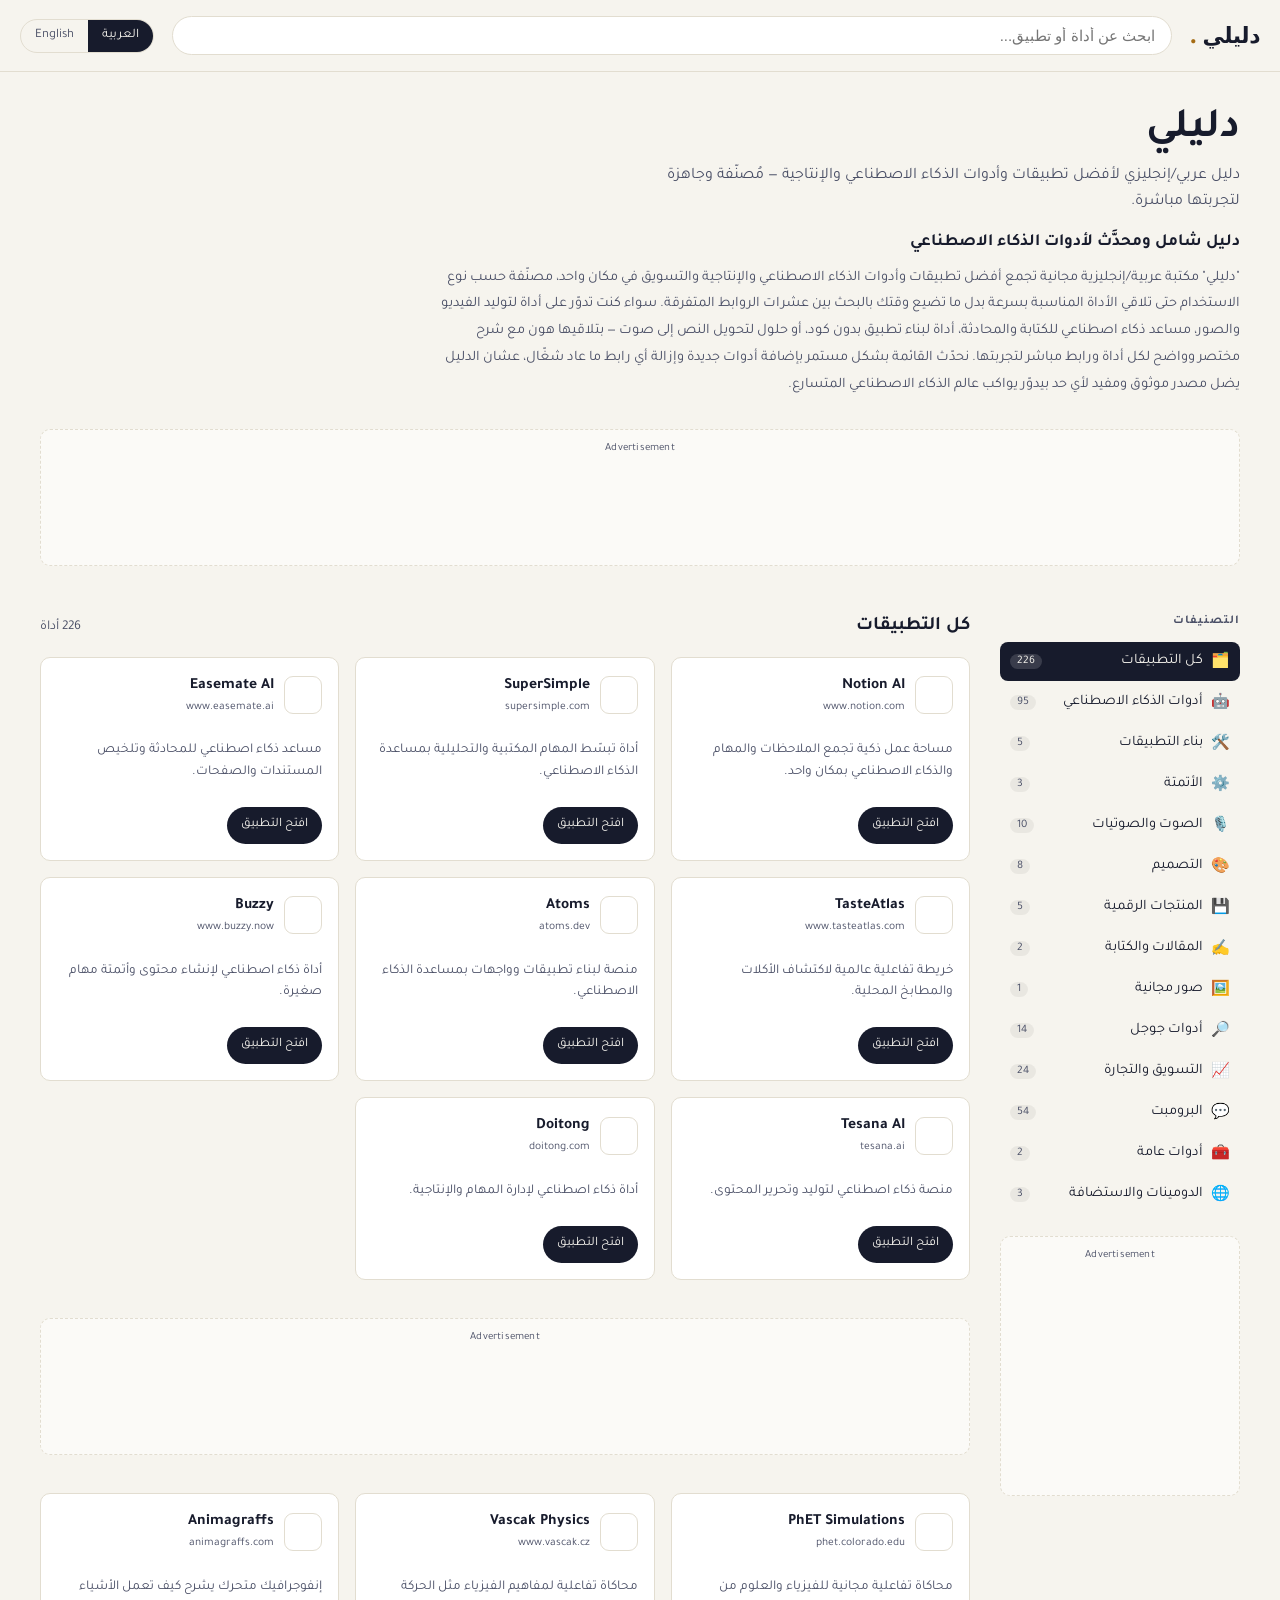
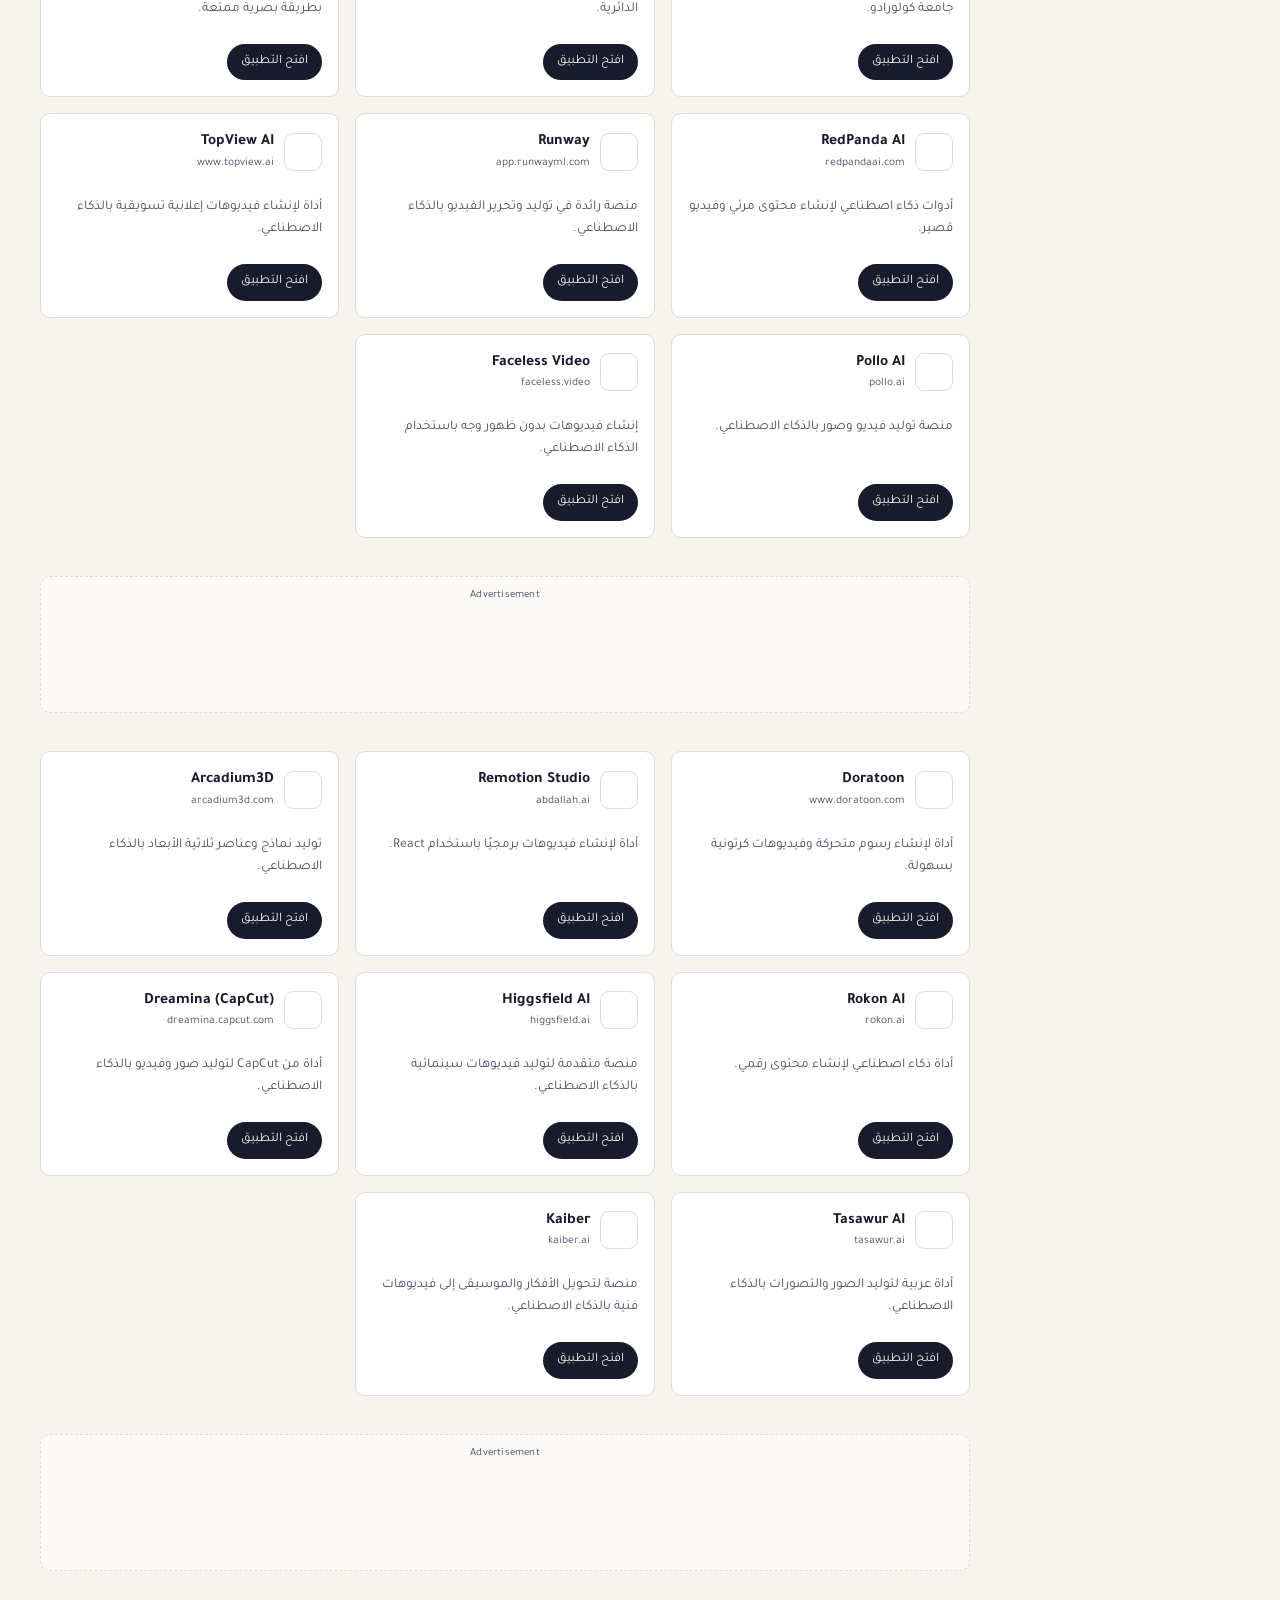
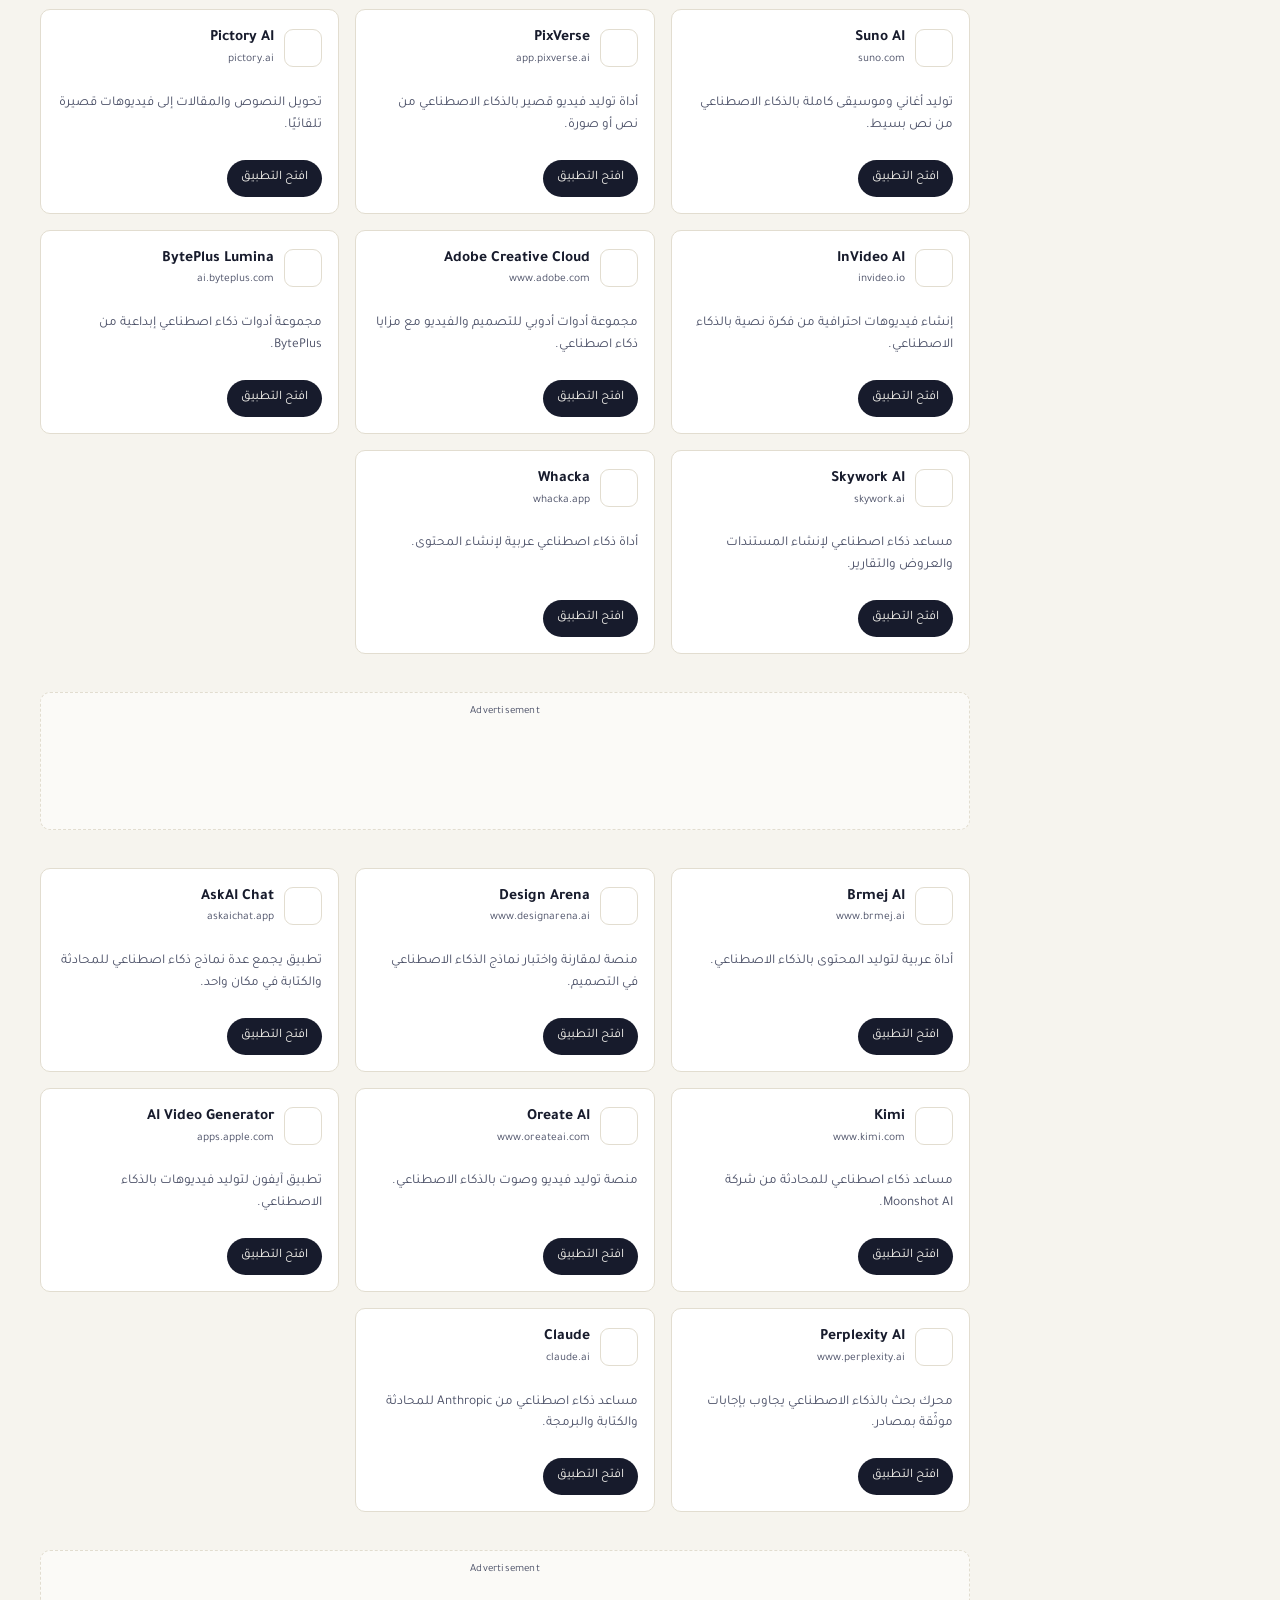
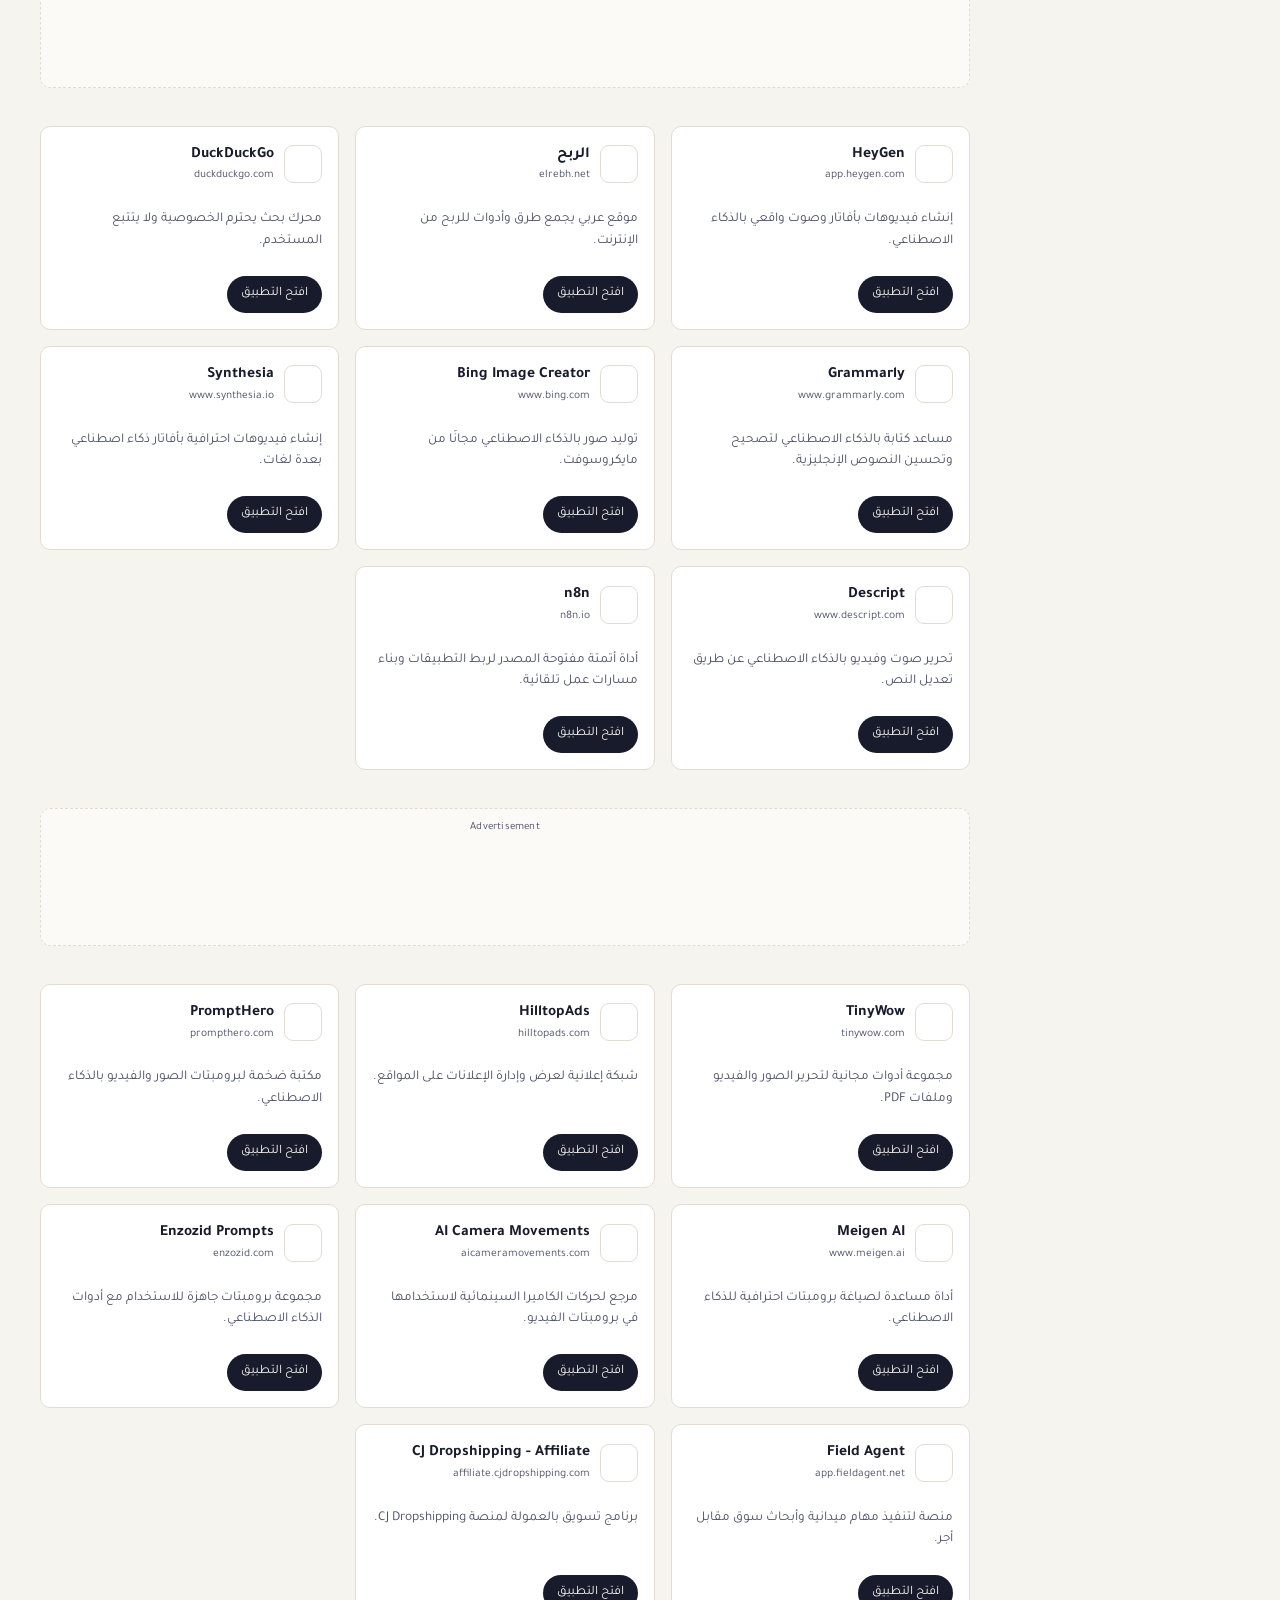
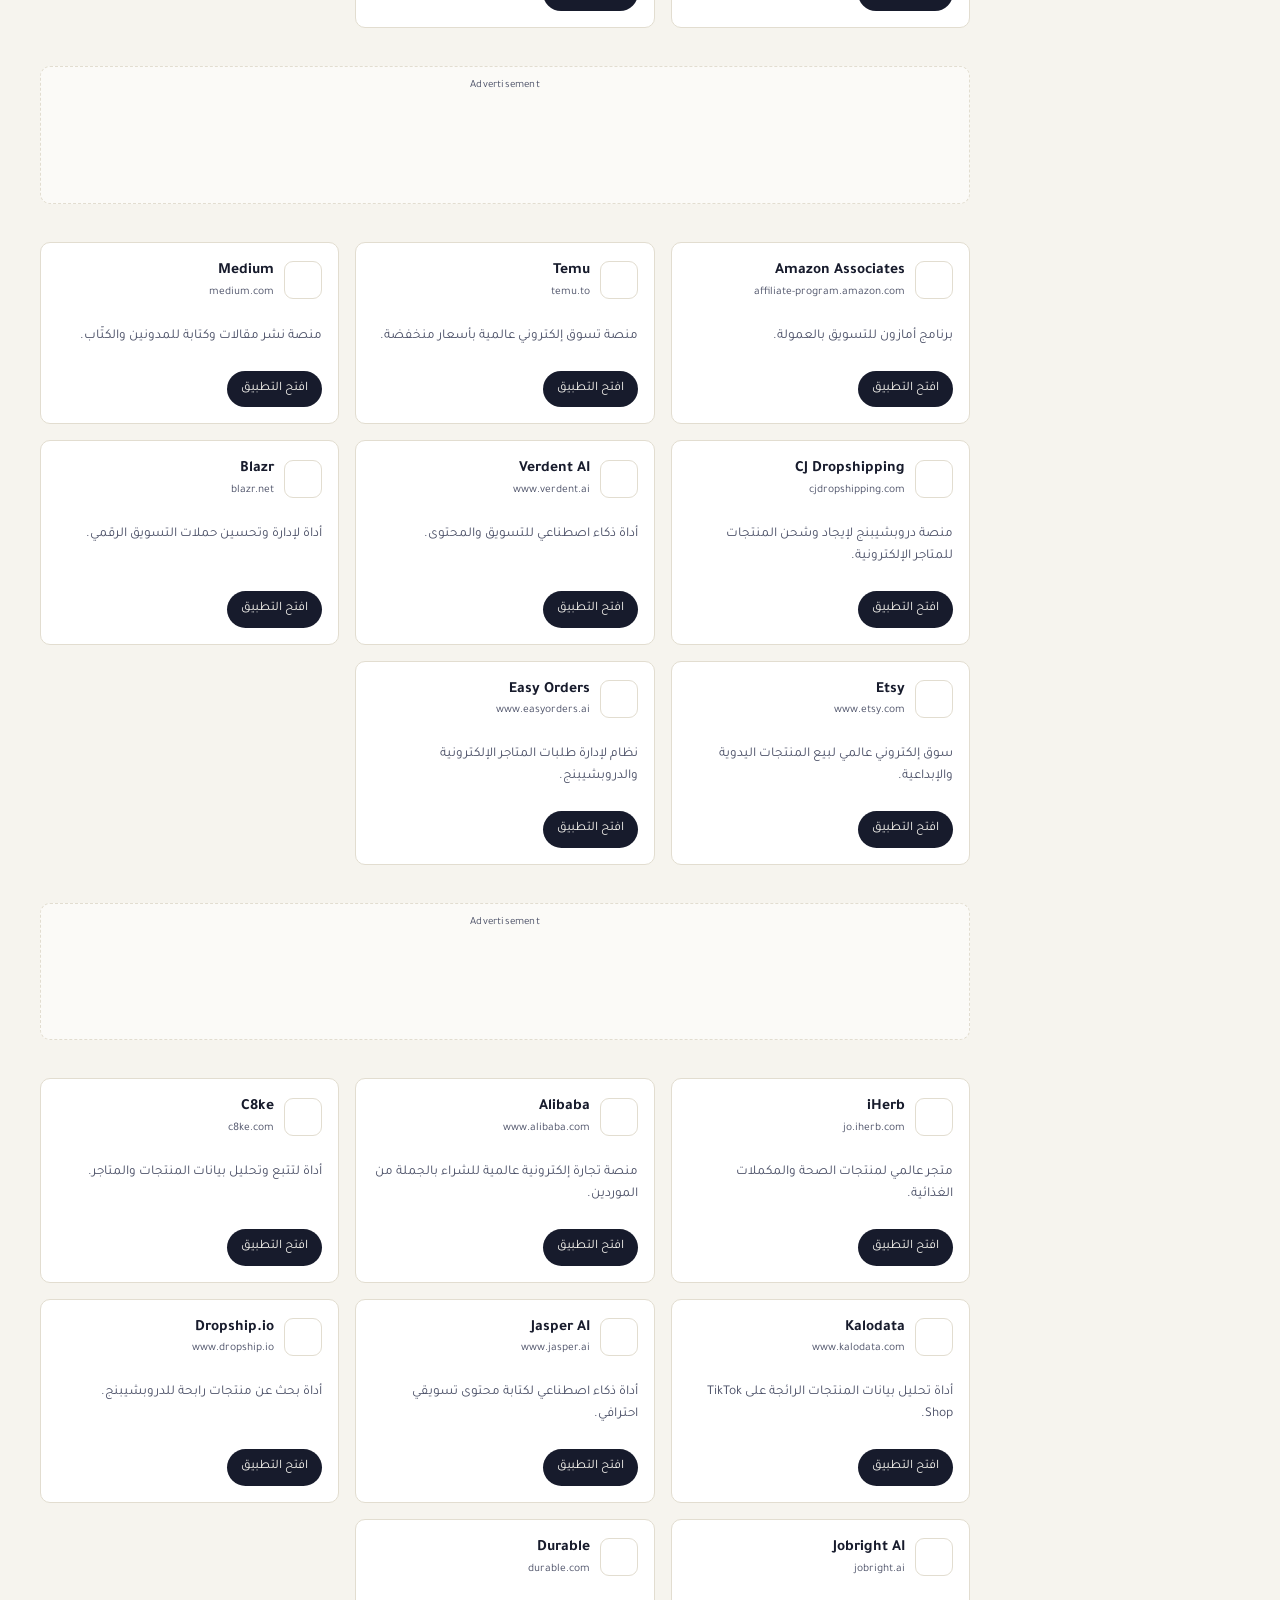
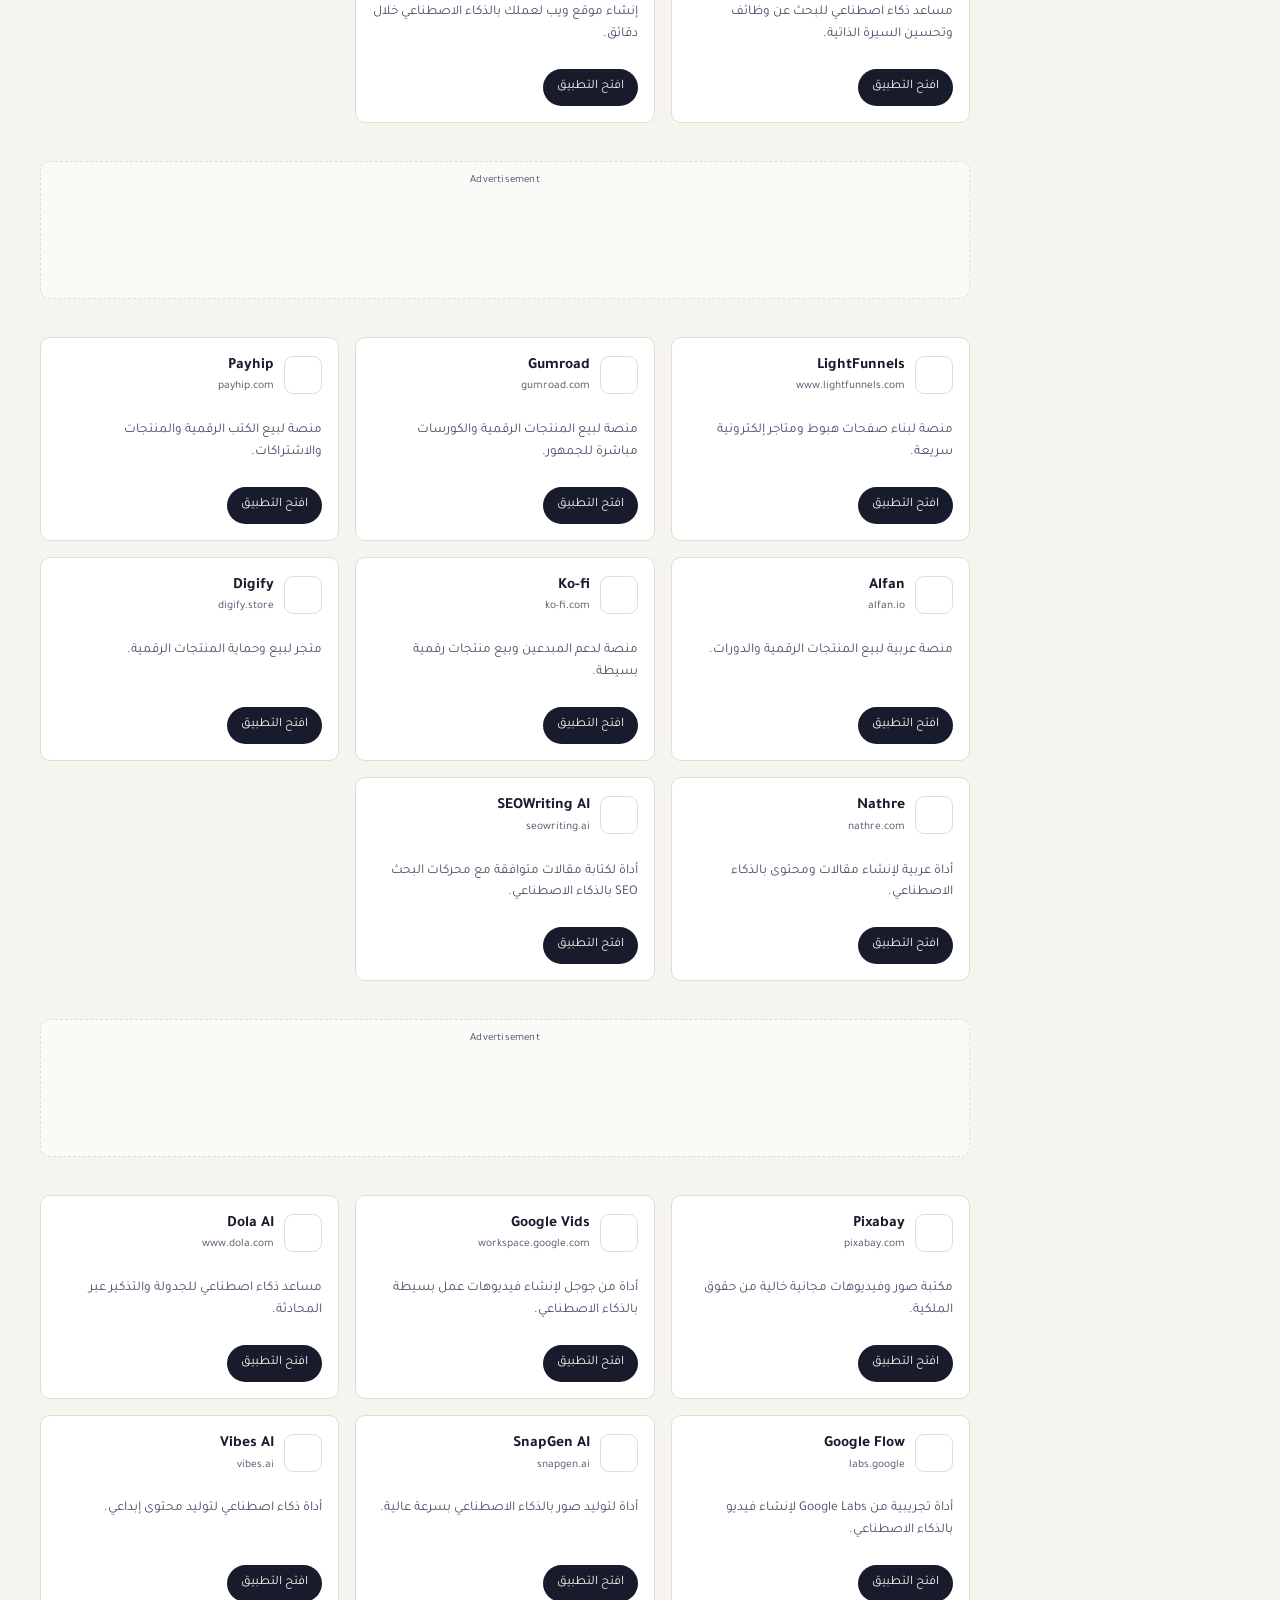
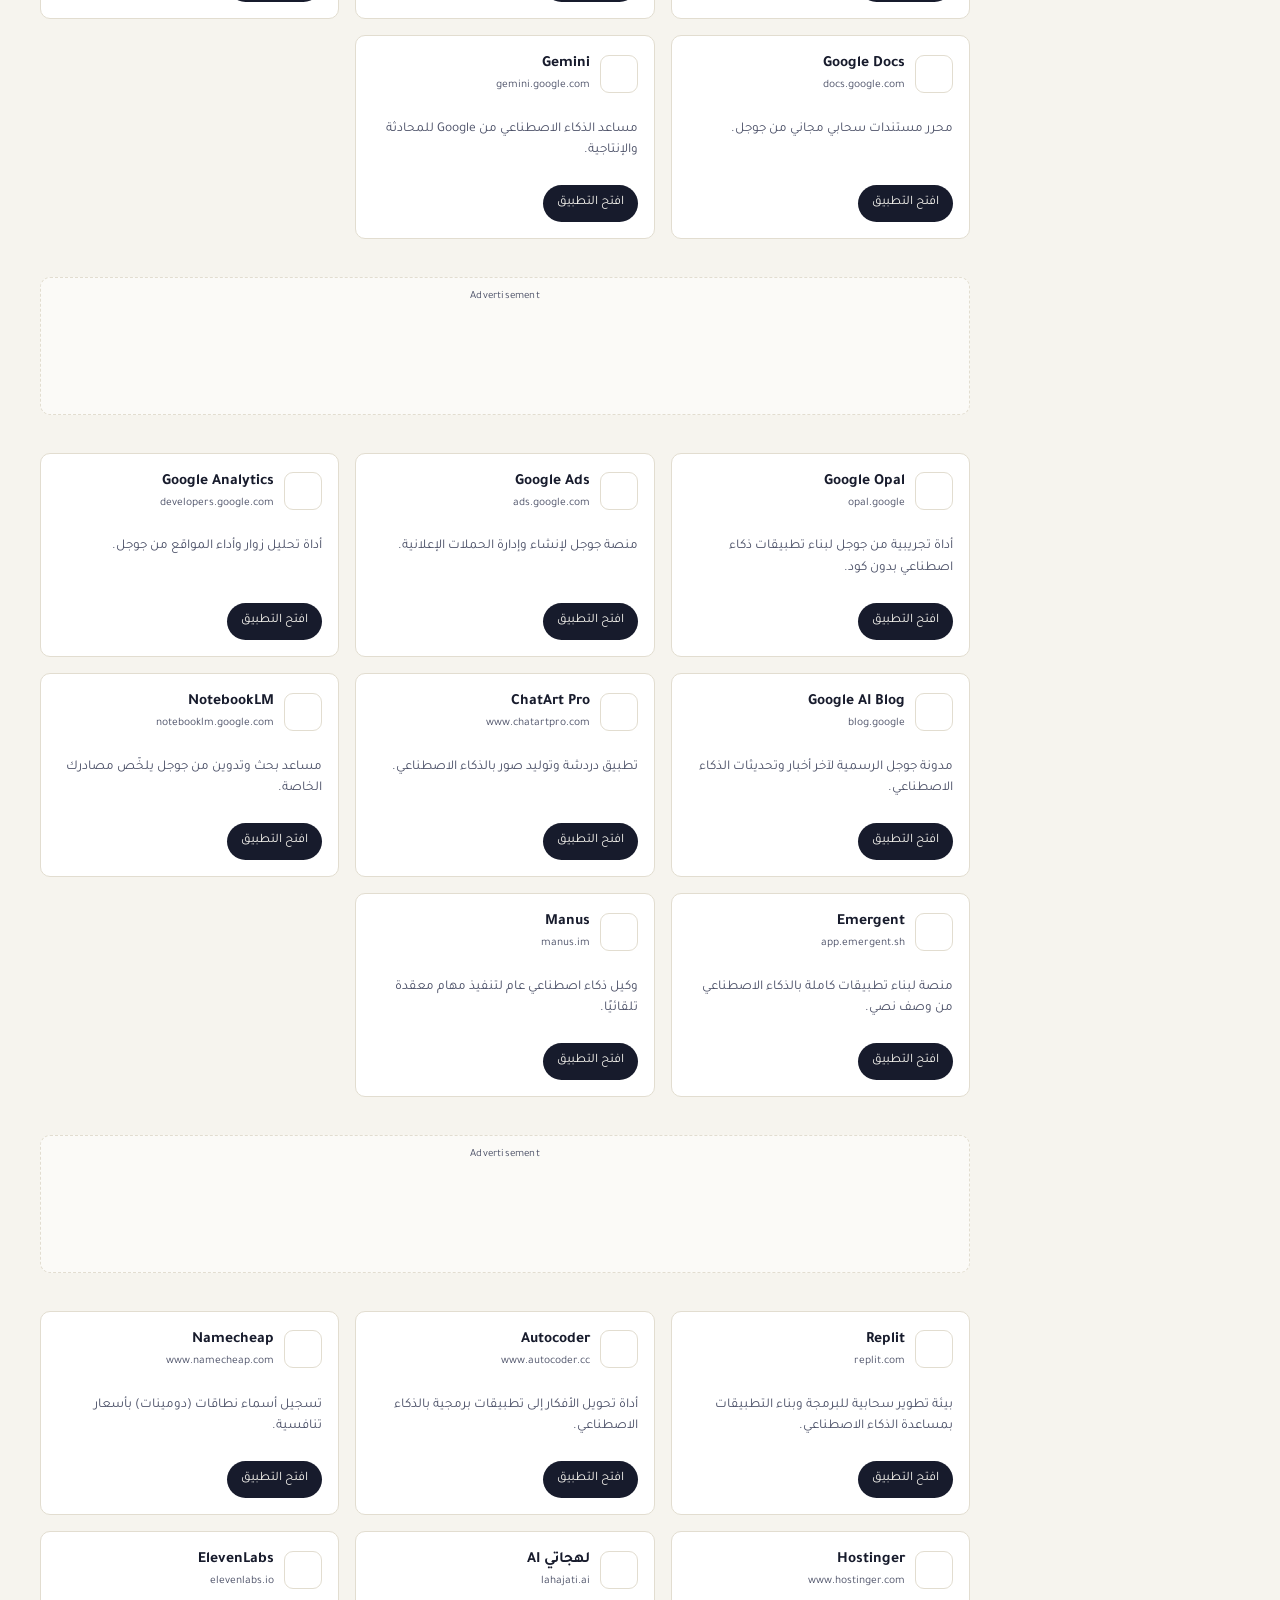
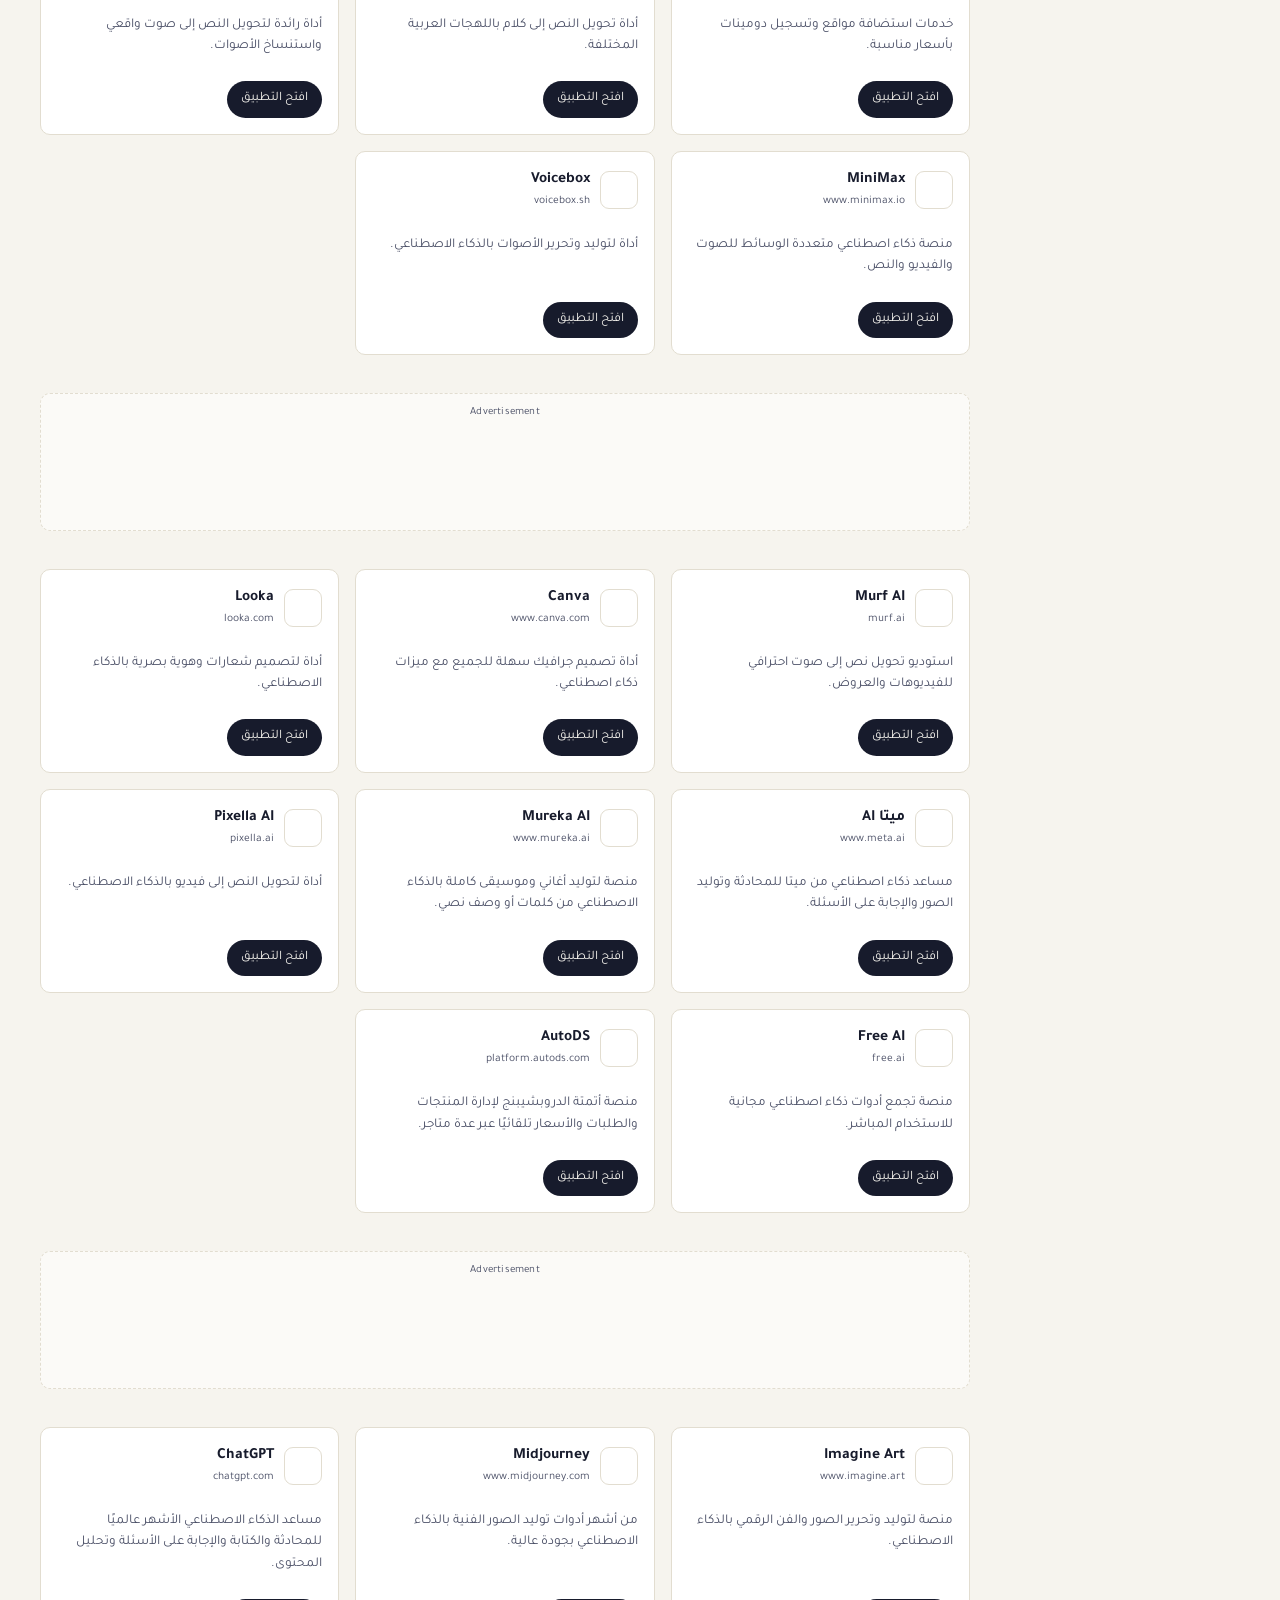
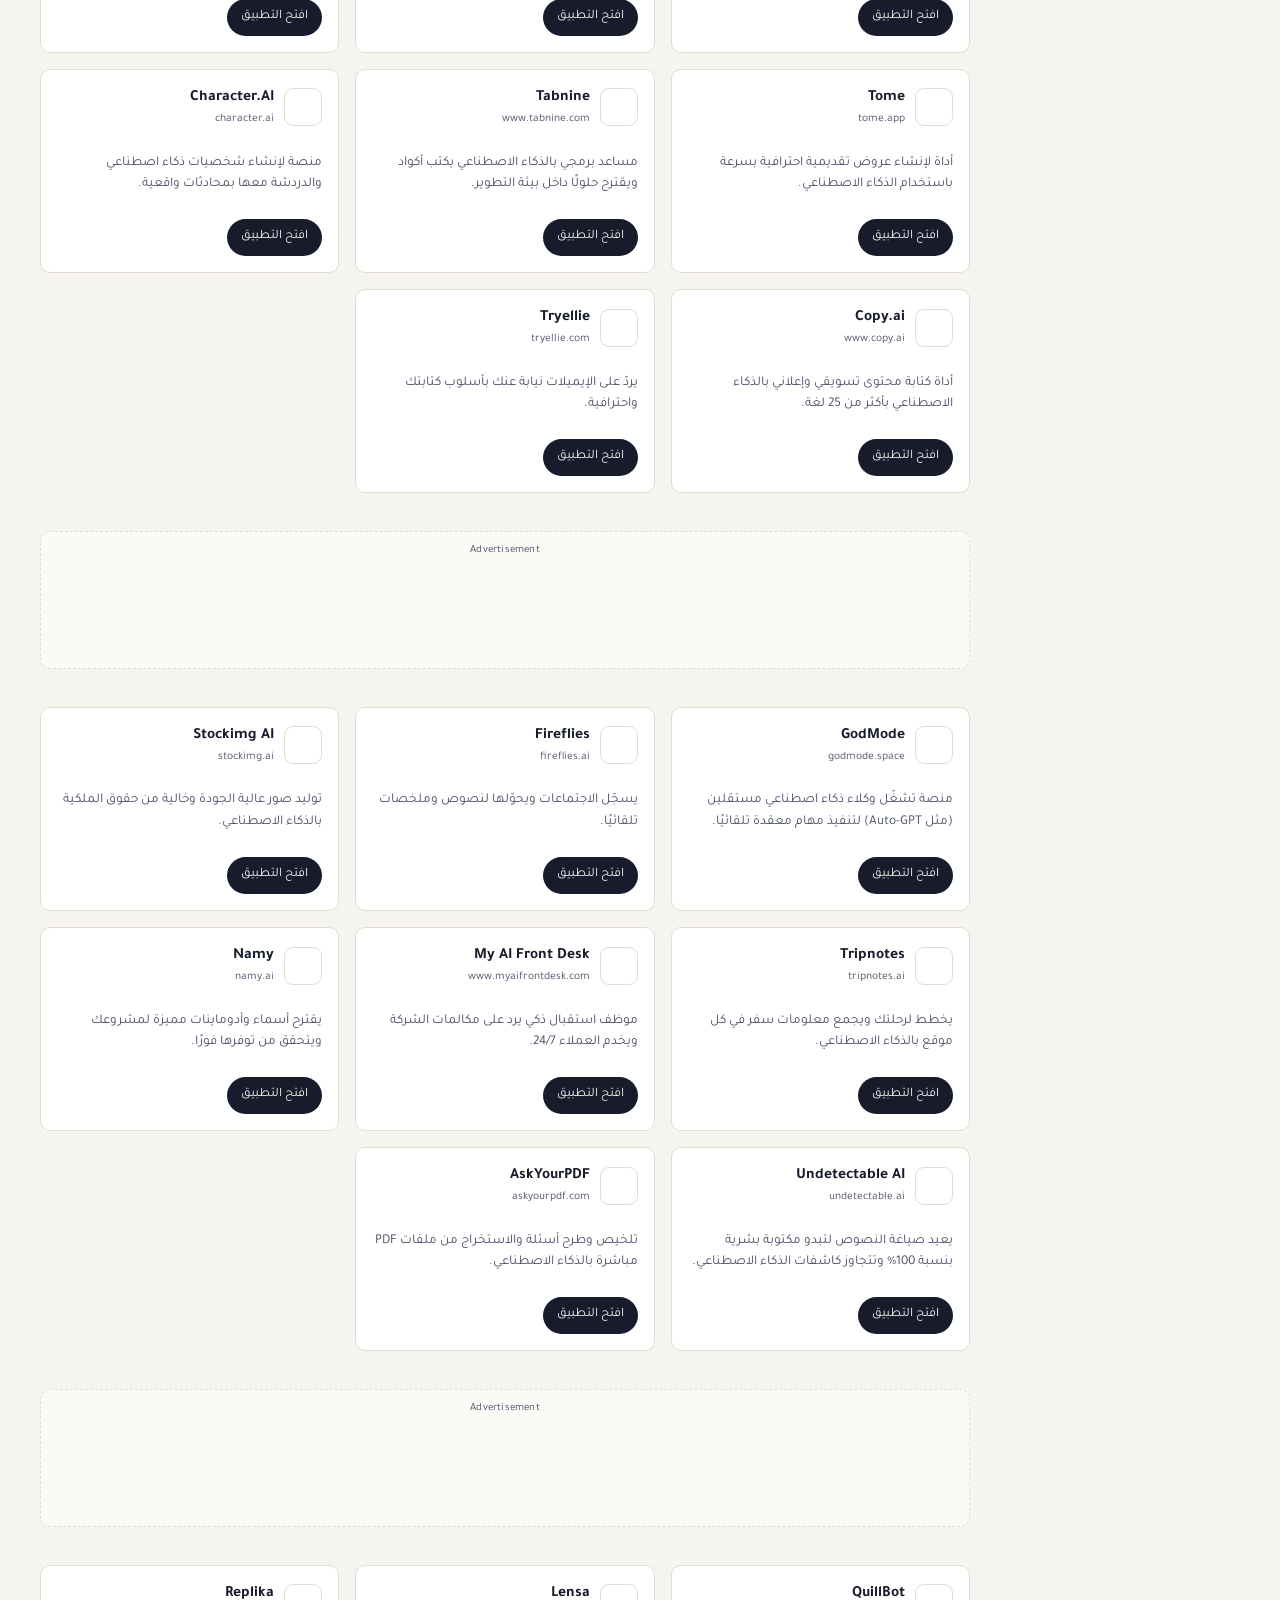
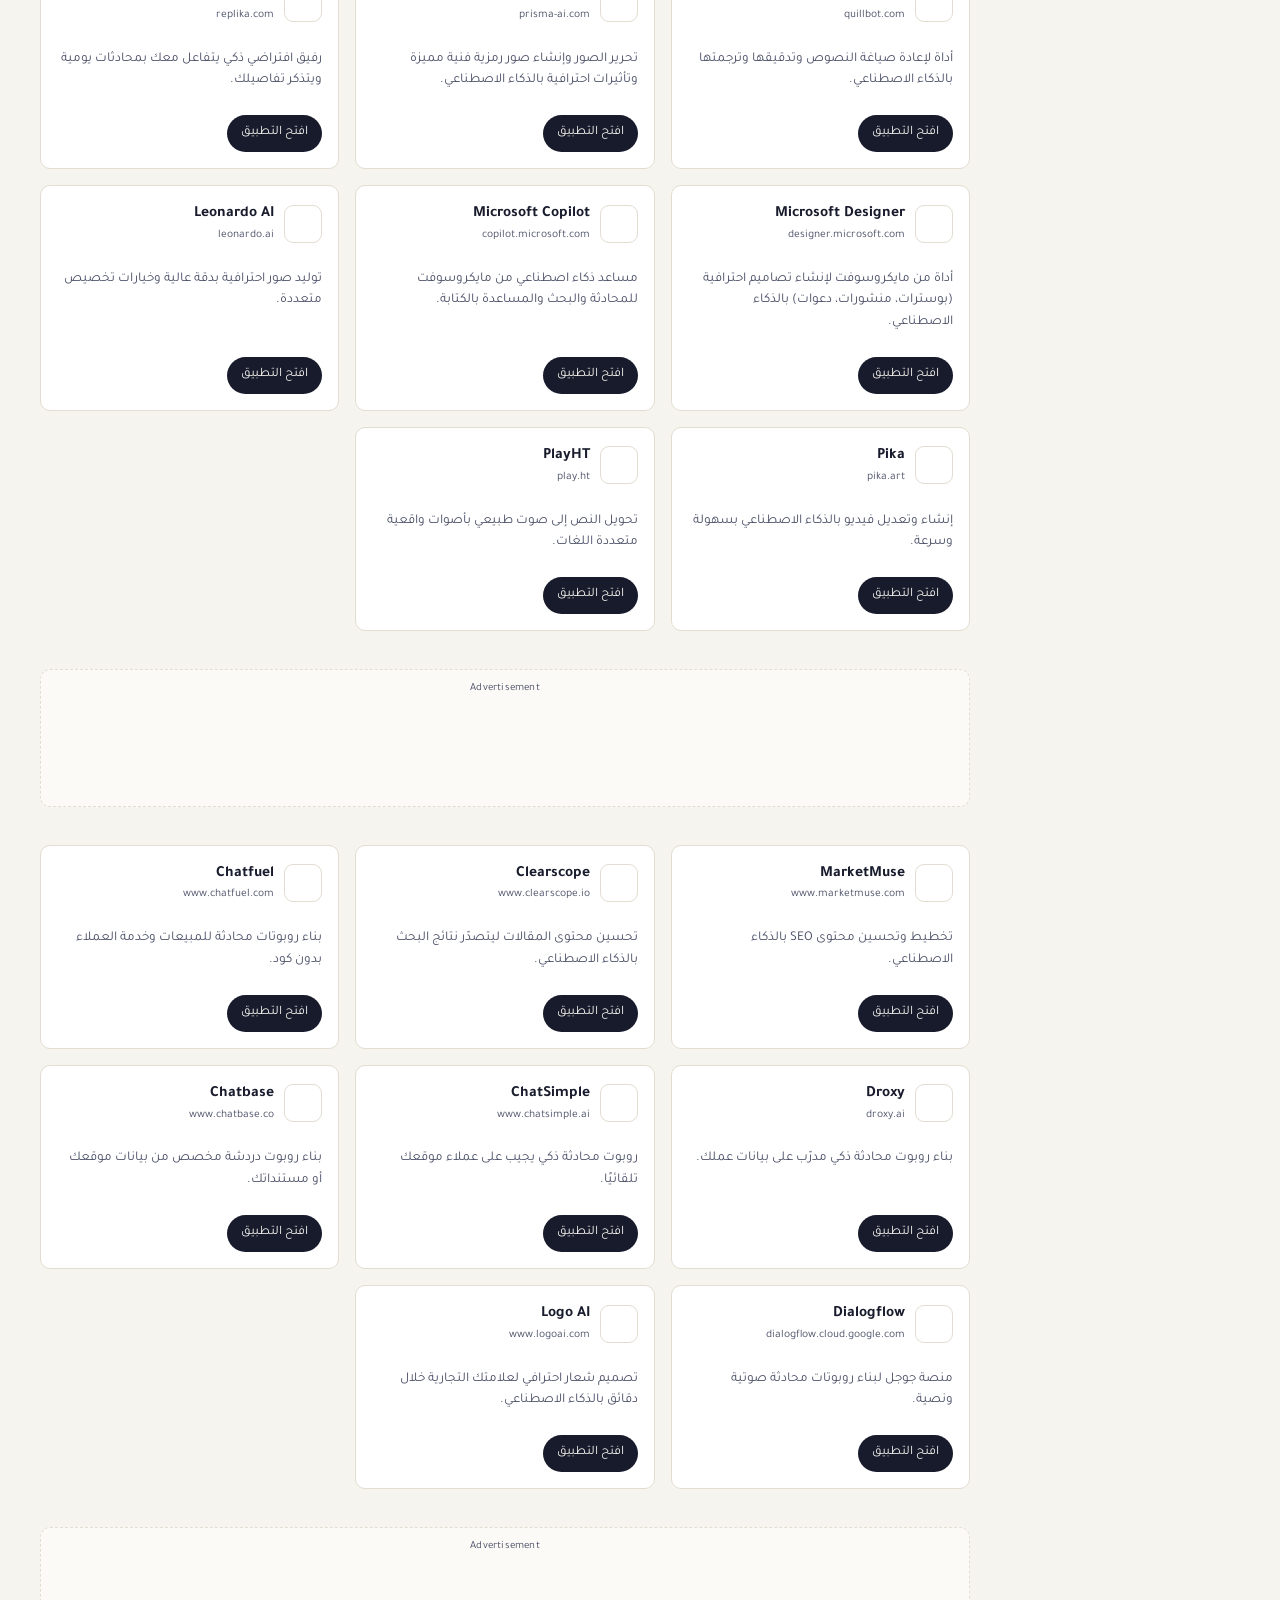
==== index.html @ 0a61a844 "Add ComfyUI, Anijam, Fish Audio, Vheer, Animos, Arena: index.html" ====
<!DOCTYPE html>
<html lang="ar" dir="rtl">
<head>
<meta charset="UTF-8">
<meta name="viewport" content="width=device-width, initial-scale=1.0">
<title>دليلي — دليل التطبيقات</title>
<meta name="description" content="دليل عربي/إنجليزي مجاني لأفضل تطبيقات وأدوات الذكاء الاصطناعي والإنتاجية، مصنّفة حسب الاستخدام مع شرح مختصر لكل أداة ورابط مباشر لتجربتها.">
<meta name="keywords" content="أدوات ذكاء اصطناعي, تطبيقات ذكاء اصطناعي, AI tools, دليل تطبيقات, ذكاء اصطناعي عربي">
<link rel="canonical" href="https://khaledabumurtada.github.io/Repository/">

<!-- ============ Favicons ============ -->
<link rel="icon" type="image/png" sizes="32x32" href="favicon-32.png">
<link rel="icon" type="image/png" sizes="16x16" href="favicon-16.png">
<link rel="apple-touch-icon" sizes="180x180" href="apple-touch-icon.png">
<link rel="icon" type="image/png" sizes="192x192" href="icon-192.png">
<link rel="shortcut icon" href="favicon.ico">

<!-- ============ PWA / "Add to Home Screen" support ============ -->
<link rel="manifest" href="manifest.json">
<meta name="theme-color" content="#171b2c">
<meta name="mobile-web-app-capable" content="yes">
<meta name="apple-mobile-web-app-capable" content="yes">
<meta name="apple-mobile-web-app-status-bar-style" content="black-translucent">
<meta name="apple-mobile-web-app-title" content="دليلي">

<!-- ============ Open Graph / Social sharing ============ -->
<meta property="og:type" content="website">
<meta property="og:site_name" content="دليلي">
<meta property="og:title" content="دليلي — دليل تطبيقات الذكاء الاصطناعي">
<meta property="og:description" content="دليل عربي/إنجليزي مجاني لأفضل تطبيقات وأدوات الذكاء الاصطناعي والإنتاجية، مصنّفة وجاهزة لتجربتها مباشرة.">
<meta property="og:image" content="https://khaledabumurtada.github.io/Repository/og-image.png">
<meta property="og:image:width" content="1200">
<meta property="og:image:height" content="630">
<meta property="og:locale" content="ar_AR">
<meta property="og:url" content="https://khaledabumurtada.github.io/Repository/">
<meta name="twitter:card" content="summary_large_image">
<meta name="twitter:title" content="دليلي — دليل تطبيقات الذكاء الاصطناعي">
<meta name="twitter:description" content="دليل عربي/إنجليزي مجاني لأفضل تطبيقات وأدوات الذكاء الاصطناعي والإنتاجية.">
<meta name="twitter:image" content="https://khaledabumurtada.github.io/Repository/og-image.png">

<!-- ============ Google Analytics (GA4) ============ -->
<!-- استبدل G-XXXXXXXXXX برقم القياس الخاص فيك من Google Analytics -->
<script async src="https://www.googletagmanager.com/gtag/js?id=G-XXXXXXXXXX"></script>
<script>
  window.dataLayer = window.dataLayer || [];
  function gtag(){dataLayer.push(arguments);}
  gtag('js', new Date());
  gtag('config', 'G-XXXXXXXXXX');
</script>

<!-- ============ Google AdSense ============ -->
<!-- استبدل ca-pub-XXXXXXXXXXXXXXXX برقم الناشر الخاص فيك بعد قبول حسابك بـ AdSense -->
<script async src="https://pagead2.googlesyndication.com/pagead/js/adsbygoogle.js?client=ca-pub-XXXXXXXXXXXXXXXX" crossorigin="anonymous"></script>

<link rel="preconnect" href="https://fonts.googleapis.com">
<link rel="preconnect" href="https://fonts.gstatic.com" crossorigin>
<link href="https://fonts.googleapis.com/css2?family=Tajawal:wght@400;500;700;900&family=Space+Grotesk:wght@500;700&family=IBM+Plex+Sans:wght@400;500;600&display=swap" rel="stylesheet">
<link rel="stylesheet" href="style.css">
</head>
<body>

<header class="site-header">
  <div class="header-inner">
    <a href="index.html" class="logo">دليلي<span class="dot">.</span></a>
    <div class="search-wrap">
      <label for="search-input" class="visually-hidden">Search</label>
      <input type="search" id="search-input" placeholder="ابحث عن أداة أو تطبيق...">
    </div>
    <div class="lang-toggle">
      <button data-lang="ar" class="active">العربية</button>
      <button data-lang="en">English</button>
    </div>
  </div>
</header>

<div class="container">
  <section class="hero">
    <h1 data-t="title">دليلي</h1>
    <p data-t="tagline">دليل عربي/إنجليزي لأفضل تطبيقات وأدوات الذكاء الاصطناعي والإنتاجية — مُصنّفة وجاهزة لتجربتها مباشرة.</p>
  </section>

  <section class="intro">
    <h2 data-t="introTitle">دليل شامل ومحدَّث لأدوات الذكاء الاصطناعي</h2>
    <p data-t="introBody"></p>
  </section>

  <!-- Ad slot: leaderboard under hero -->
  <div class="ad-slot ad-slot--leaderboard">
    <span class="ad-label">Advertisement</span>
    <ins class="adsbygoogle"
         style="display:block"
         data-ad-client="ca-pub-XXXXXXXXXXXXXXXX"
         data-ad-slot="0000000000"
         data-ad-format="auto"
         data-full-width-responsive="true"></ins>
  </div>

  <div class="layout">
    <aside class="cat-rail">
      <h2 data-t="categoriesLabel">التصنيفات</h2>
      <ul class="cat-list" id="cat-list"></ul>

      <!-- Ad slot: sidebar rectangle -->
      <div class="ad-slot ad-slot--rect">
        <span class="ad-label">Advertisement</span>
        <ins class="adsbygoogle"
             style="display:block"
             data-ad-client="ca-pub-XXXXXXXXXXXXXXXX"
             data-ad-slot="0000000001"
             data-ad-format="auto"
             data-full-width-responsive="true"></ins>
      </div>
    </aside>

    <main>
      <div class="results-head" id="results-head">
        <h2 id="results-title">كل التطبيقات</h2>
        <span class="results-count" id="results-count"></span>
      </div>
      <div class="app-grid" id="app-grid"></div>
    </main>
  </div>

  <!-- ============ Mobile "iPhone-style" home screen ============ -->
  <div class="mobile-shell" id="mobile-shell">
    <div class="mobile-topbar" id="mobile-topbar">
      <button class="mobile-back-btn" id="mobile-back-btn">‹</button>
      <span class="mobile-screen-title" id="mobile-screen-title"></span>
    </div>
    <div class="mobile-tiles-grid" id="mobile-cat-tiles"></div>
    <div class="mobile-tiles-grid mobile-app-tiles" id="mobile-app-tiles"></div>
  </div>
</div>

<footer class="site-footer">
  <div class="container footer-inner">
    <span>© 2026 دليلي — <span data-t="footerRights">جميع الحقوق محفوظة</span></span>
    <div class="footer-links">
      <a href="about.html" data-t="footerAbout">من نحن</a>
      <a href="privacy.html" data-t="footerPrivacy">سياسة الخصوصية</a>
      <a href="contact.html" data-t="footerContact">تواصل معنا</a>
    </div>
  </div>
</footer>

<script src="data.js?v=20260918e"></script>
<script src="script.js?v=20260918e"></script>
</body>
</html>
---- style.css ----
/* ============ Tokens ============ */
:root {
  --ink: #171b2c;
  --ink-soft: #4a4f66;
  --paper: #f6f4ee;
  --card: #ffffff;
  --line: #e2ddd0;
  --amber: #c9861f;
  --amber-deep: #a56c14;
  --teal: #2c6b63;
  --teal-soft: #e6efed;
  --danger: #b6432f;
  --radius: 10px;
  --font-ar: 'Tajawal', 'Segoe UI', sans-serif;
  --font-en: 'Space Grotesk', 'IBM Plex Sans', system-ui, sans-serif;
  --font-body: 'IBM Plex Sans', 'Tajawal', system-ui, sans-serif;
}

* { box-sizing: border-box; }
html { scroll-behavior: smooth; }

body {
  margin: 0;
  background: var(--paper);
  color: var(--ink);
  font-family: var(--font-body);
  line-height: 1.6;
  -webkit-font-smoothing: antialiased;
}

html[lang="ar"] body { font-family: var(--font-ar); }

img { max-width: 100%; display: block; }
a { color: inherit; }
button { font-family: inherit; }

.visually-hidden {
  position: absolute; width: 1px; height: 1px;
  overflow: hidden; clip: rect(0 0 0 0); white-space: nowrap;
}

/* ============ Layout shell ============ */
.container {
  max-width: 1240px;
  margin: 0 auto;
  padding: 0 20px;
}

/* ============ Header ============ */
.site-header {
  position: sticky;
  top: 0;
  z-index: 40;
  background: var(--paper);
  border-bottom: 1px solid var(--line);
}

.header-inner {
  display: flex;
  align-items: center;
  gap: 18px;
  padding: 16px 20px;
  flex-wrap: wrap;
}

.logo {
  font-family: var(--font-en);
  font-weight: 700;
  font-size: 22px;
  letter-spacing: -0.02em;
  text-decoration: none;
  color: var(--ink);
  display: flex;
  align-items: baseline;
  gap: 6px;
  white-space: nowrap;
}
.logo .dot { color: var(--amber-deep); }

.search-wrap {
  flex: 1 1 260px;
  min-width: 200px;
  position: relative;
}
.search-wrap input {
  width: 100%;
  padding: 10px 16px;
  border: 1px solid var(--line);
  border-radius: 999px;
  background: var(--card);
  font-size: 15px;
  color: var(--ink);
}
.search-wrap input:focus {
  outline: 2px solid var(--amber);
  outline-offset: 1px;
}

.lang-toggle {
  display: flex;
  border: 1px solid var(--line);
  border-radius: 999px;
  overflow: hidden;
  flex-shrink: 0;
}
.lang-toggle button {
  border: none;
  background: transparent;
  padding: 8px 14px;
  font-size: 13px;
  cursor: pointer;
  color: var(--ink-soft);
}
.lang-toggle button.active {
  background: var(--ink);
  color: var(--paper);
}

/* ============ Ad slots ============ */
.ad-slot {
  margin: 22px 0;
  padding: 10px;
  border: 1px dashed var(--line);
  border-radius: var(--radius);
  background: rgba(255,255,255,0.5);
  text-align: center;
}
.ad-slot .ad-label {
  display: block;
  font-size: 11px;
  color: var(--ink-soft);
  margin-bottom: 8px;
  letter-spacing: 0.02em;
}
.ad-slot ins.adsbygoogle {
  display: block;
  min-height: 90px;
}
.ad-slot--leaderboard { min-height: 110px; }
.ad-slot--rect { min-height: 260px; }
.ad-slot--infeed { grid-column: 1 / -1; }

/* ============ Hero / intro ============ */
.hero {
  padding: 34px 0 10px;
}
.hero h1 {
  font-family: var(--font-en);
  font-size: clamp(28px, 4vw, 42px);
  line-height: 1.15;
  margin: 0 0 10px;
  max-width: 720px;
}
html[lang="ar"] .hero h1 { font-family: var(--font-ar); }
.hero p {
  color: var(--ink-soft);
  max-width: 620px;
  margin: 0;
  font-size: 16px;
}

/* ============ Intro / SEO copy ============ */
.intro {
  max-width: 800px;
  padding: 4px 0 8px;
}
.intro h2 {
  font-size: 17px;
  margin: 0 0 8px;
  color: var(--ink);
}
.intro p {
  font-size: 14.5px;
  color: var(--ink-soft);
  margin: 0;
  line-height: 1.85;
}
@media (max-width: 600px) {
  .intro h2 { font-size: 15.5px; }
  .intro p { font-size: 13.5px; }
}

/* ============ Main grid: sidebar + content ============ */
.layout {
  display: grid;
  grid-template-columns: 240px 1fr;
  gap: 30px;
  align-items: start;
  padding: 24px 0 60px;
}
@media (max-width: 860px) {
  .layout { grid-template-columns: 1fr; }
}

/* Category rail */
.cat-rail {
  position: sticky;
  top: 84px;
}
.cat-rail h2 {
  font-size: 12px;
  text-transform: uppercase;
  letter-spacing: 0.08em;
  color: var(--ink-soft);
  margin: 0 0 10px;
}
.cat-list {
  list-style: none;
  margin: 0; padding: 0;
  display: flex;
  flex-direction: column;
  gap: 2px;
}
.cat-list button {
  width: 100%;
  display: flex;
  align-items: center;
  justify-content: space-between;
  gap: 10px;
  background: none;
  border: none;
  text-align: start;
  padding: 9px 10px;
  border-radius: 8px;
  cursor: pointer;
  font-size: 14.5px;
  color: var(--ink);
}
.cat-list button:hover { background: var(--teal-soft); }
.cat-list button.active {
  background: var(--ink);
  color: var(--paper);
}
.cat-list .icon { font-size: 15px; }
.cat-list .name { flex: 1; display: flex; gap: 8px; align-items: center; }
.cat-list .count {
  font-size: 11.5px;
  color: var(--ink-soft);
  background: rgba(0,0,0,0.05);
  padding: 1px 7px;
  border-radius: 999px;
}
.cat-list button.active .count { color: var(--paper); background: rgba(255,255,255,0.15); }

@media (max-width: 860px) {
  .cat-rail { position: static; }
  .cat-list { flex-direction: row; overflow-x: auto; gap: 8px; padding-bottom: 6px; -webkit-overflow-scrolling: touch; }
  .cat-list button { flex: 0 0 auto; }
}

/* ============ Mobile refinements ============ */
@media (max-width: 600px) {
  .header-inner { padding: 12px 16px; gap: 10px; }
  .logo { font-size: 19px; }
  .search-wrap { order: 3; flex: 1 1 100%; }
  .lang-toggle button { padding: 9px 12px; font-size: 12.5px; }
  .hero { padding: 22px 0 6px; }
  .hero p { font-size: 14.5px; }
  .container { padding: 0 14px; }
  .app-grid { grid-template-columns: 1fr 1fr; gap: 10px; }
  .app-card { padding: 12px; gap: 8px; }
  .app-title { font-size: 14px; }
  .app-desc { font-size: 12.5px; -webkit-line-clamp: 2; }
  .app-open { padding: 9px 14px; font-size: 12.5px; width: 100%; justify-content: center; }
  .results-head h2 { font-size: 16px; }
  .cat-list button { padding: 10px 12px; font-size: 13.5px; }
  .footer-inner { flex-direction: column; align-items: flex-start; gap: 14px; }
  .footer-links { flex-wrap: wrap; gap: 12px; }
  /* keep mobile view tidy: hide the sidebar rectangle ad, leaderboard + in-feed ads are enough */
  .cat-rail .ad-slot--rect { display: none; }
  .ad-slot--leaderboard { min-height: 90px; margin: 16px 0; }
}

/* ============ Large desktop refinement ============ */
@media (min-width: 1500px) {
  .container { max-width: 1360px; }
  .app-grid { grid-template-columns: repeat(auto-fill, minmax(250px, 1fr)); gap: 20px; }
}

/* ============ Tablet refinement (portrait tablets / small laptops) ============ */
@media (min-width: 601px) and (max-width: 860px) {
  .app-grid { grid-template-columns: repeat(auto-fill, minmax(200px, 1fr)); }
  .header-inner { padding: 14px 18px; }
}

@media (max-width: 380px) {
  .app-grid { grid-template-columns: 1fr; }
}

/* ============ Mobile "iPhone-style" home screen ============ */
.mobile-shell { display: none; }

@media (max-width: 860px) {
  .layout { display: none !important; }
  .mobile-shell { display: block; padding: 4px 0 50px; }
}

.mobile-topbar {
  display: none;
  align-items: center;
  gap: 10px;
  padding: 4px 2px 18px;
}
.mobile-topbar.show { display: flex; }
.mobile-back-btn {
  width: 34px; height: 34px;
  border-radius: 50%;
  border: 1px solid var(--line);
  background: var(--card);
  font-size: 20px;
  line-height: 1;
  color: var(--ink);
  cursor: pointer;
  display: flex; align-items: center; justify-content: center;
}
.mobile-screen-title { font-weight: 700; font-size: 16px; }

.mobile-tiles-grid {
  display: none;
  grid-template-columns: repeat(3, 1fr);
  gap: 16px 12px;
}
.mobile-tiles-grid.show { display: grid; }

.mobile-tile {
  display: flex;
  flex-direction: column;
  align-items: center;
  gap: 6px;
  background: none;
  border: none;
  cursor: pointer;
  padding: 0;
  text-decoration: none;
  color: var(--ink);
}
.mobile-tile-icon {
  width: 100%;
  aspect-ratio: 1 / 1;
  border-radius: 22%;
  background: var(--card);
  border: 1px solid var(--line);
  display: flex;
  align-items: center;
  justify-content: center;
  font-size: 30px;
  overflow: hidden;
  box-shadow: 0 1px 0 rgba(0,0,0,0.02);
}
.mobile-tile-icon img { width: 60%; height: 60%; object-fit: contain; }
.mobile-tile-label {
  font-size: 11.5px;
  text-align: center;
  line-height: 1.25;
  display: -webkit-box;
  -webkit-line-clamp: 2;
  -webkit-box-orient: vertical;
  overflow: hidden;
  max-width: 100%;
}
.mobile-tile-count {
  font-size: 9.5px;
  color: var(--ink-soft);
}
.mobile-tile:active .mobile-tile-icon { transform: scale(0.94); }

/* category tile icons get a tinted background instead of a plain card */
.mobile-tile.is-category .mobile-tile-icon { background: var(--teal-soft); border-color: transparent; }
.mobile-tile.is-category:nth-child(3n+1) .mobile-tile-icon { background: #fdf1de; }
.mobile-tile.is-category:nth-child(3n+2) .mobile-tile-icon { background: var(--teal-soft); }
.mobile-tile.is-category:nth-child(3n+3) .mobile-tile-icon { background: #eee9f7; }

.mobile-empty { text-align: center; color: var(--ink-soft); padding: 50px 10px; grid-column: 1 / -1; }

/* ============ App grid ============ */
.results-head {
  display: flex;
  align-items: baseline;
  justify-content: space-between;
  margin-bottom: 14px;
  gap: 10px;
  flex-wrap: wrap;
}
.results-head h2 {
  font-size: 19px;
  margin: 0;
}
.results-count { color: var(--ink-soft); font-size: 13.5px; }

.app-grid {
  display: grid;
  grid-template-columns: repeat(auto-fill, minmax(230px, 1fr));
  gap: 16px;
}

.app-card {
  background: var(--card);
  border: 1px solid var(--line);
  border-radius: var(--radius);
  padding: 16px;
  display: flex;
  flex-direction: column;
  gap: 10px;
  transition: border-color .15s ease, transform .15s ease;
}
.app-card:hover {
  border-color: var(--amber-deep);
  transform: translateY(-2px);
}

.app-card-top {
  display: flex;
  align-items: center;
  gap: 10px;
}
.app-icon {
  width: 38px; height: 38px;
  border-radius: 9px;
  border: 1px solid var(--line);
  background: #fff;
  display: flex;
  align-items: center;
  justify-content: center;
  overflow: hidden;
  flex-shrink: 0;
}
.app-icon img { width: 22px; height: 22px; }
.app-title { font-weight: 700; font-size: 15.5px; }
.app-domain { font-size: 11.5px; color: var(--ink-soft); }

.app-desc {
  font-size: 13.5px;
  color: var(--ink-soft);
  display: -webkit-box;
  -webkit-line-clamp: 3;
  -webkit-box-orient: vertical;
  overflow: hidden;
  flex: 1;
}

.app-open {
  align-self: flex-start;
  display: inline-flex;
  align-items: center;
  gap: 6px;
  background: var(--ink);
  color: var(--paper);
  border: none;
  padding: 8px 14px;
  border-radius: 999px;
  font-size: 13px;
  text-decoration: none;
  cursor: pointer;
}
.app-open:hover { background: var(--amber-deep); }
.app-open--copy { border: none; cursor: pointer; font-family: inherit; }
.app-open--copy.copied { background: var(--teal); }

.app-icon--prompt {
  font-size: 20px;
  background: var(--teal-soft);
}

.prompt-box {
  background: var(--paper);
  border: 1px solid var(--line);
  border-radius: 8px;
  padding: 10px 12px;
  font-size: 12.5px;
  color: var(--ink);
  line-height: 1.6;
  max-height: 90px;
  overflow-y: auto;
}

.mobile-tile-icon--prompt { font-size: 26px; }

.mobile-toast {
  position: fixed;
  bottom: 24px;
  left: 50%;
  transform: translateX(-50%) translateY(20px);
  background: var(--ink);
  color: var(--paper);
  padding: 10px 20px;
  border-radius: 999px;
  font-size: 13.5px;
  opacity: 0;
  pointer-events: none;
  transition: opacity .2s ease, transform .2s ease;
  z-index: 100;
}
.mobile-toast.show {
  opacity: 1;
  transform: translateX(-50%) translateY(0);
}

.empty-state {
  padding: 60px 10px;
  text-align: center;
  color: var(--ink-soft);
}

/* ============ Footer ============ */
.site-footer {
  border-top: 1px solid var(--line);
  padding: 30px 0 40px;
  color: var(--ink-soft);
  font-size: 13.5px;
}
.footer-inner {
  display: flex;
  justify-content: space-between;
  flex-wrap: wrap;
  gap: 12px;
}
.footer-links { display: flex; gap: 16px; }
.footer-links a { text-decoration: none; }
.footer-links a:hover { color: var(--ink); }

/* ============ RTL / LTR helpers ============ */
html[dir="rtl"] .cat-list button { text-align: right; }
html[dir="ltr"] .cat-list button { text-align: left; }

/* language visibility */
[data-i18n] { display: none; }
html[lang="ar"] [data-i18n="ar"] { display: inline; }
html[lang="en"] [data-i18n="en"] { display: inline; }
html[lang="ar"] [data-i18n-block="ar"] { display: block; }
html[lang="en"] [data-i18n-block="en"] { display: block; }
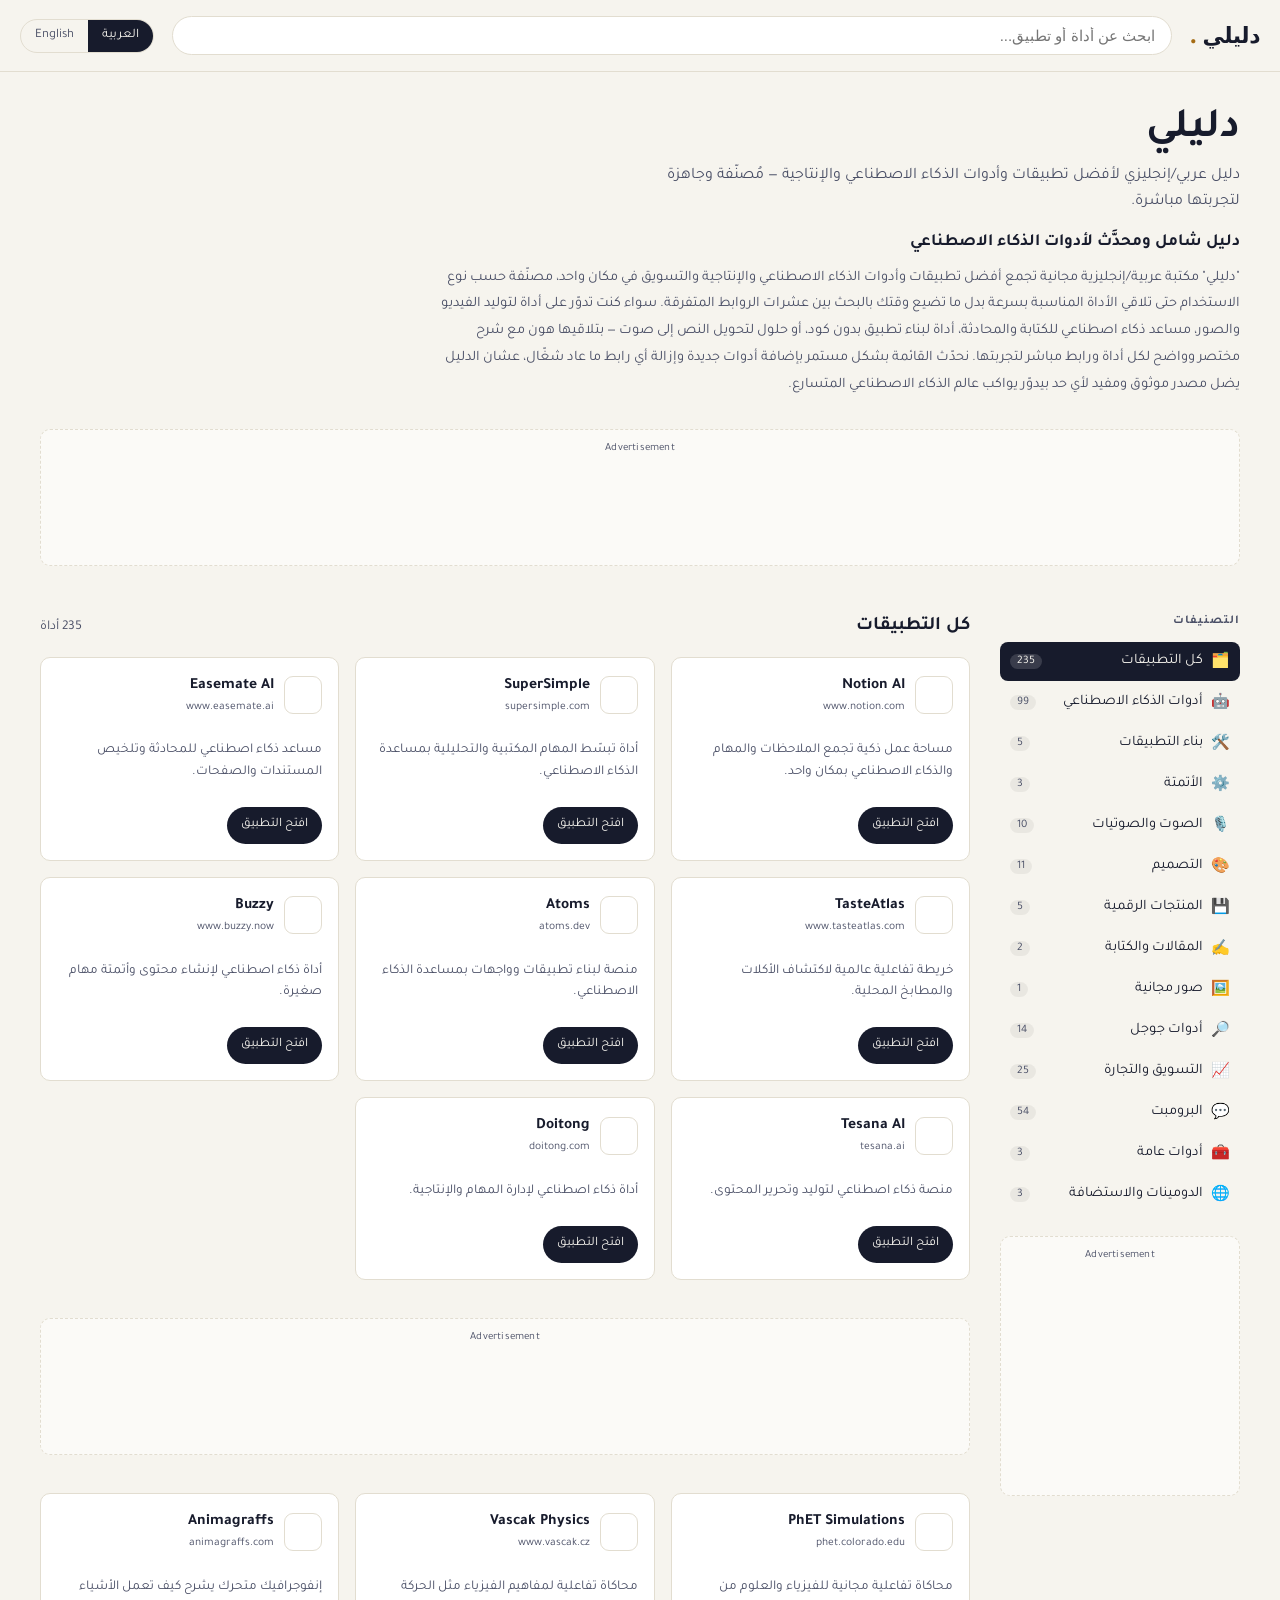
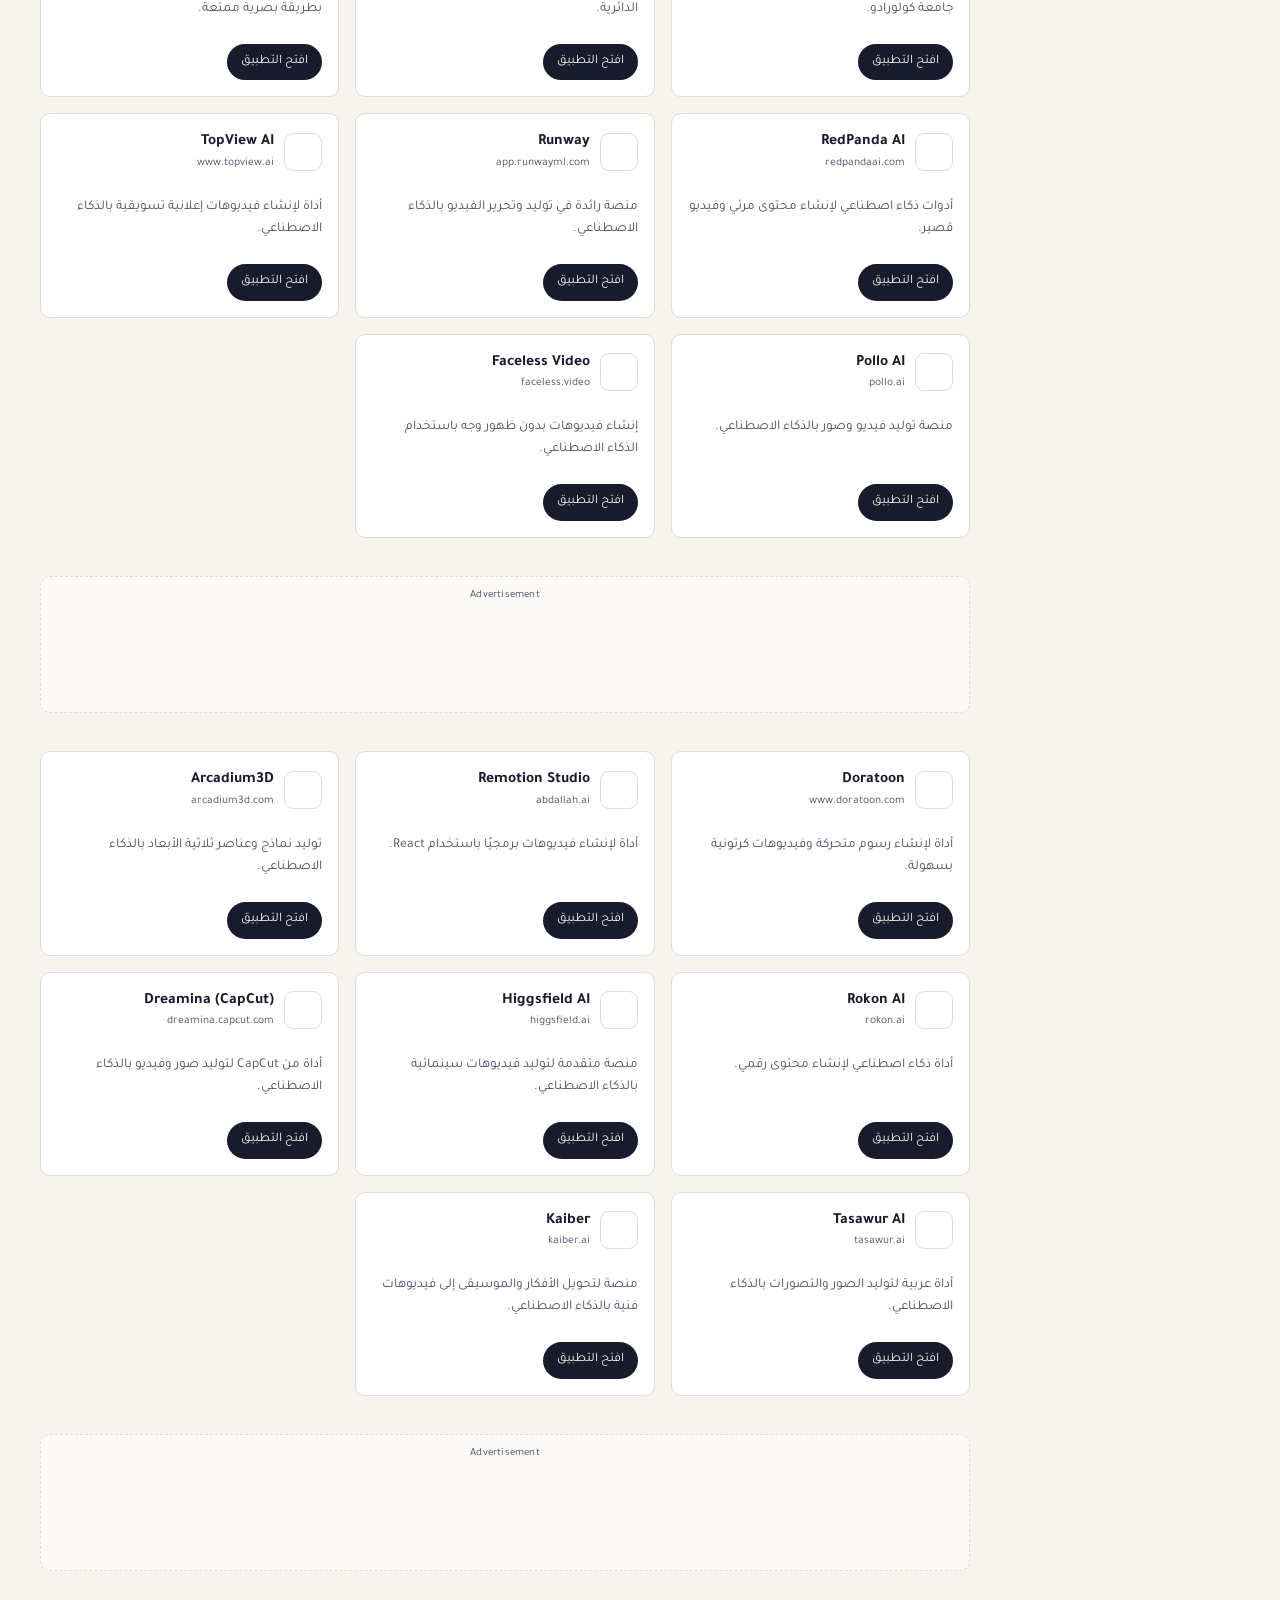
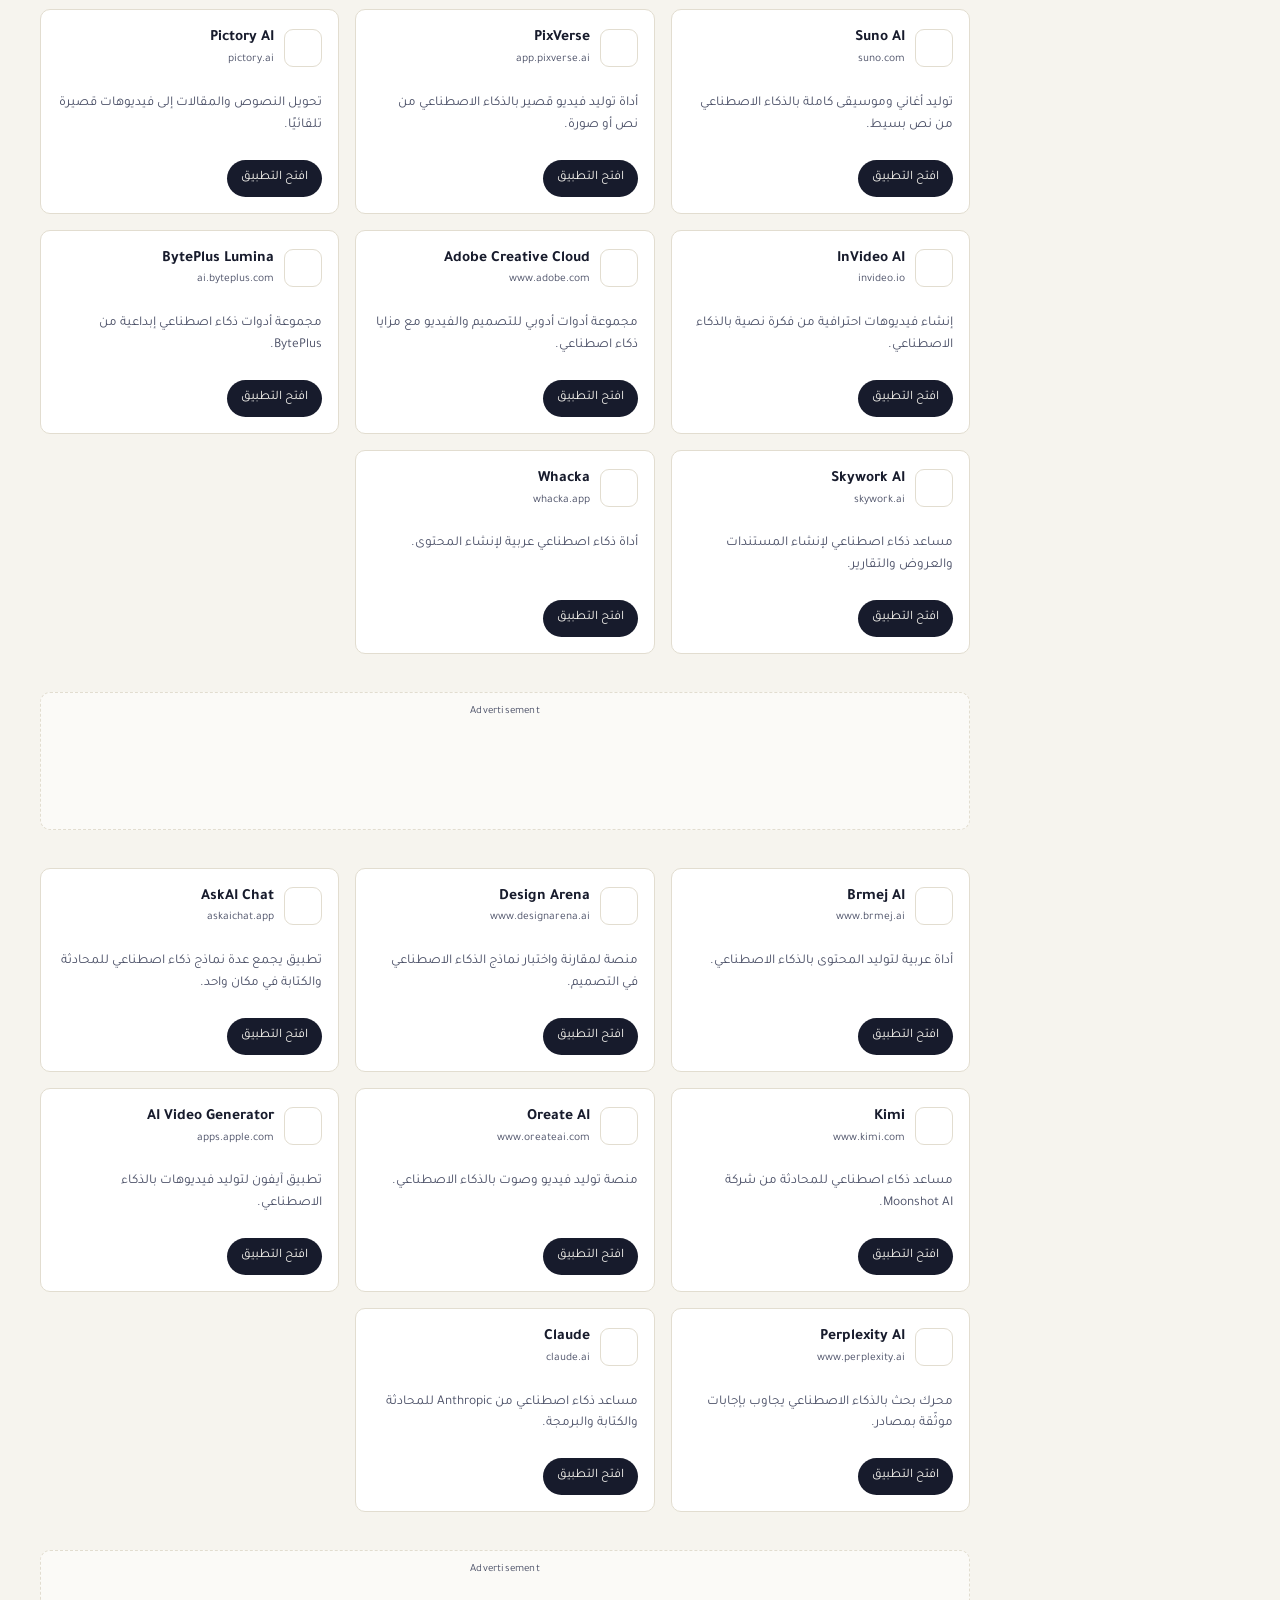
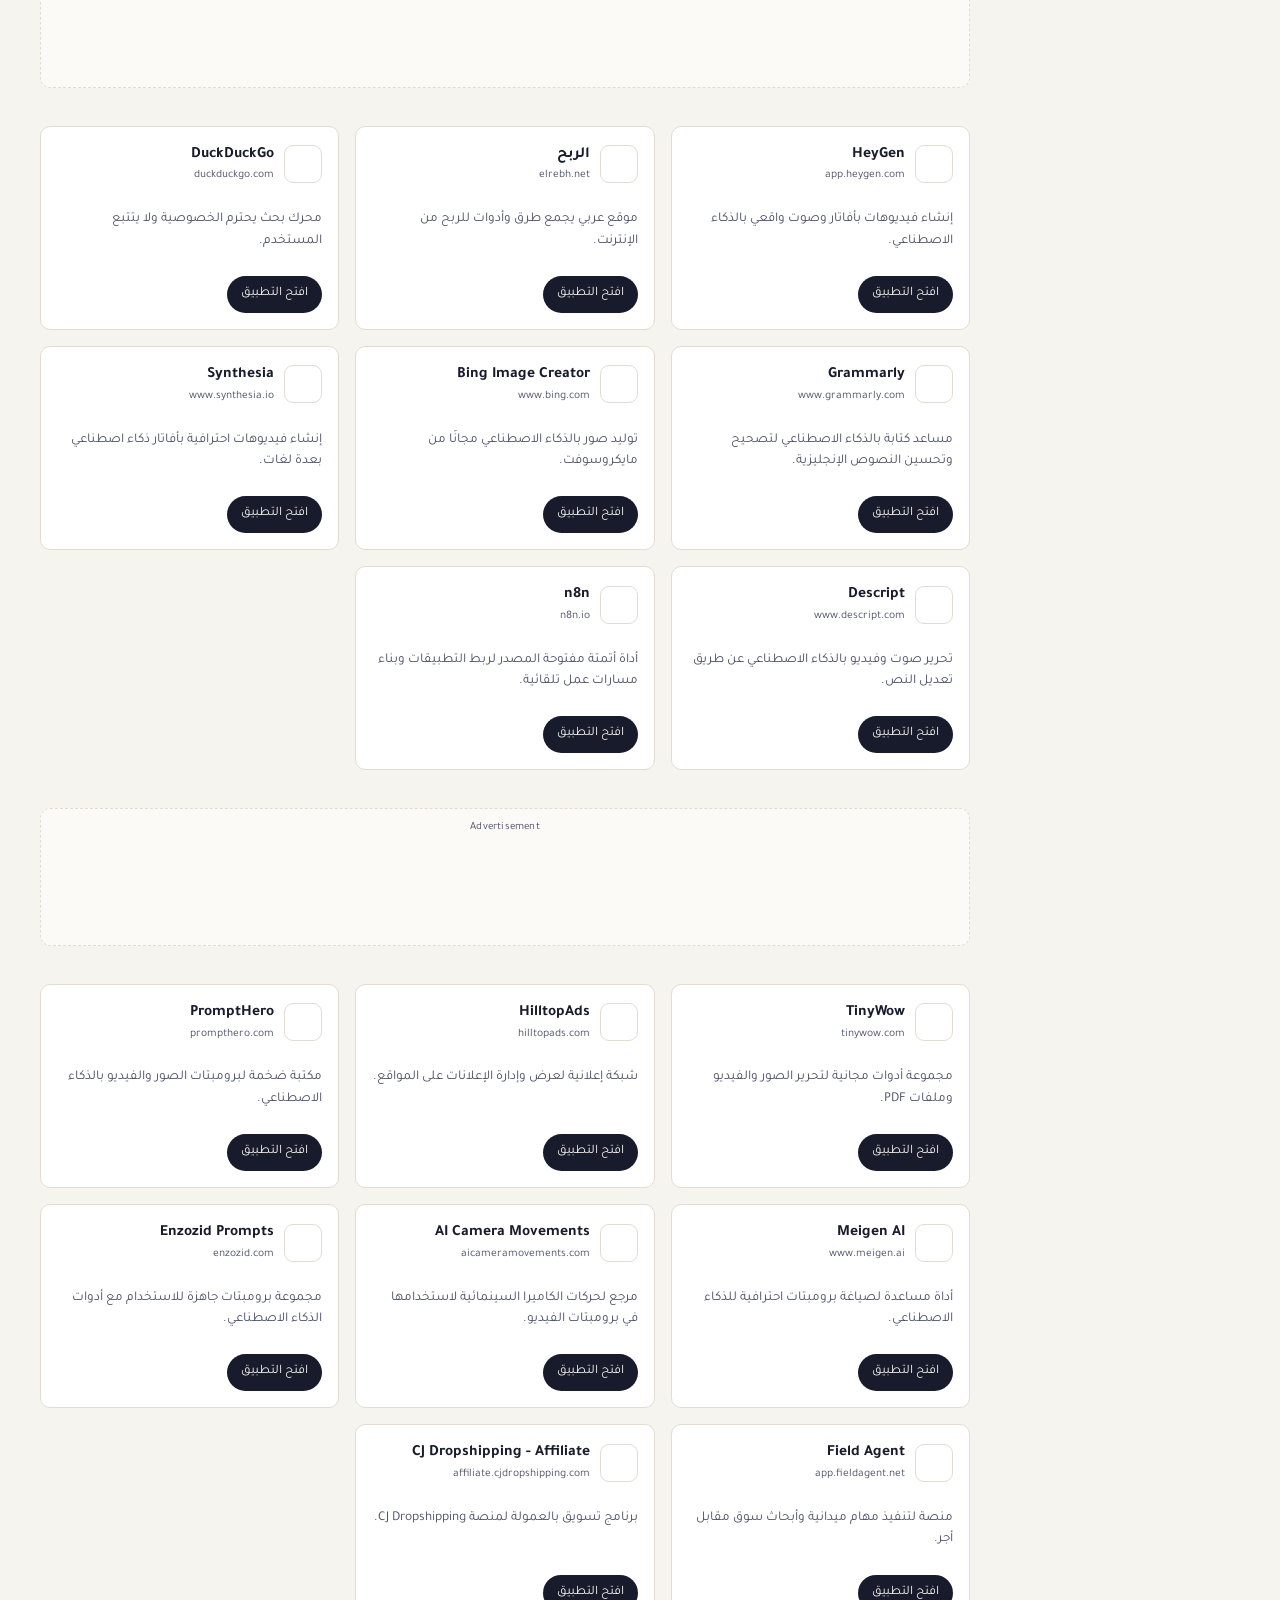
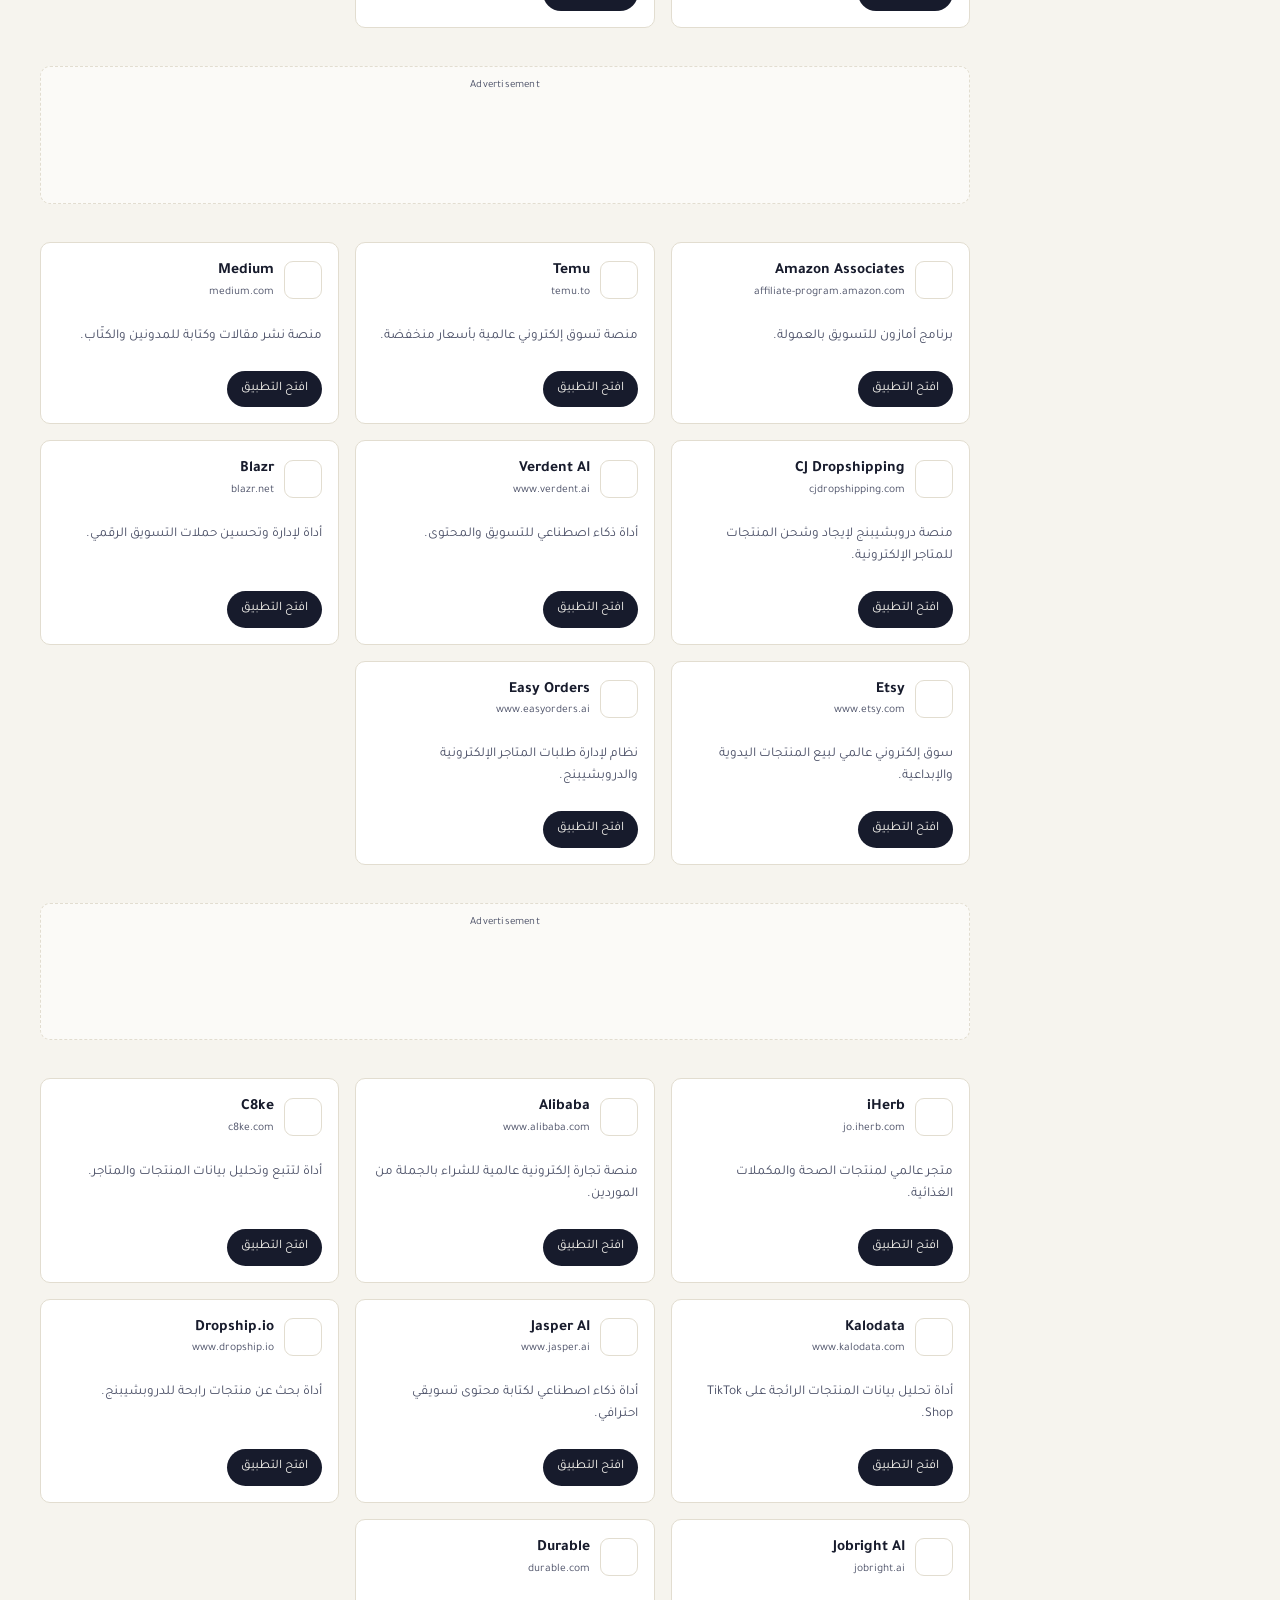
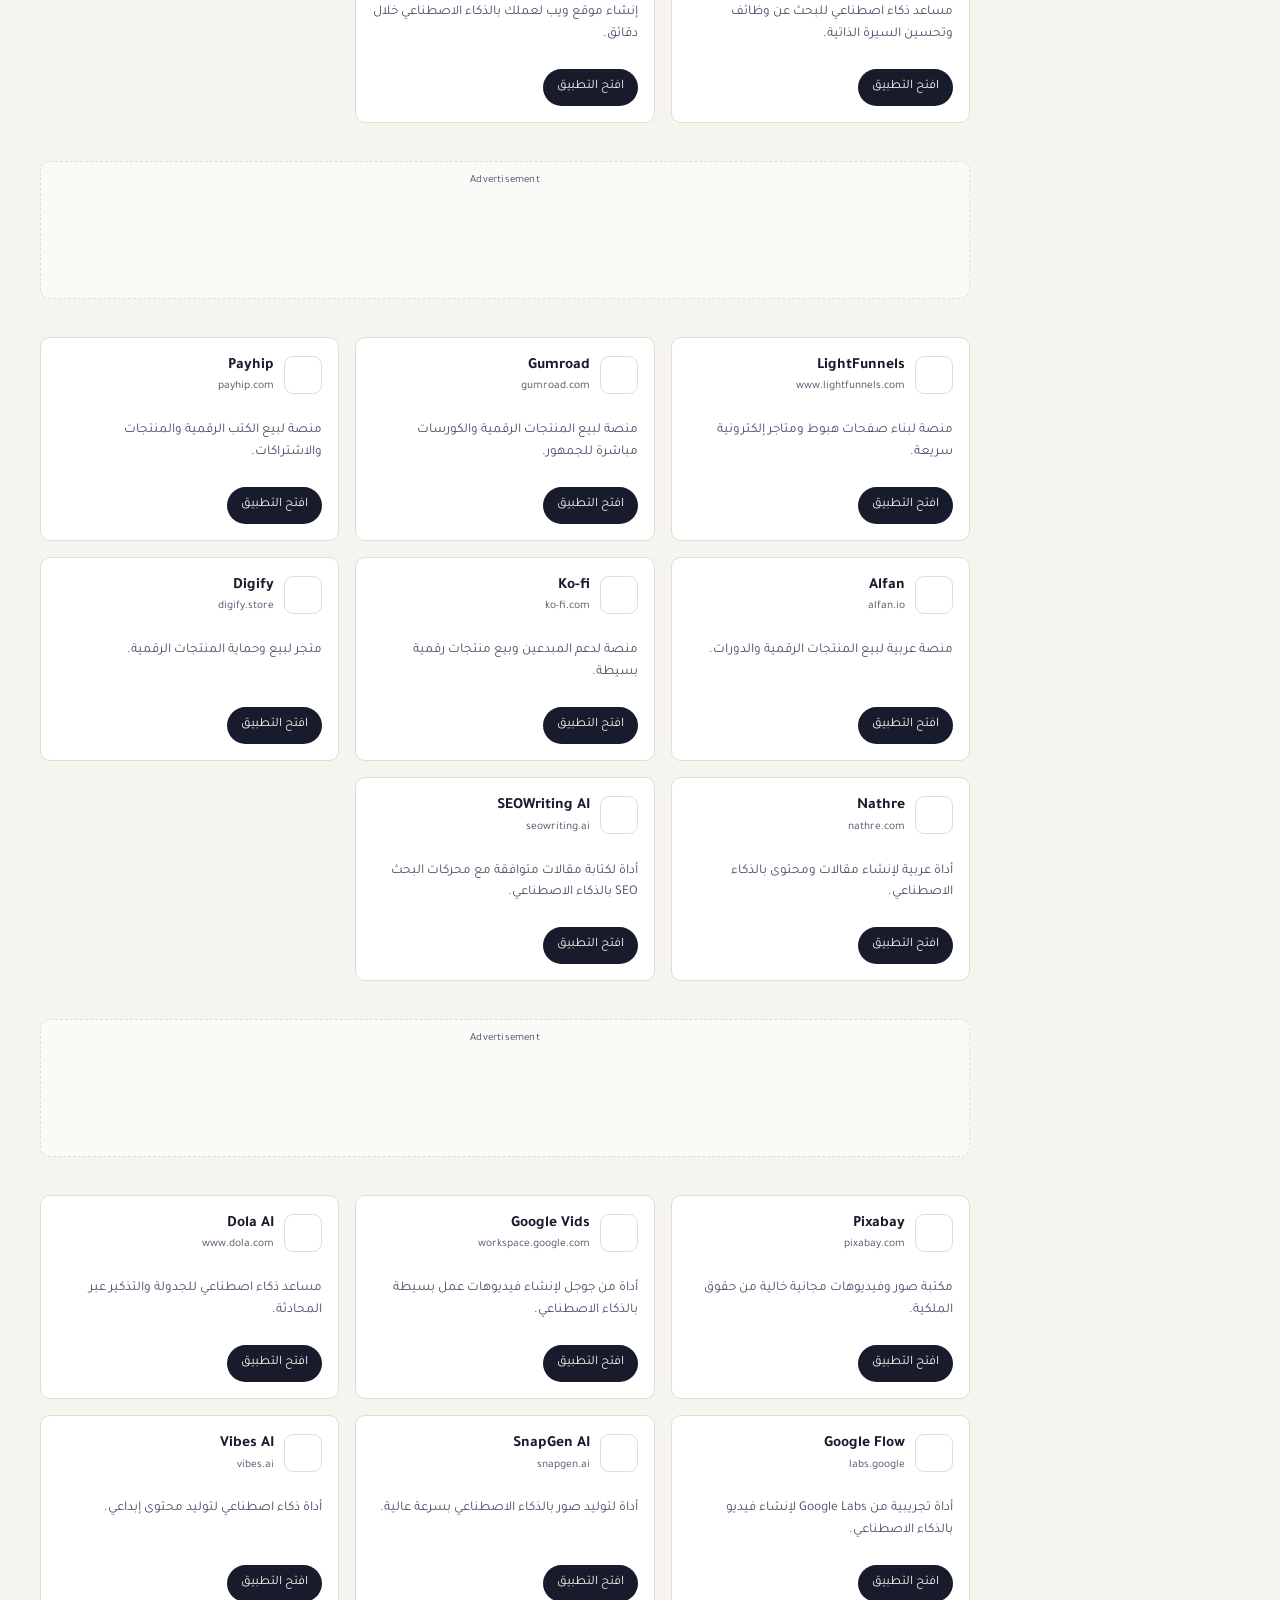
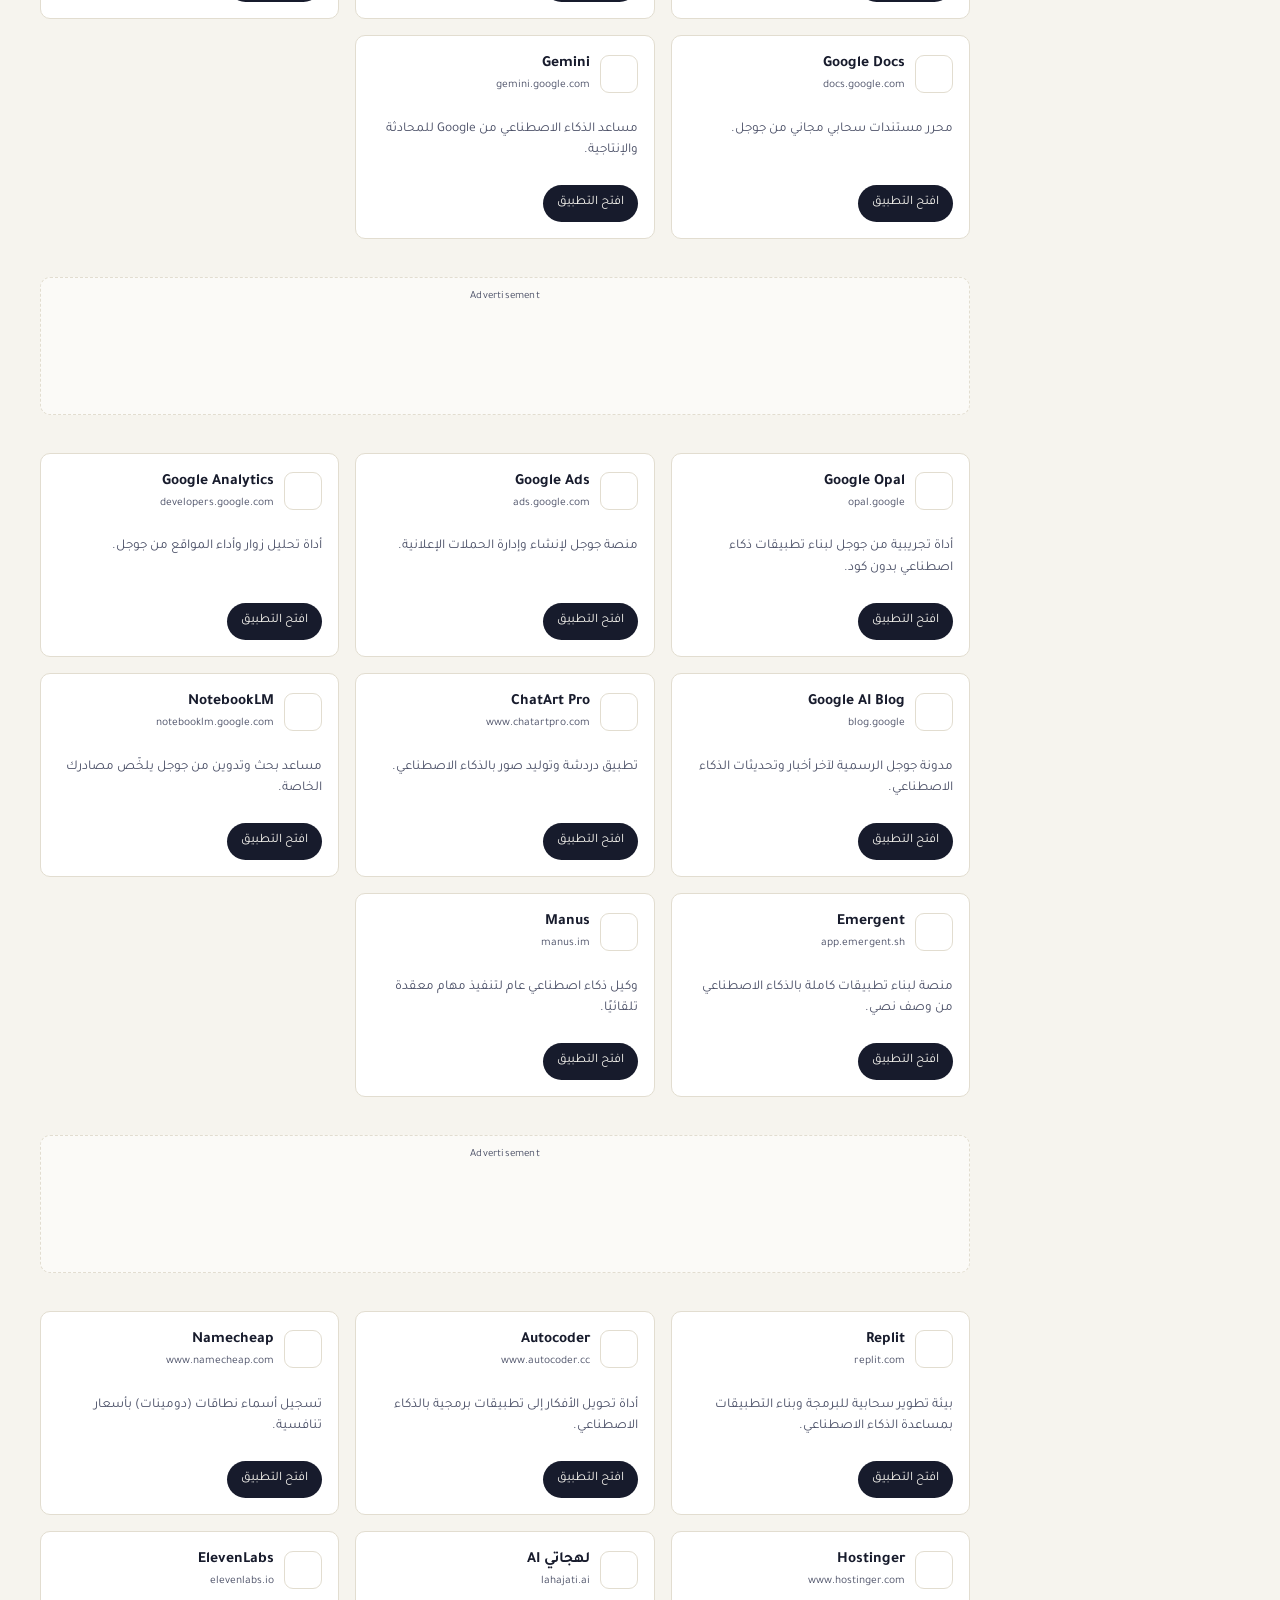
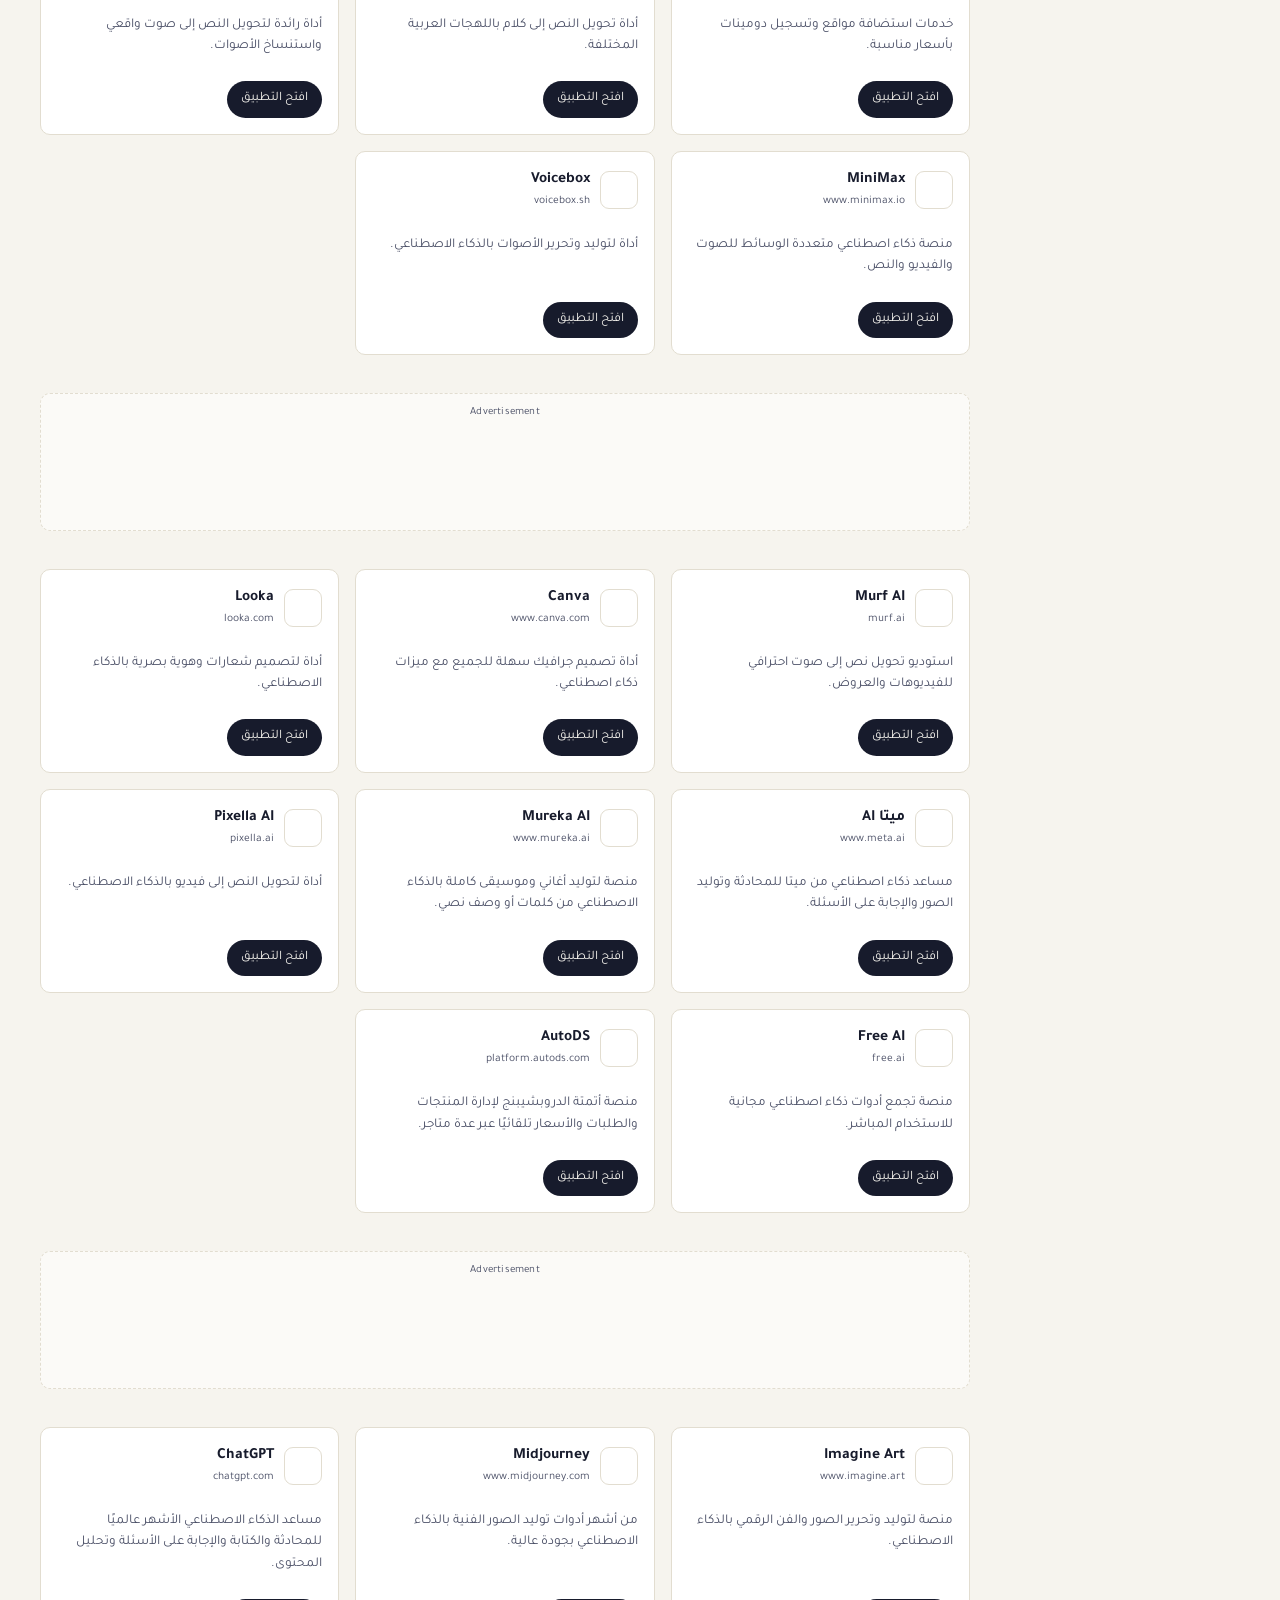
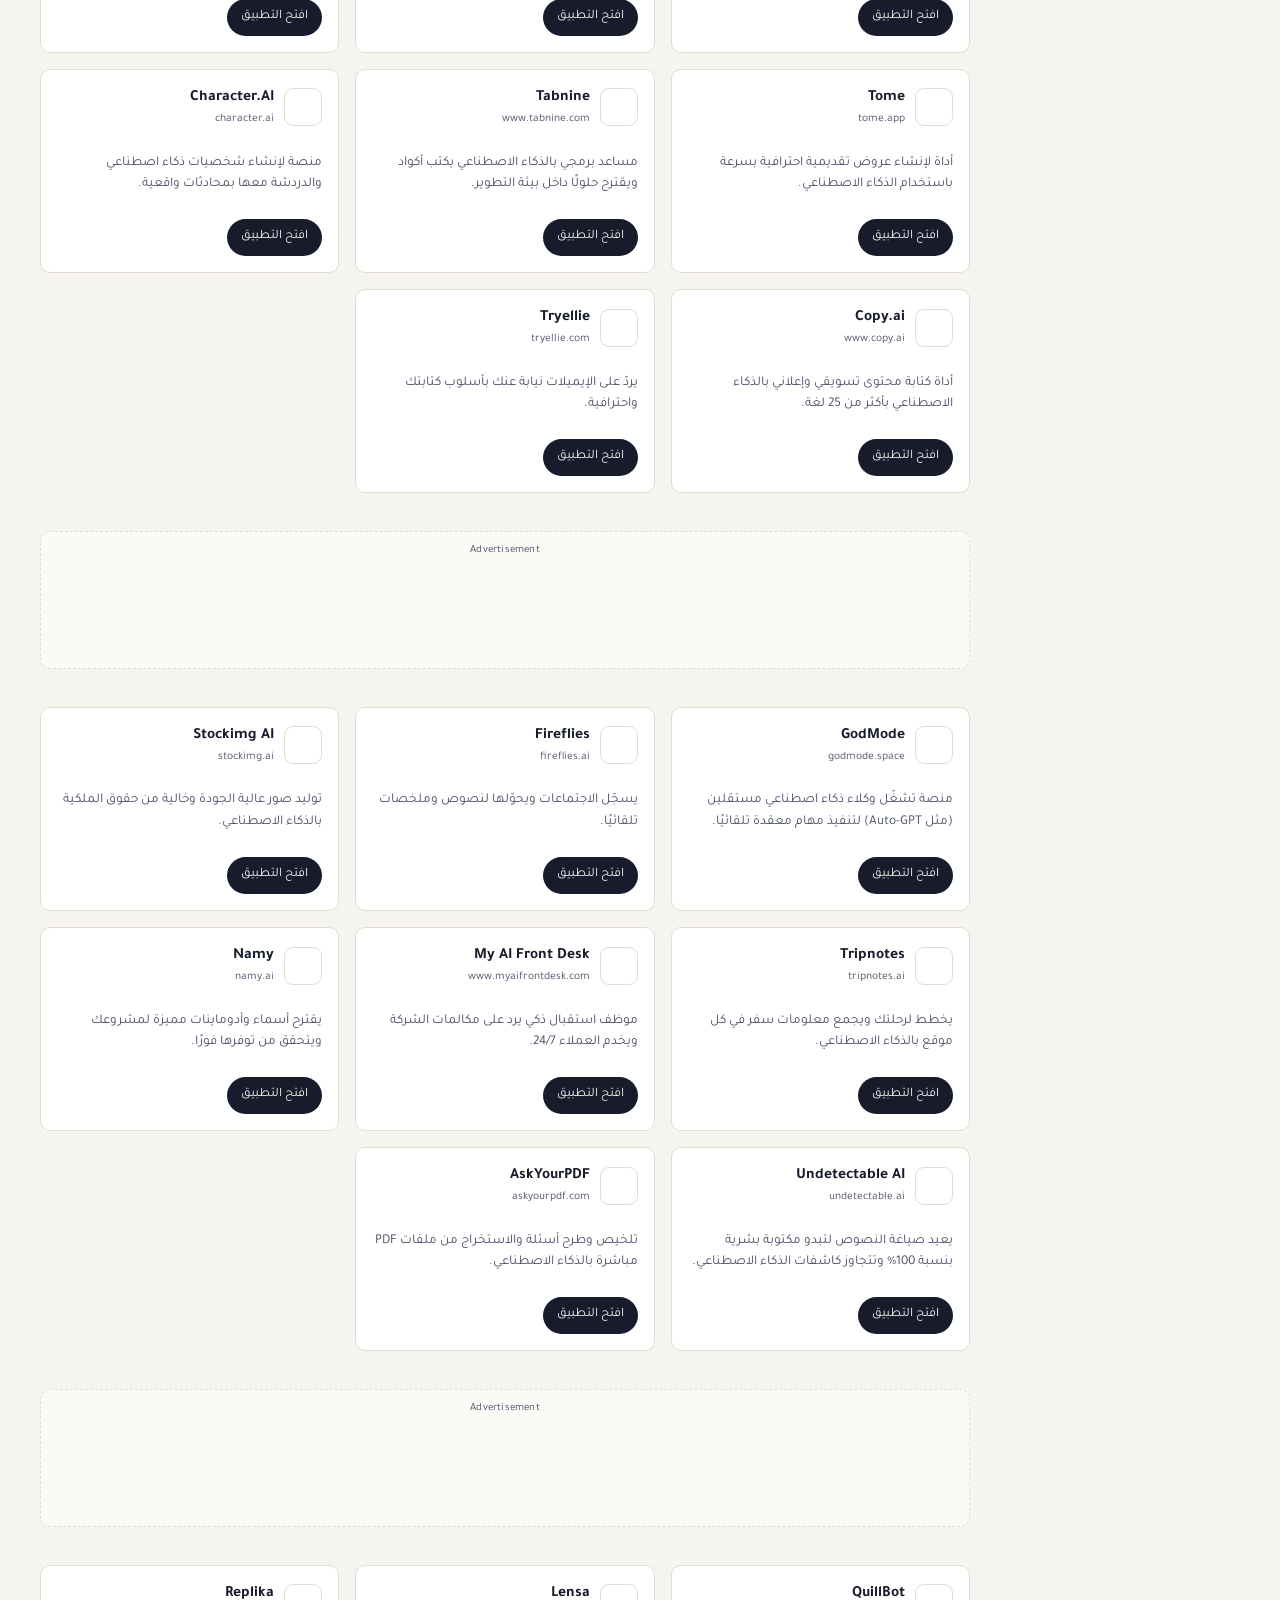
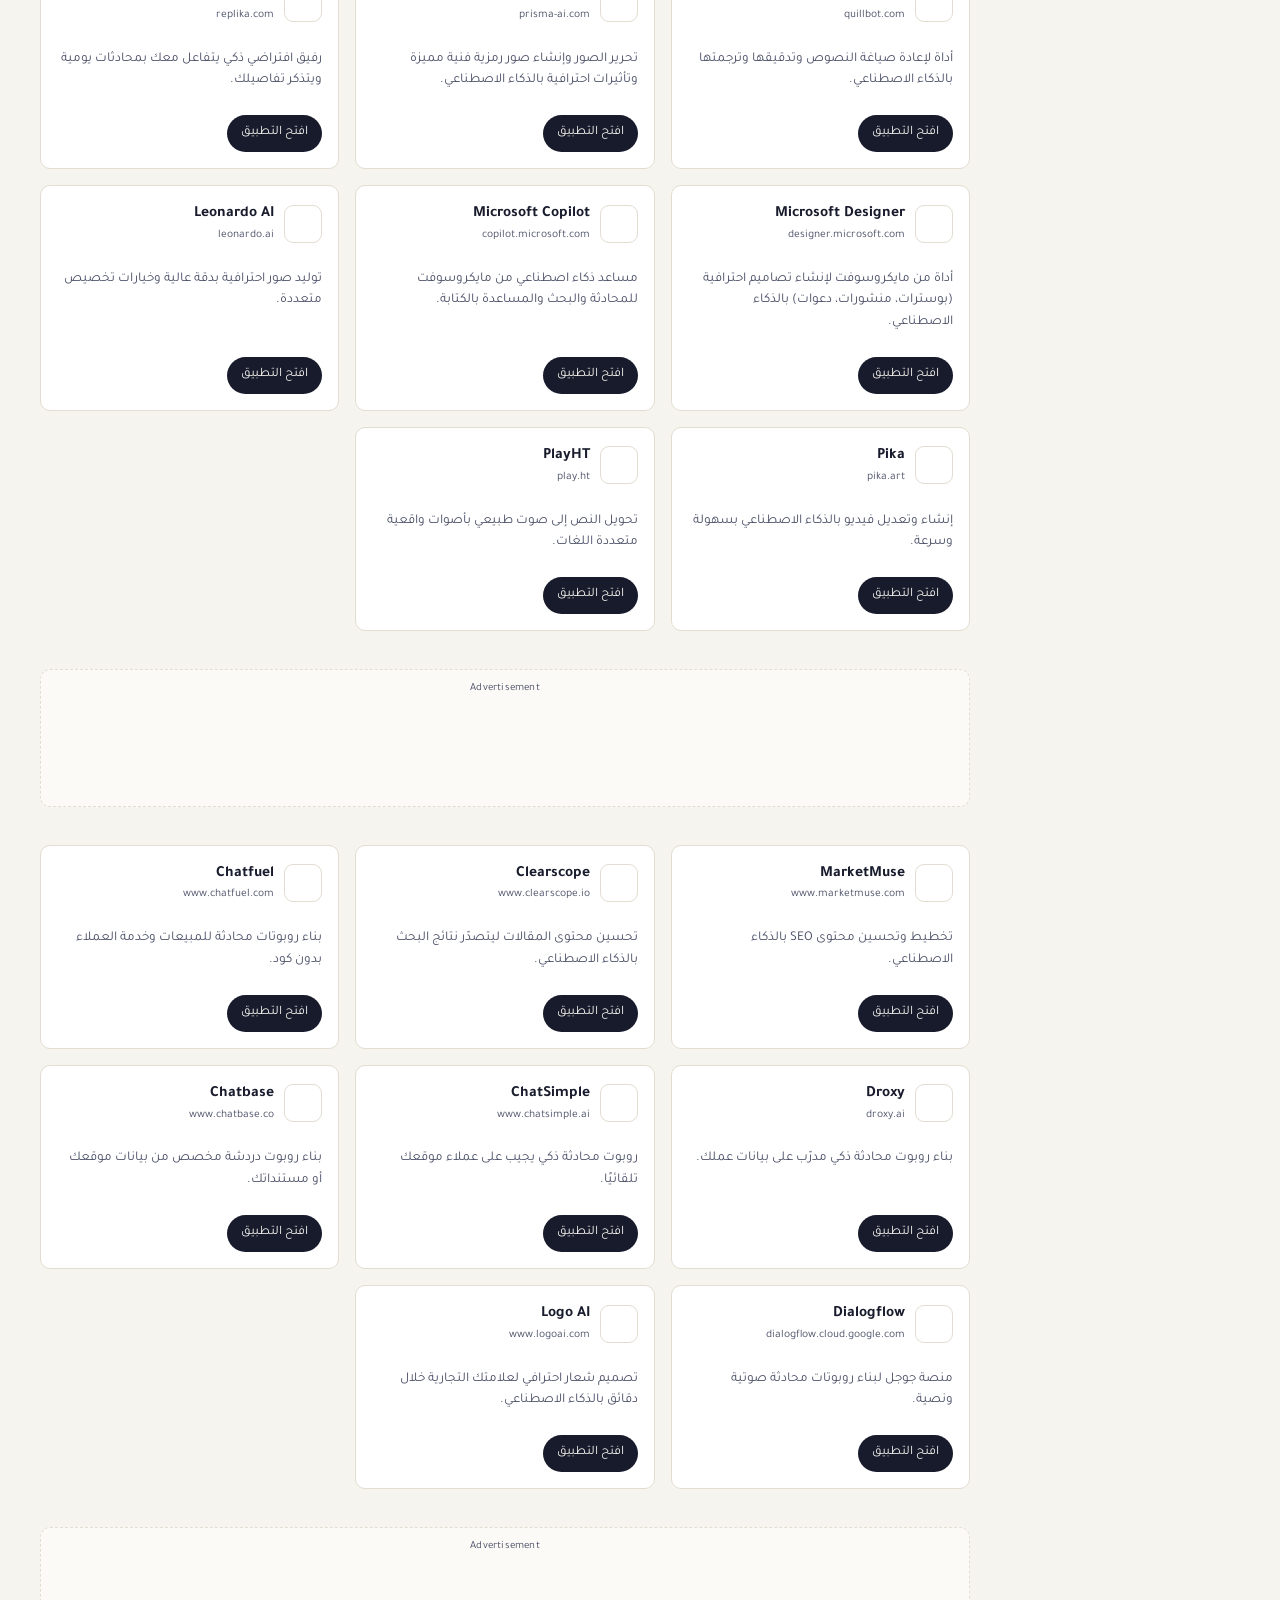
==== commit 0de879ba: "Add 9 new verified apps: index.html" ====
--- a/index.html
+++ b/index.html
@@ -143,7 +143,7 @@
   </div>
 </footer>
 
-<script src="data.js?v=20260918e"></script>
-<script src="script.js?v=20260918e"></script>
+<script src="data.js?v=20260919b"></script>
+<script src="script.js?v=20260919b"></script>
 </body>
 </html>
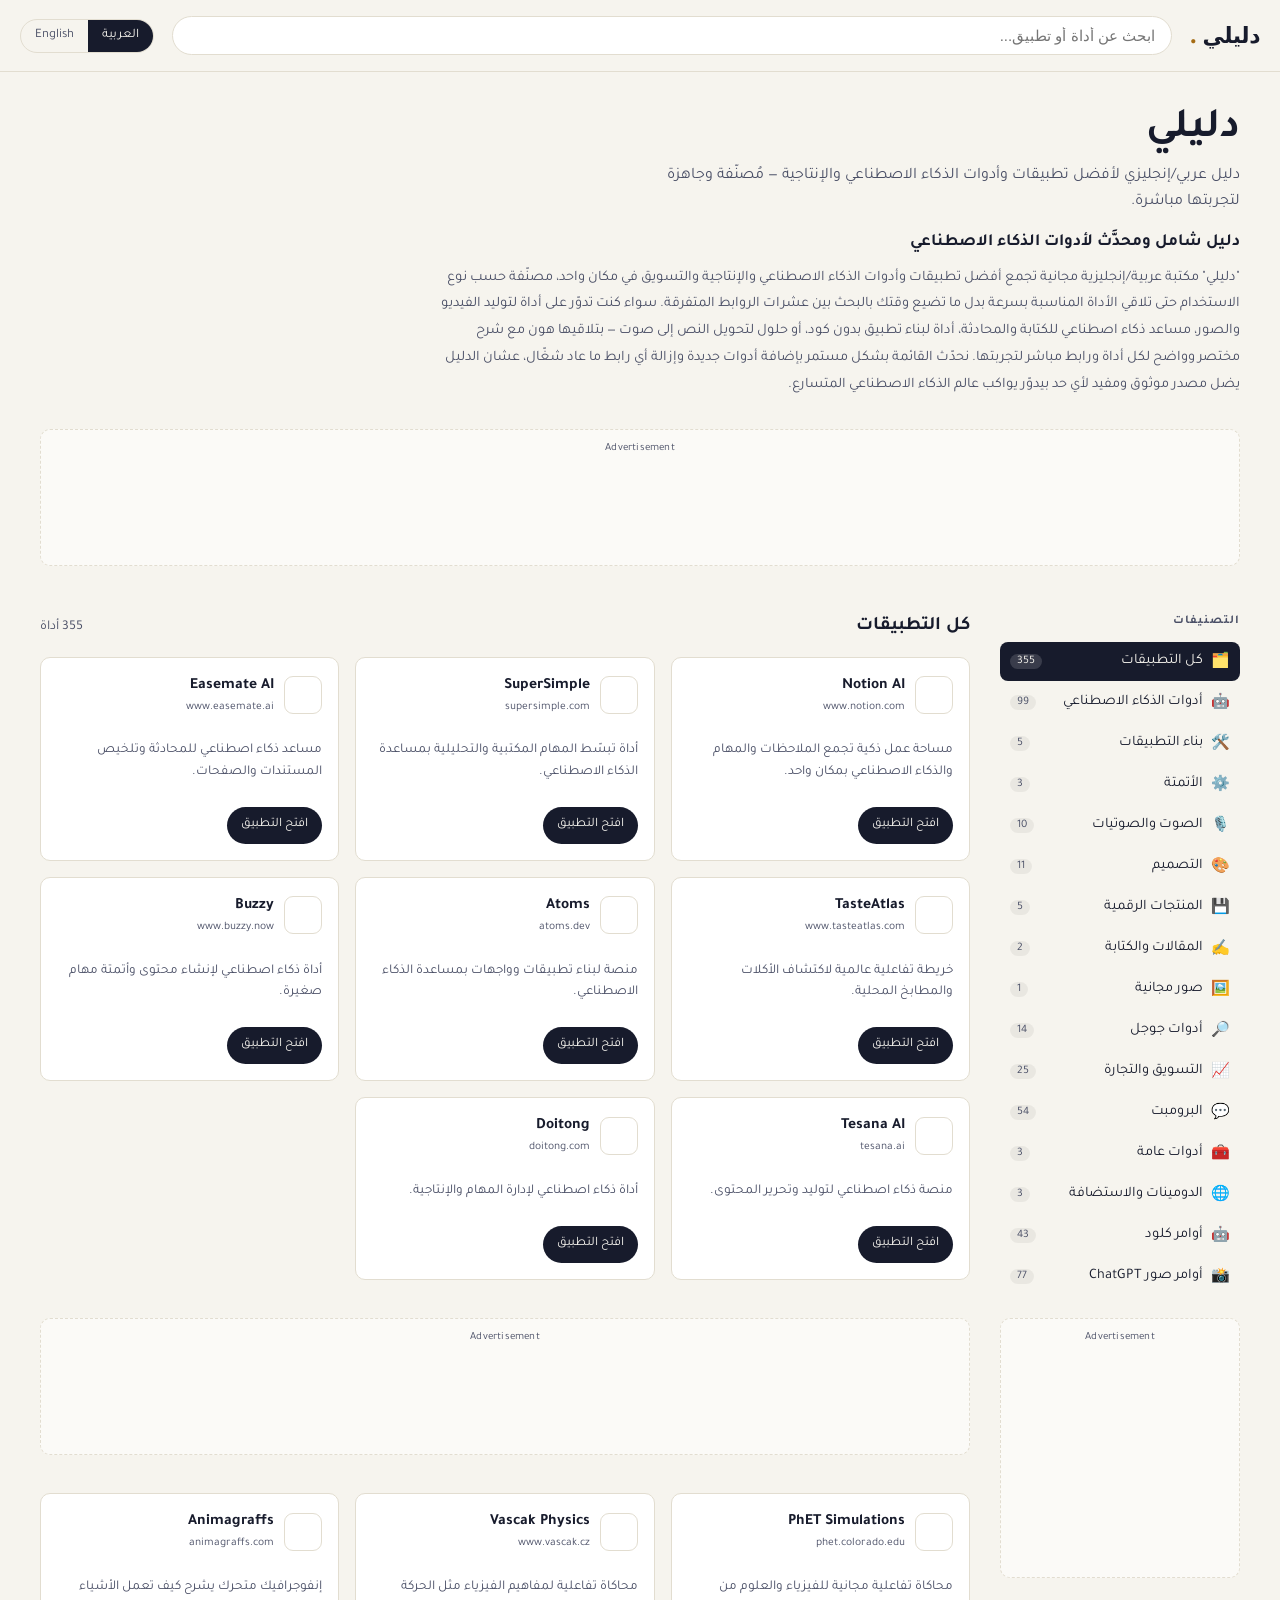
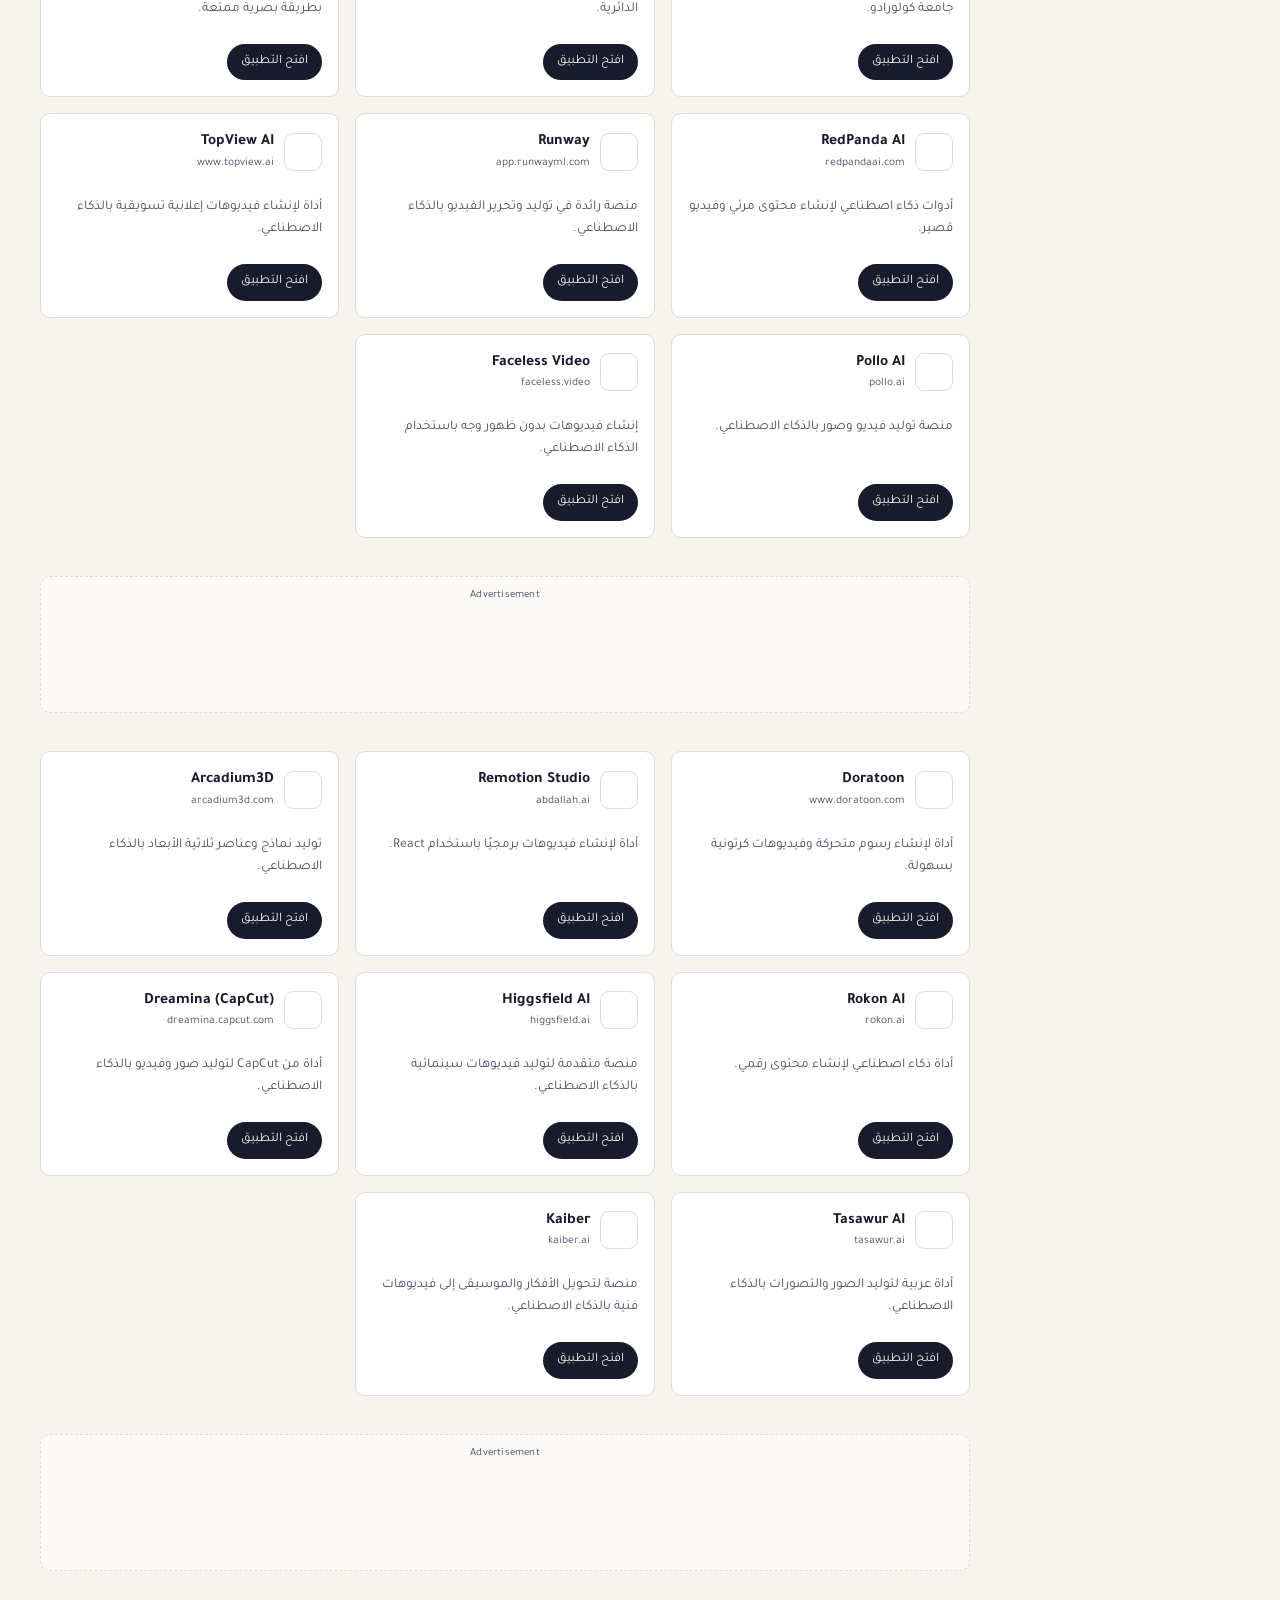
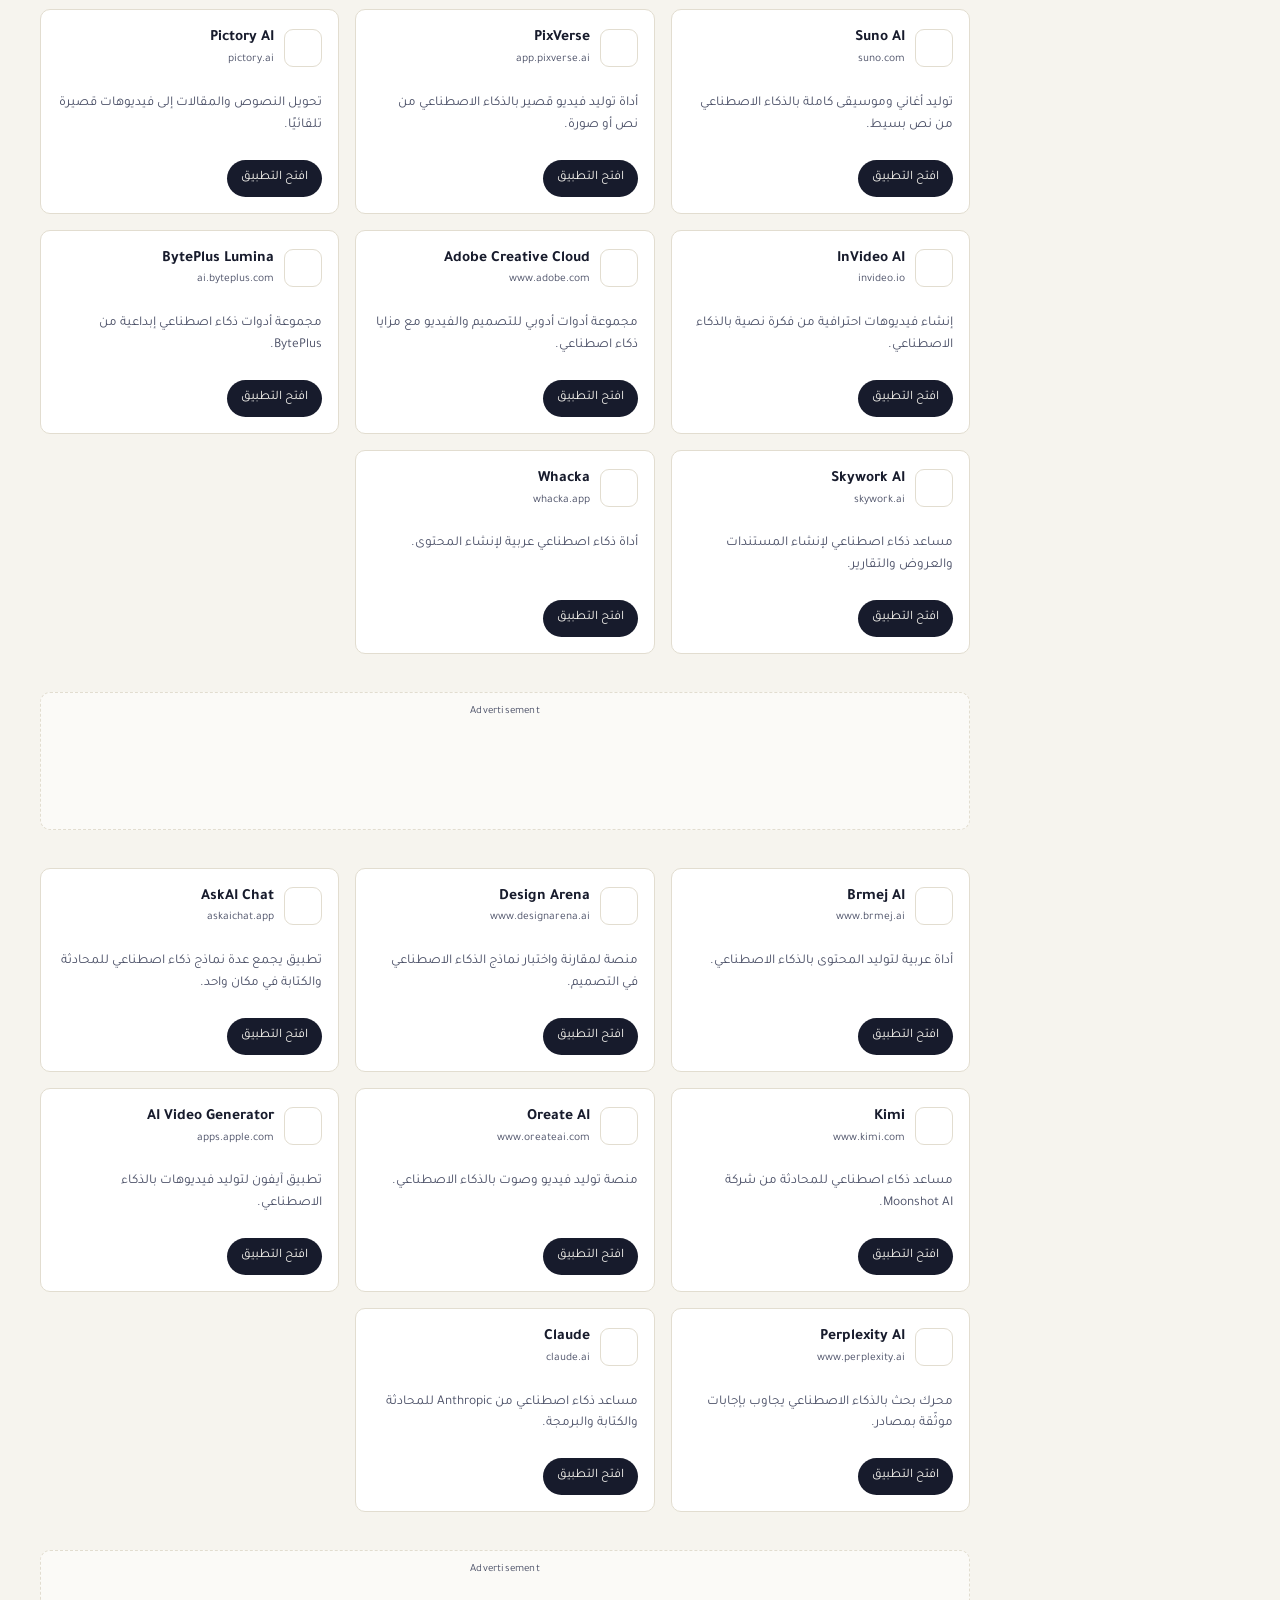
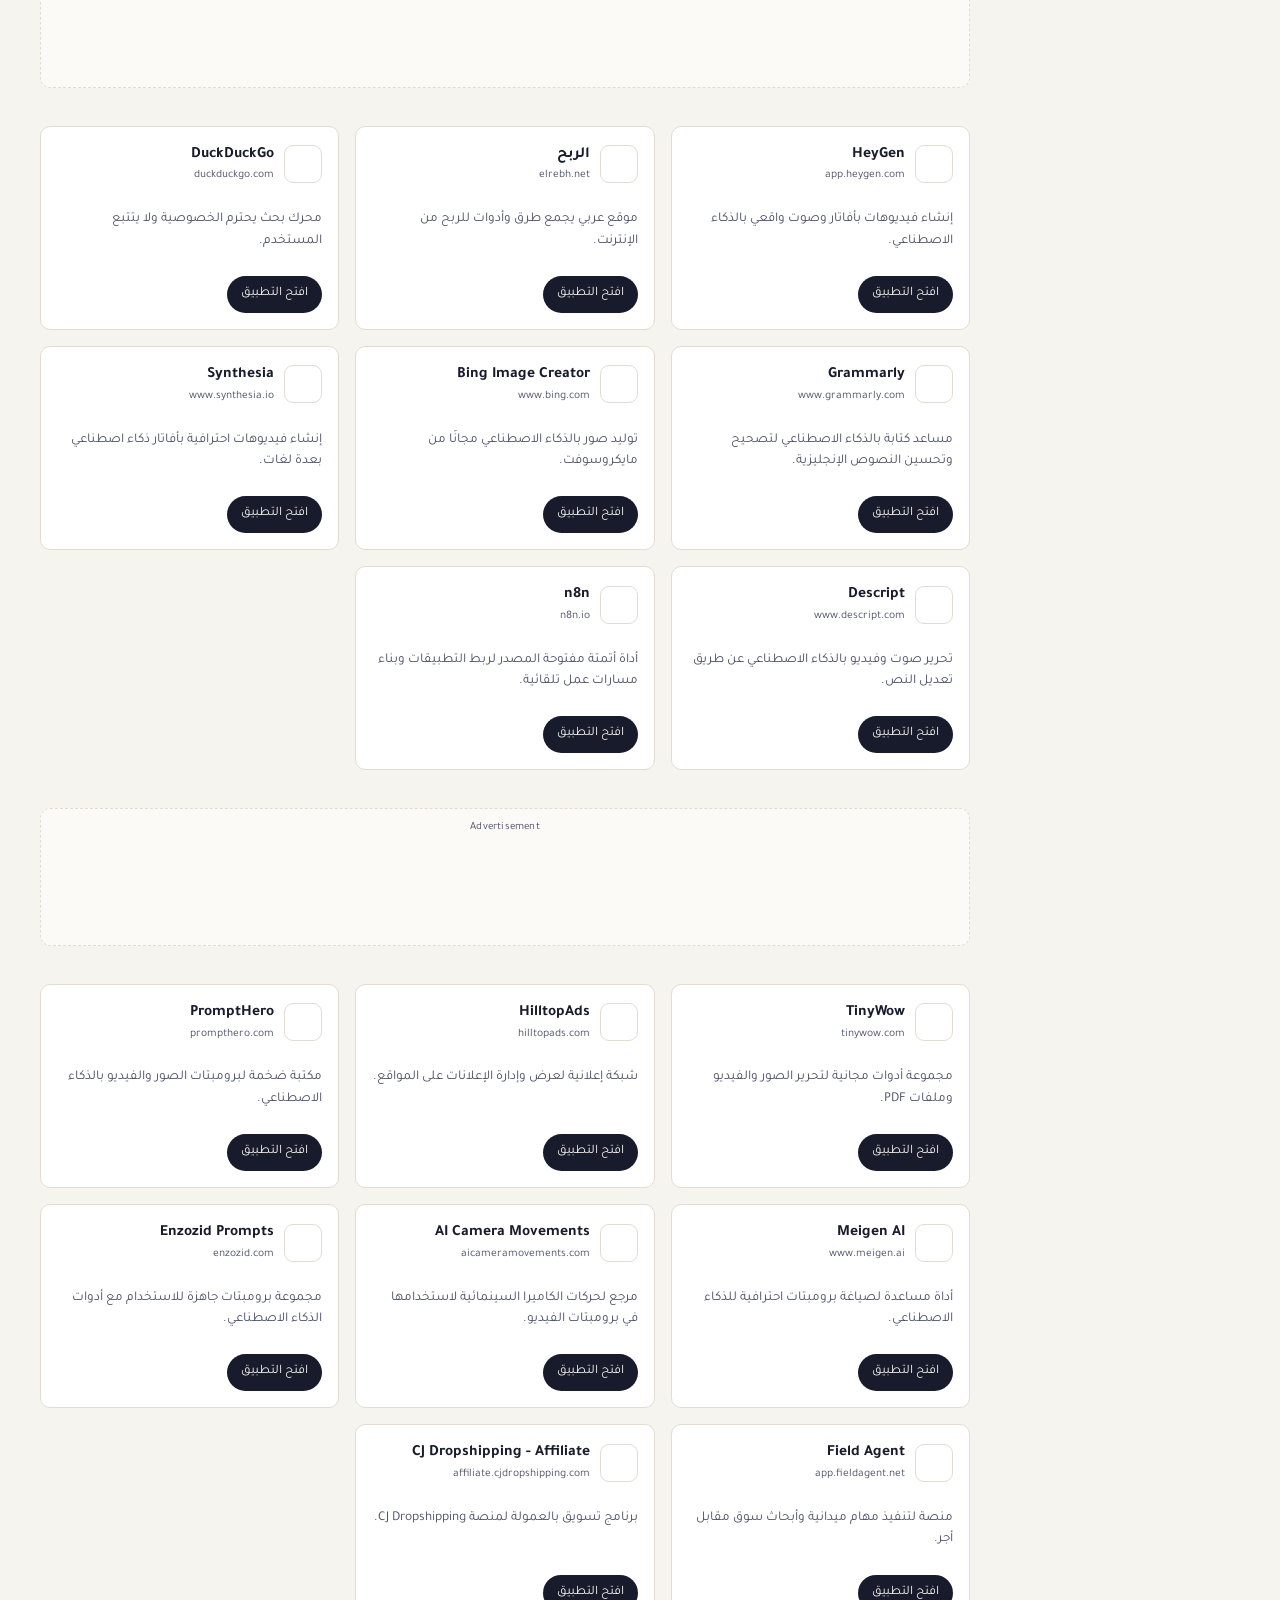
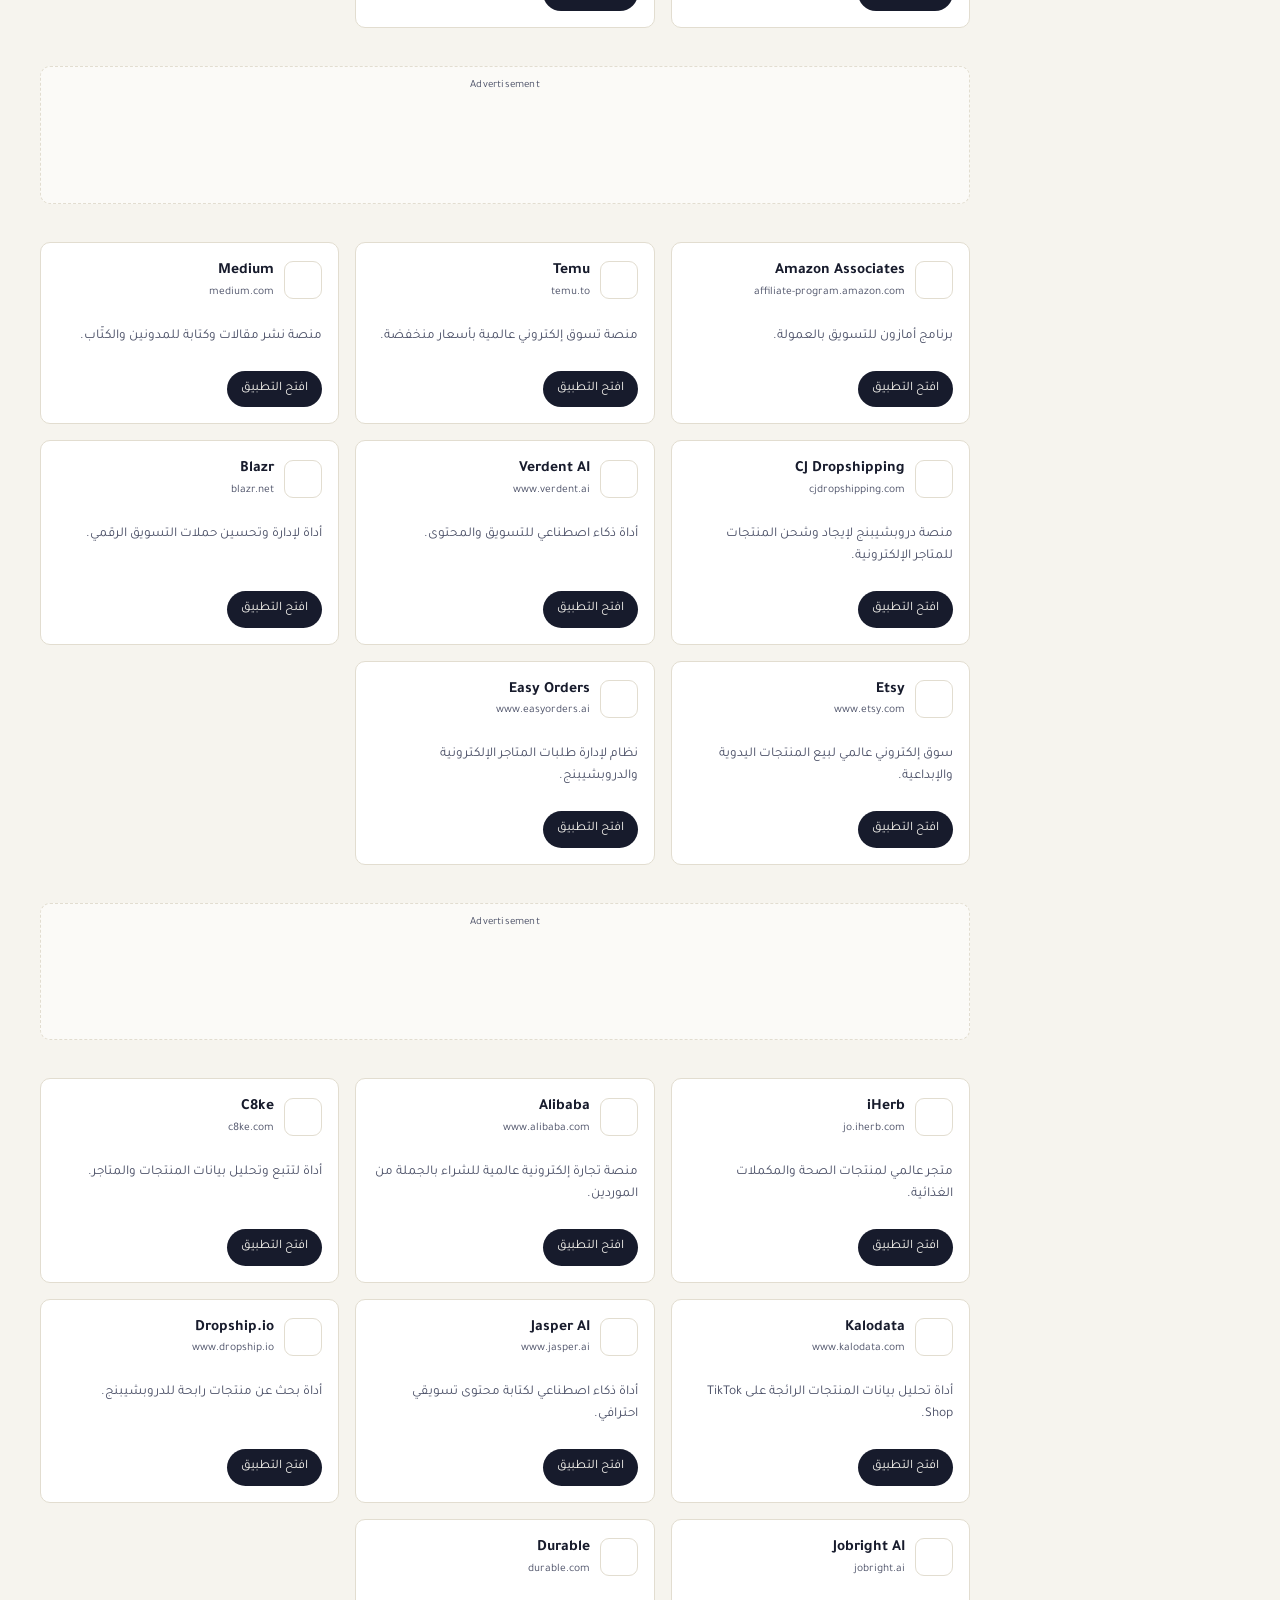
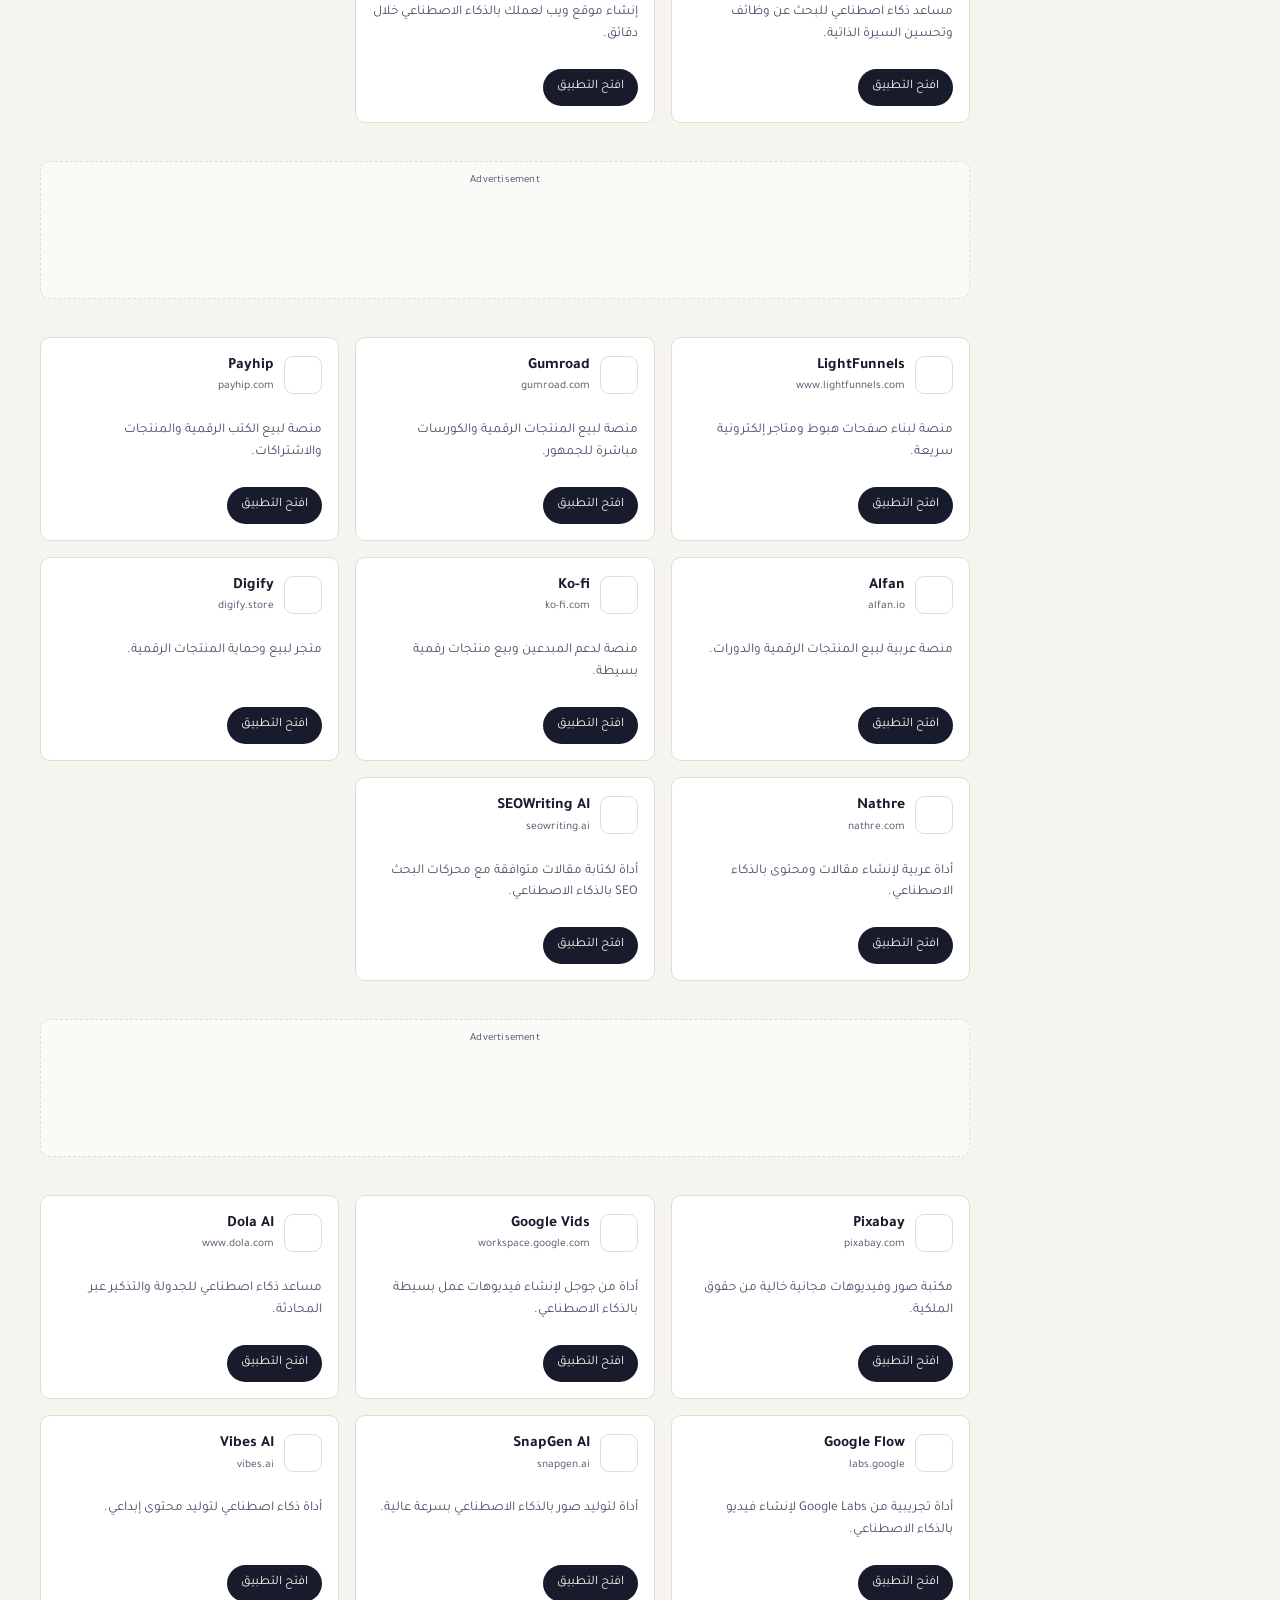
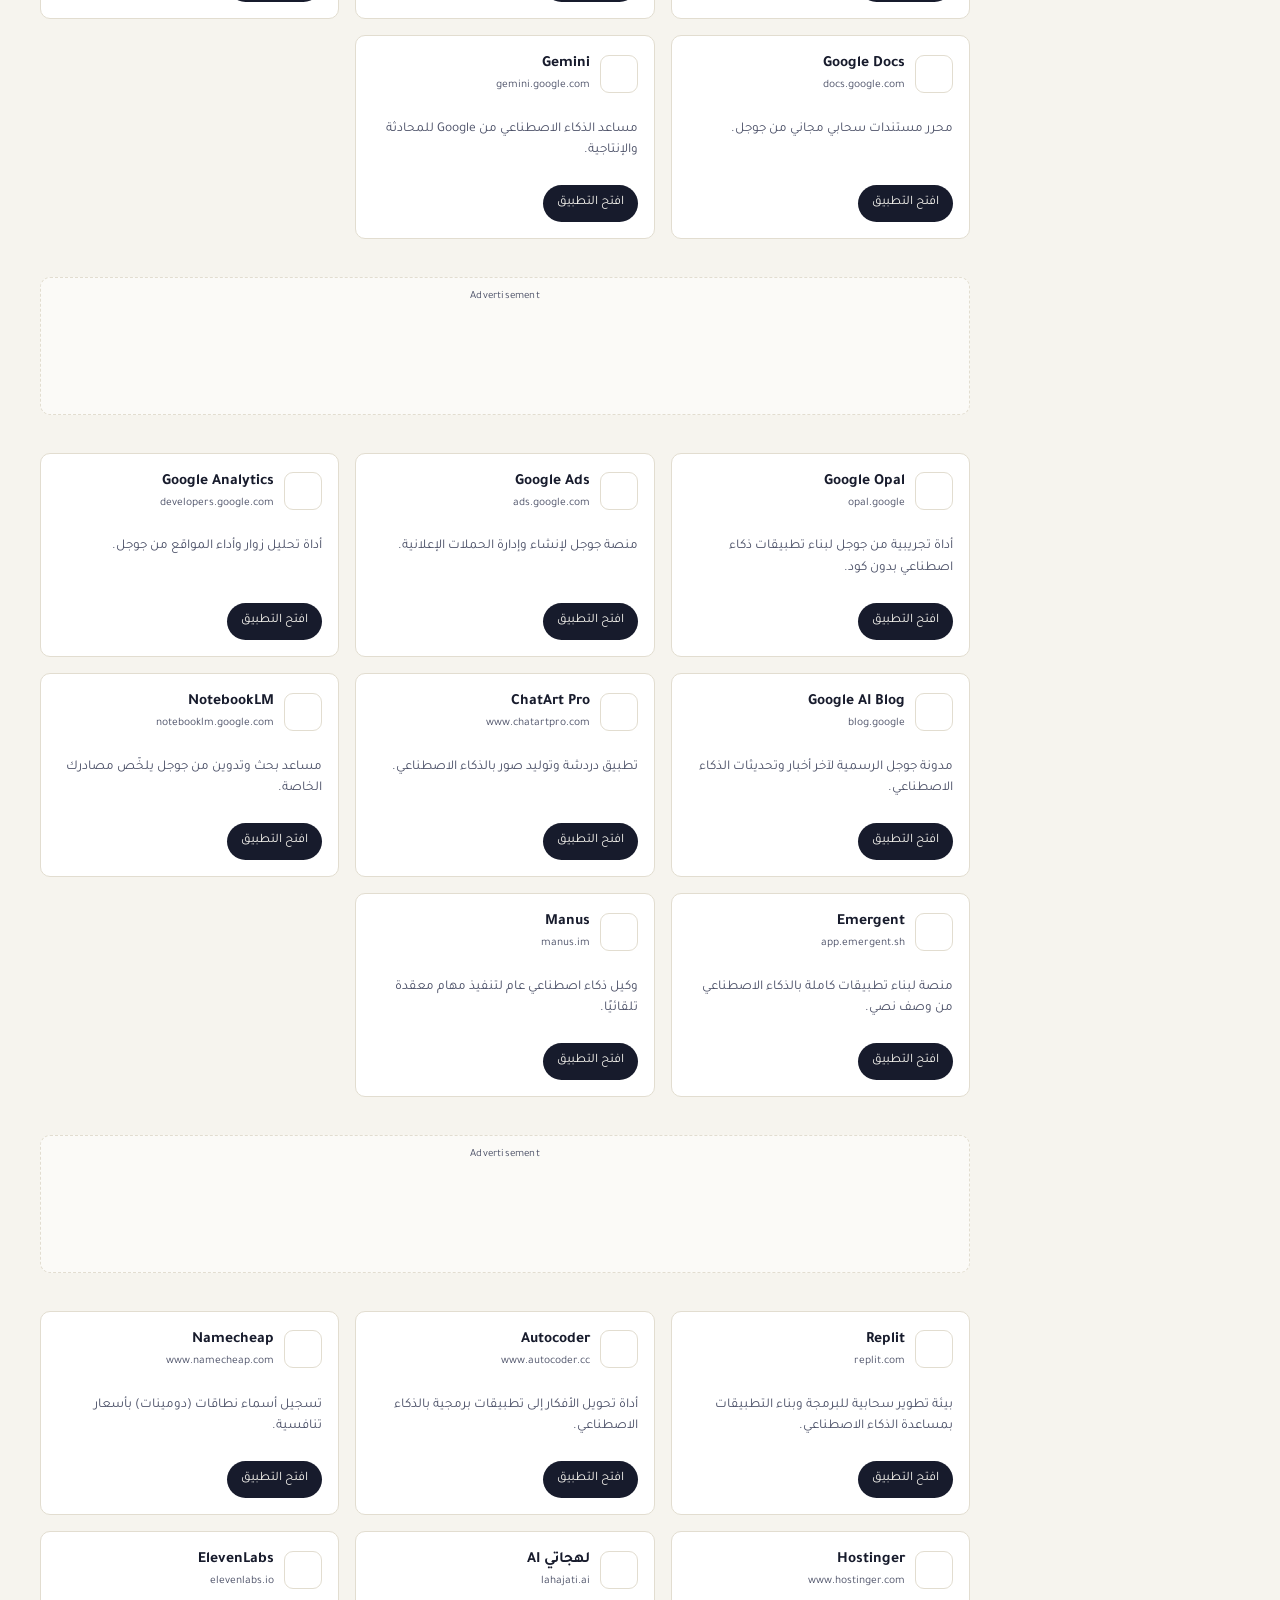
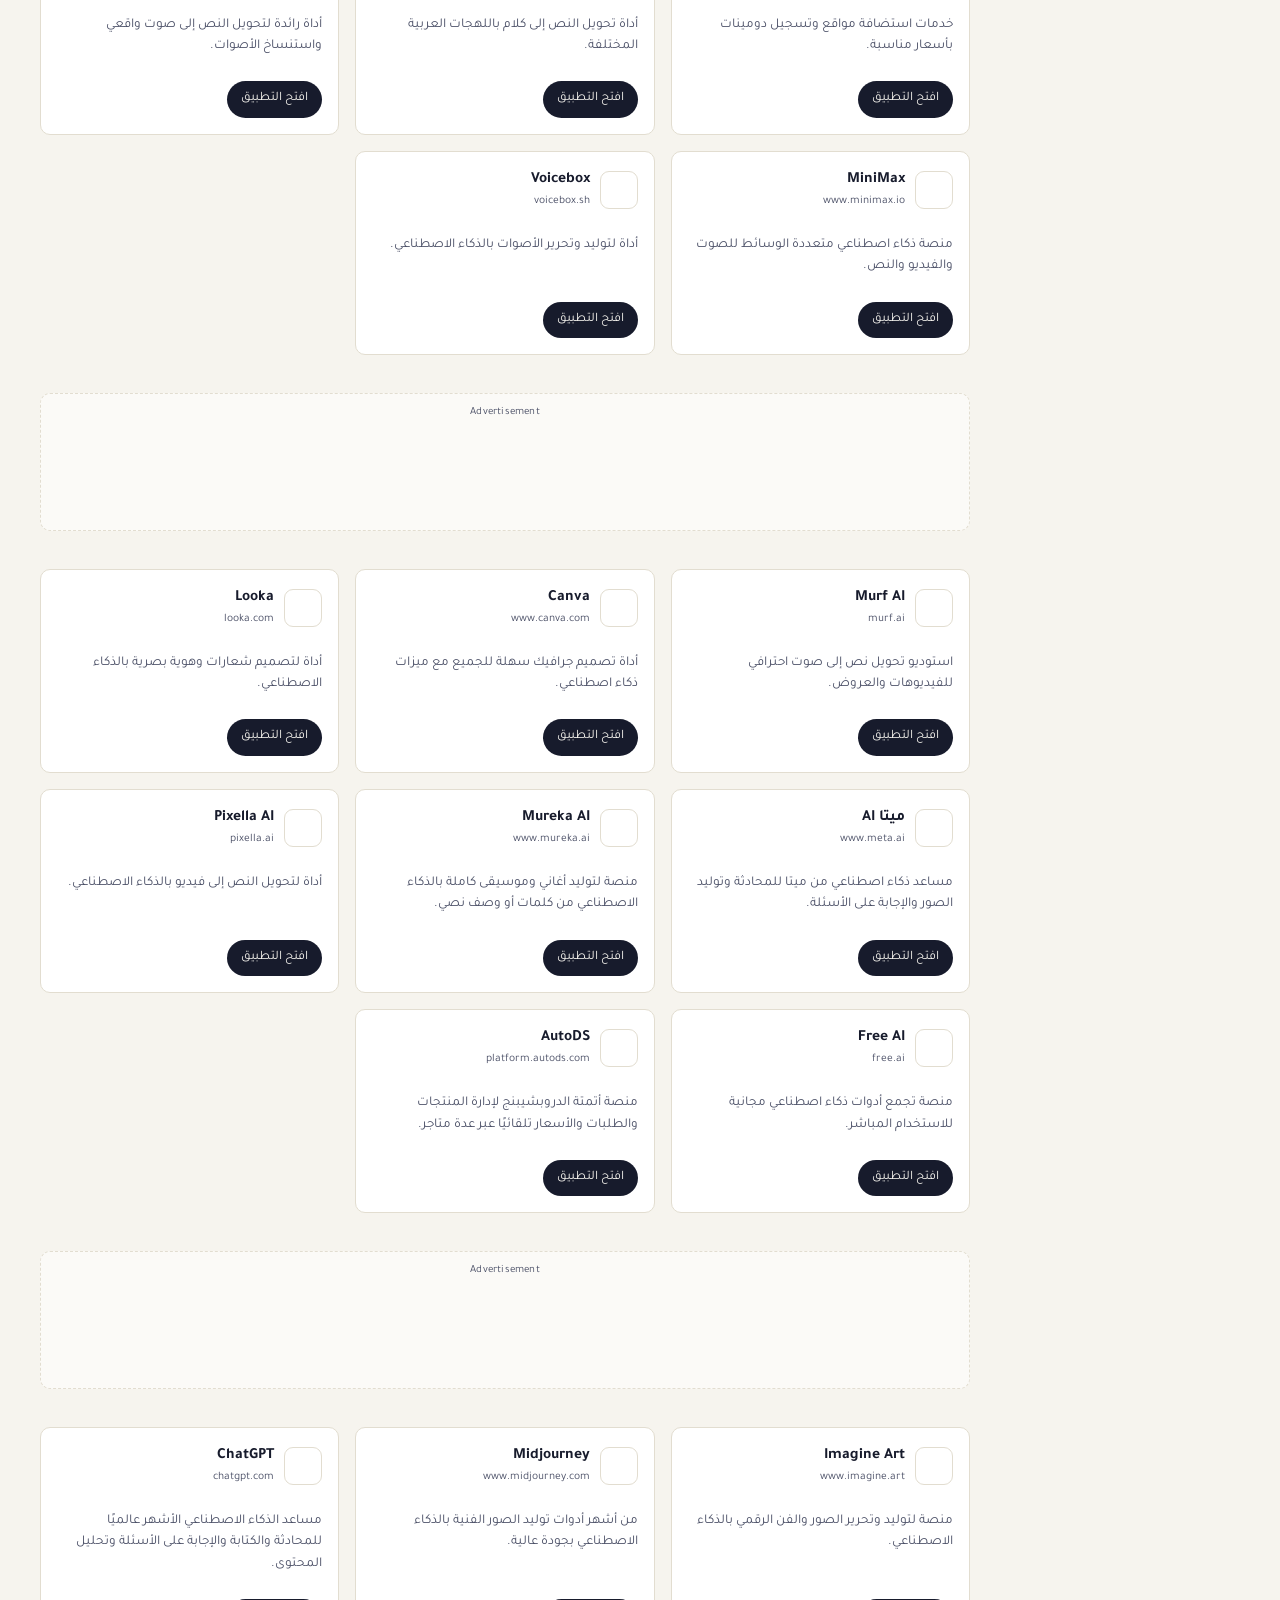
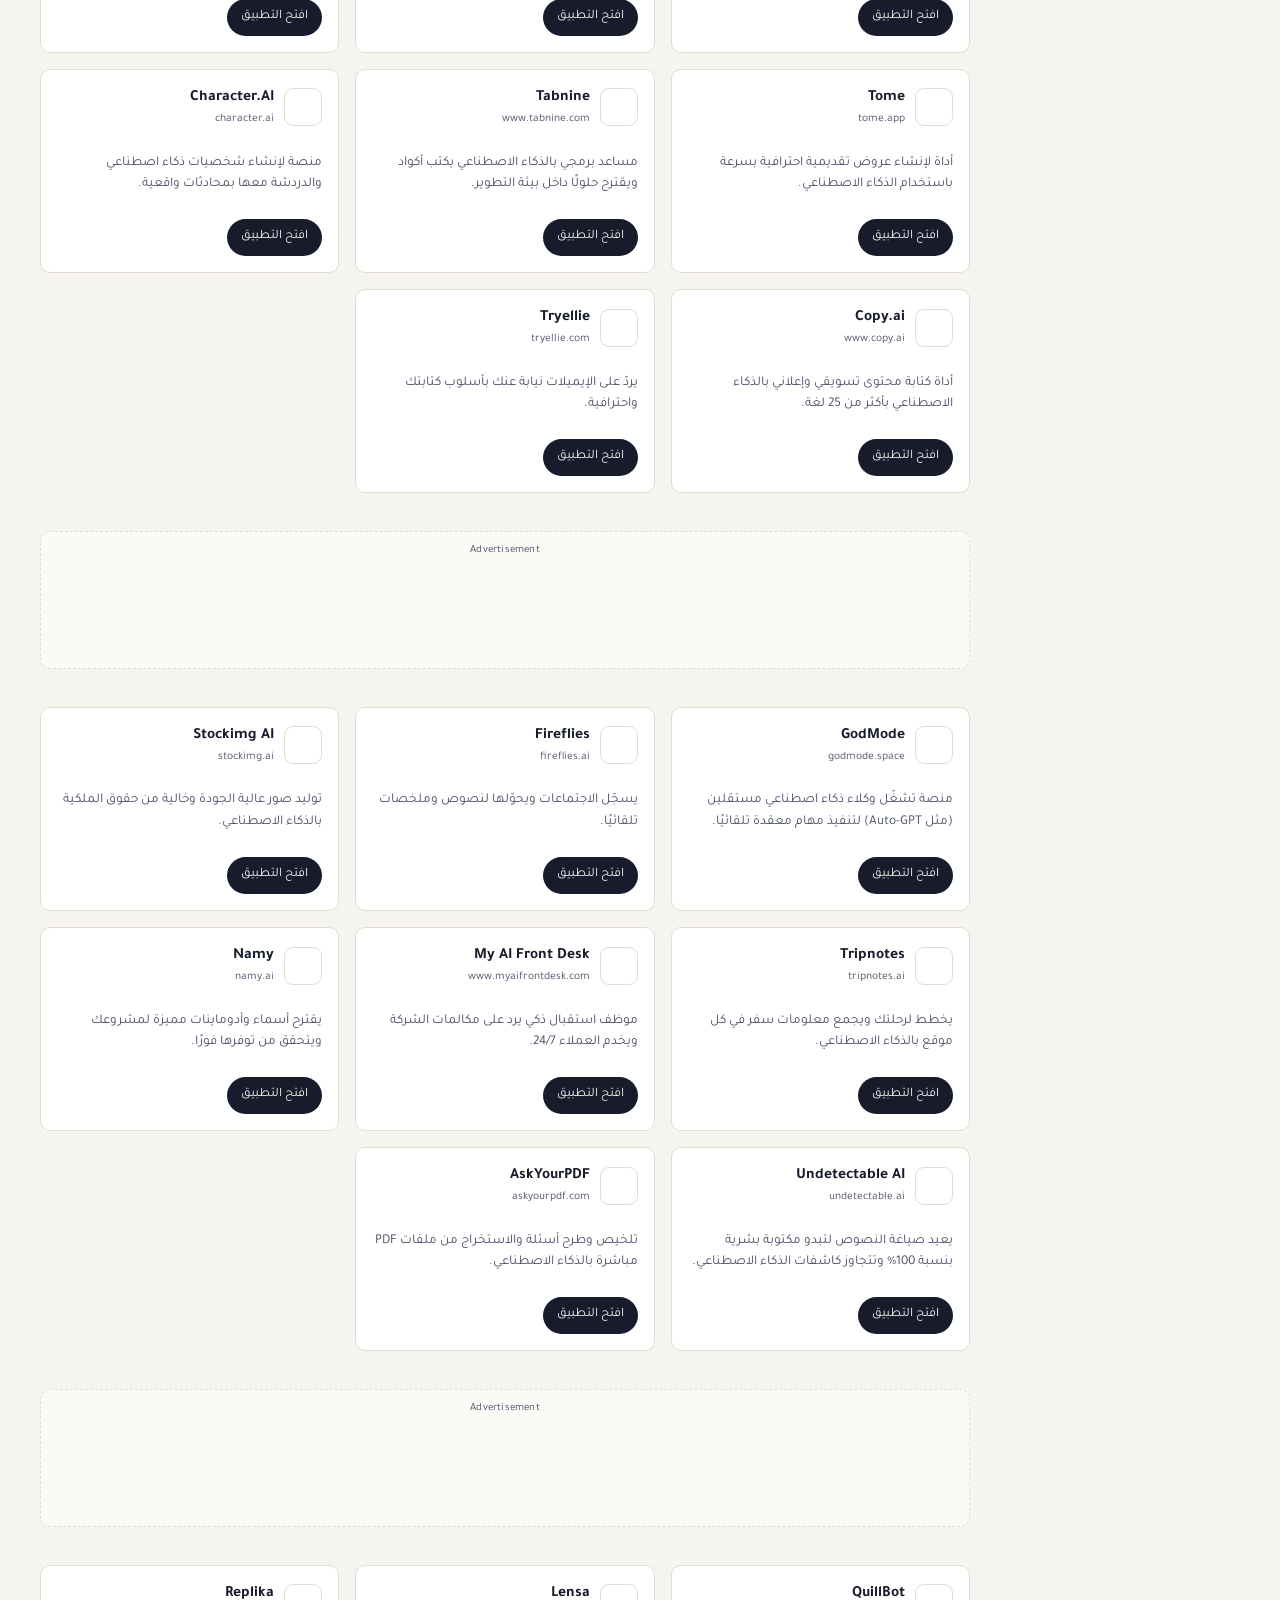
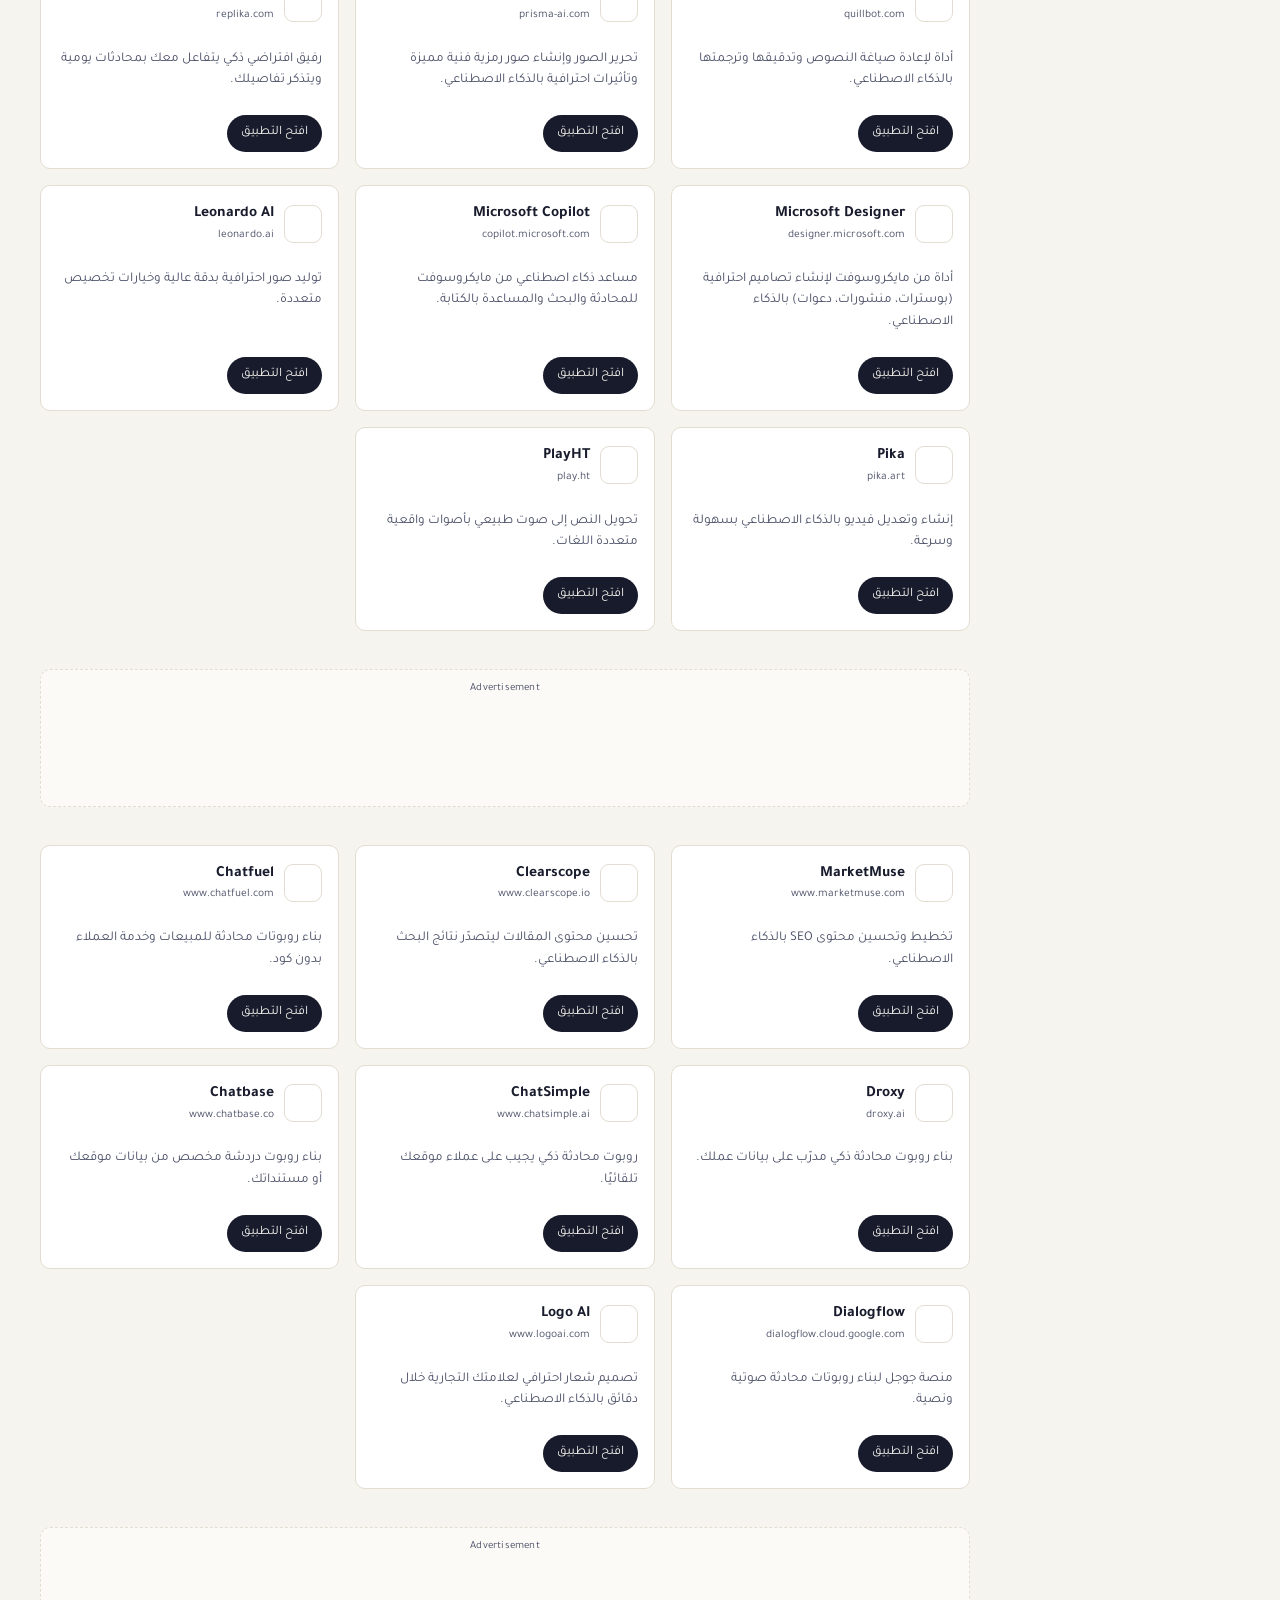
==== commit bde251b7: "Add Claude commands + ChatGPT image commands: index.html" ====
--- a/index.html
+++ b/index.html
@@ -39,13 +39,13 @@
 <meta name="twitter:image" content="https://khaledabumurtada.github.io/Repository/og-image.png">
 
 <!-- ============ Google Analytics (GA4) ============ -->
-<!-- استبدل G-XXXXXXXXXX برقم القياس الخاص فيك من Google Analytics -->
-<script async src="https://www.googletagmanager.com/gtag/js?id=G-XXXXXXXXXX"></script>
+<!-- استبدل G-VY2EWHHREY برقم القياس الخاص فيك من Google Analytics -->
+<script async src="https://www.googletagmanager.com/gtag/js?id=G-VY2EWHHREY"></script>
 <script>
   window.dataLayer = window.dataLayer || [];
   function gtag(){dataLayer.push(arguments);}
   gtag('js', new Date());
-  gtag('config', 'G-XXXXXXXXXX');
+  gtag('config', 'G-VY2EWHHREY');
 </script>
 
 <!-- ============ Google AdSense ============ -->
@@ -143,7 +143,7 @@
   </div>
 </footer>
 
-<script src="data.js?v=20260919b"></script>
-<script src="script.js?v=20260919b"></script>
+<script src="data.js?v=20260928a"></script>
+<script src="script.js?v=20260928a"></script>
 </body>
 </html>
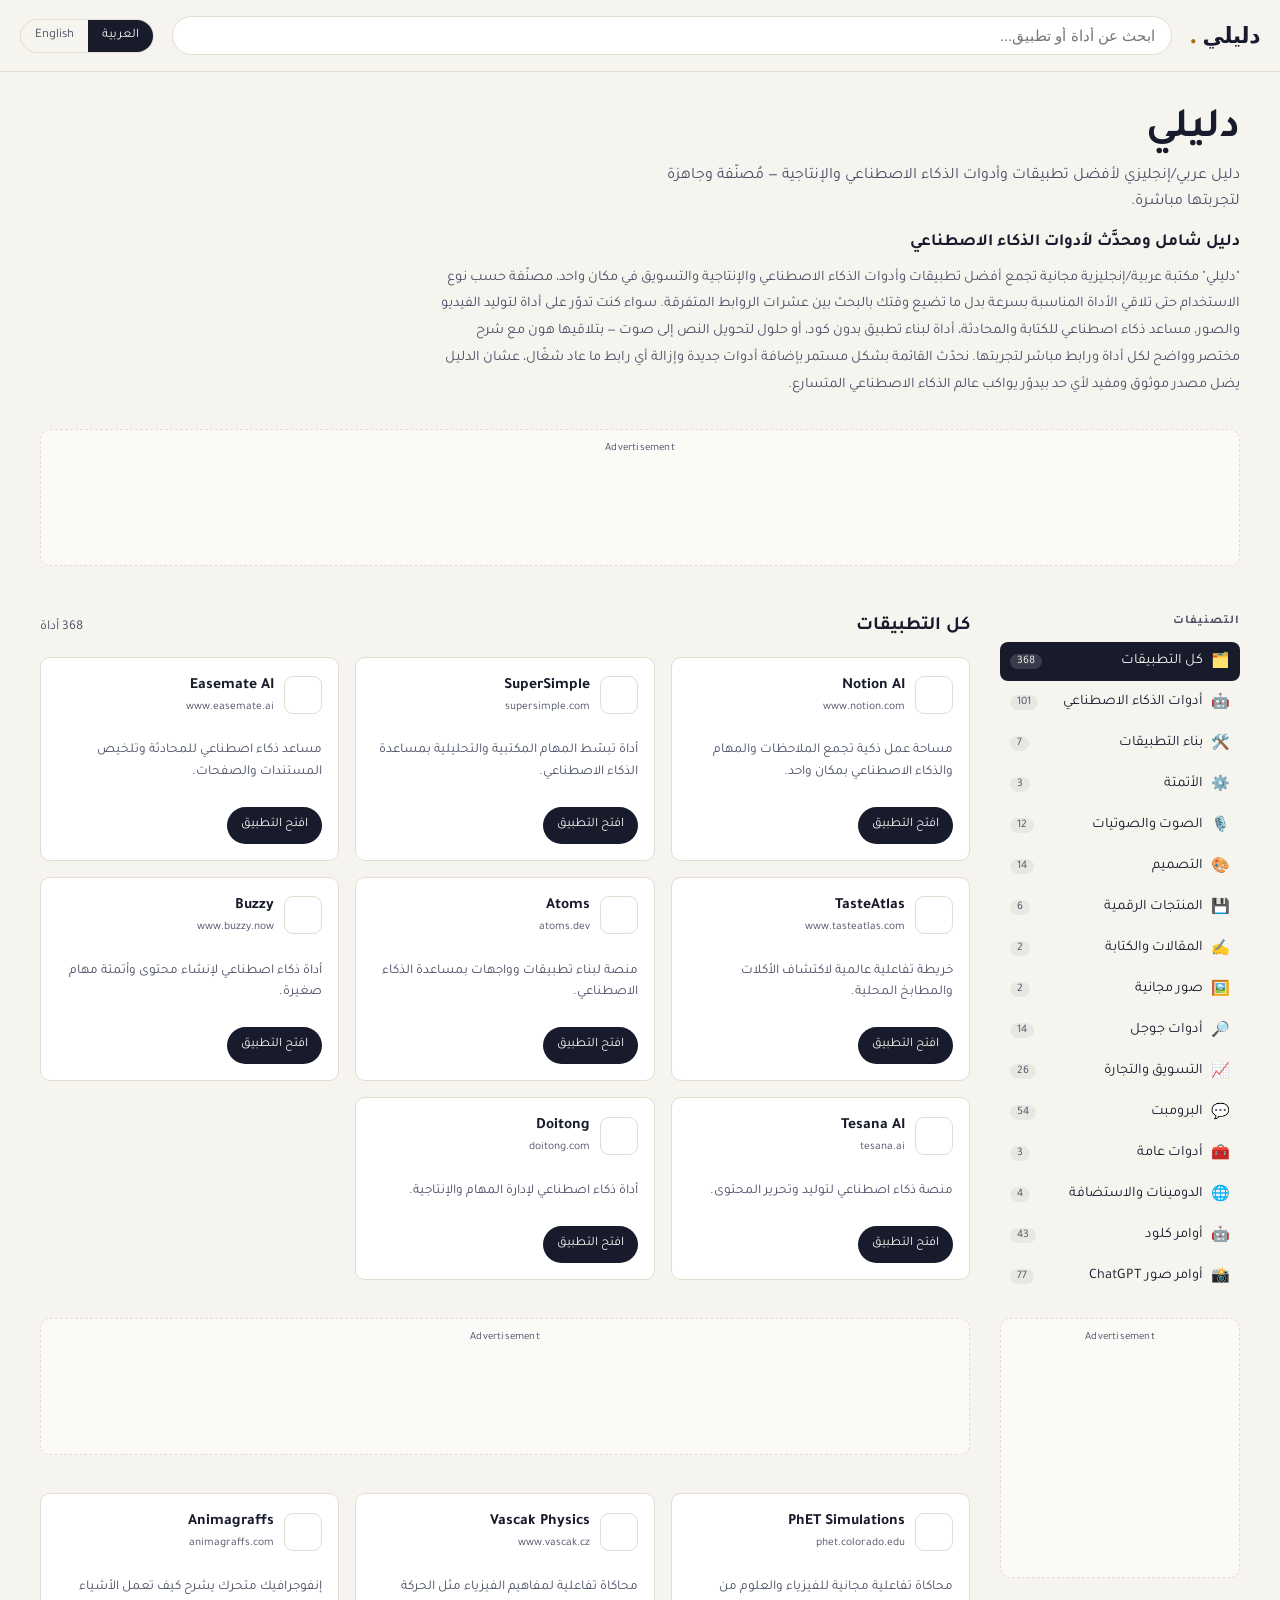
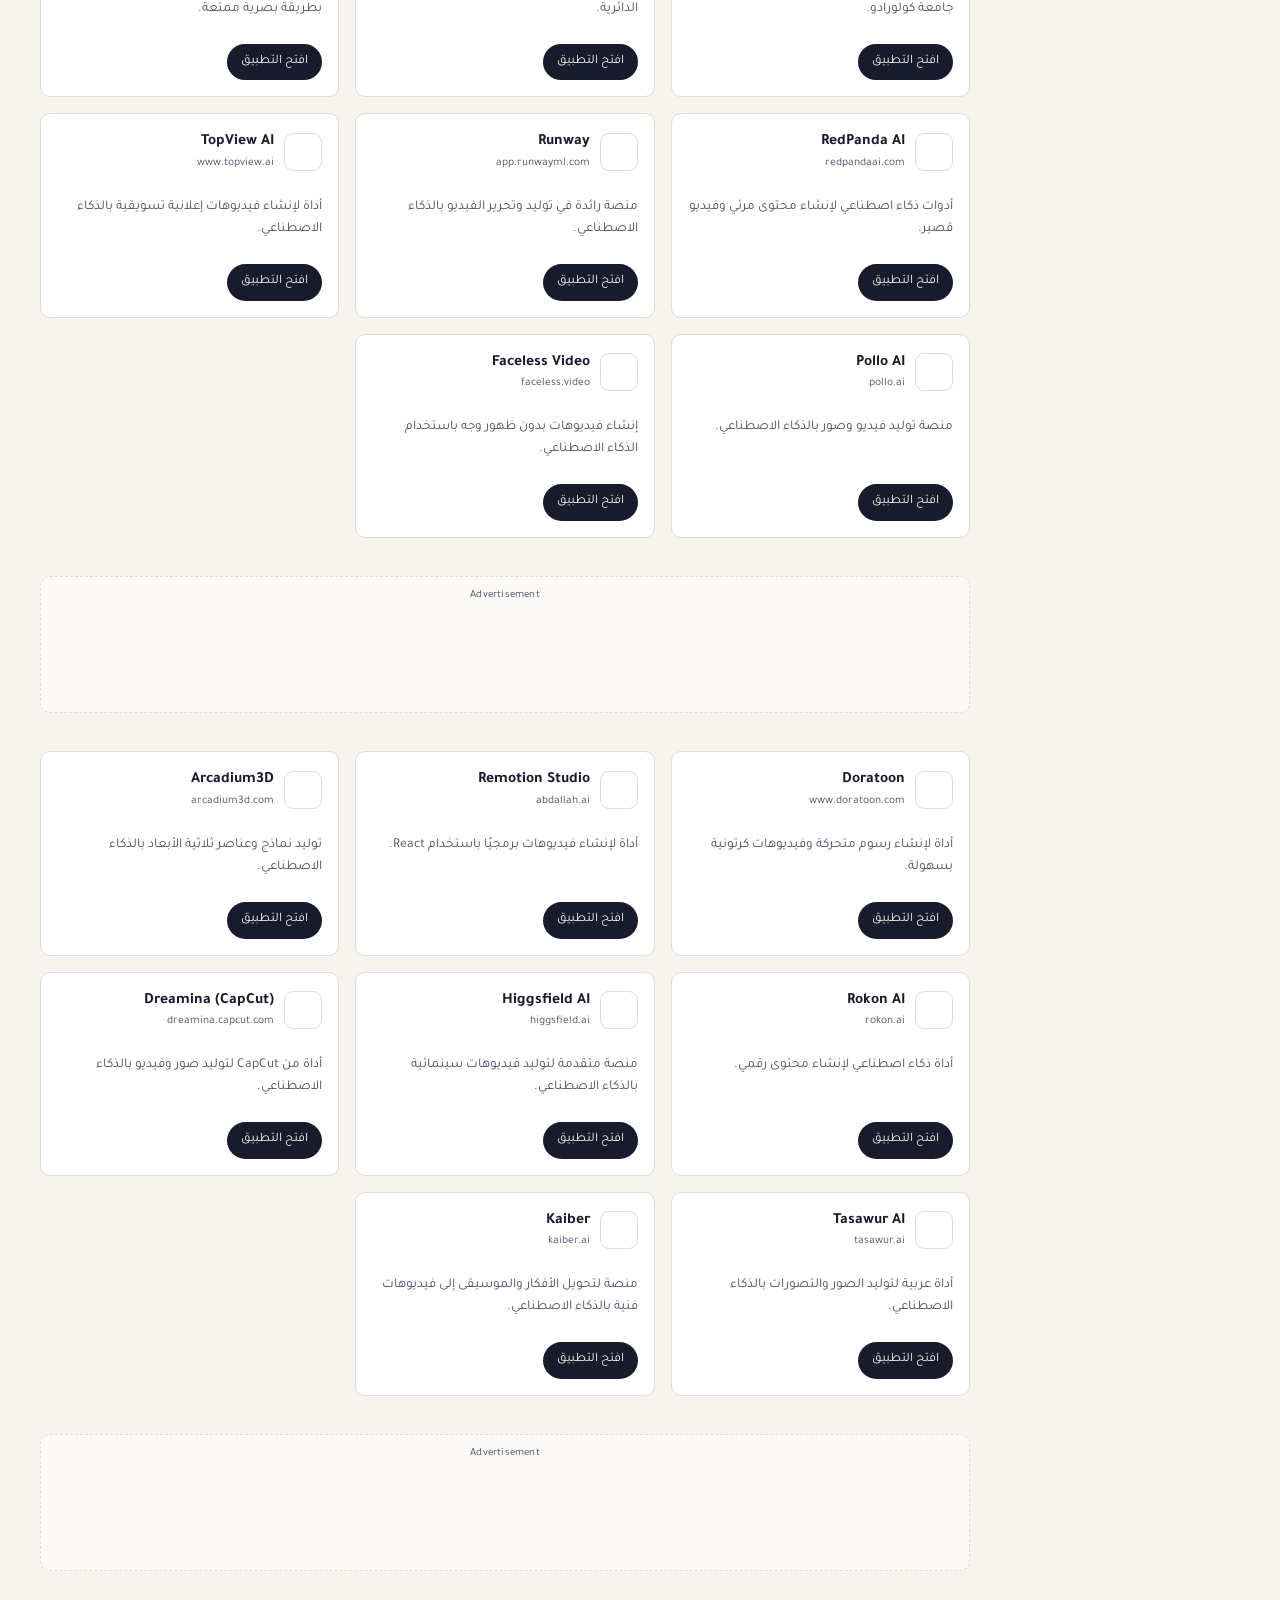
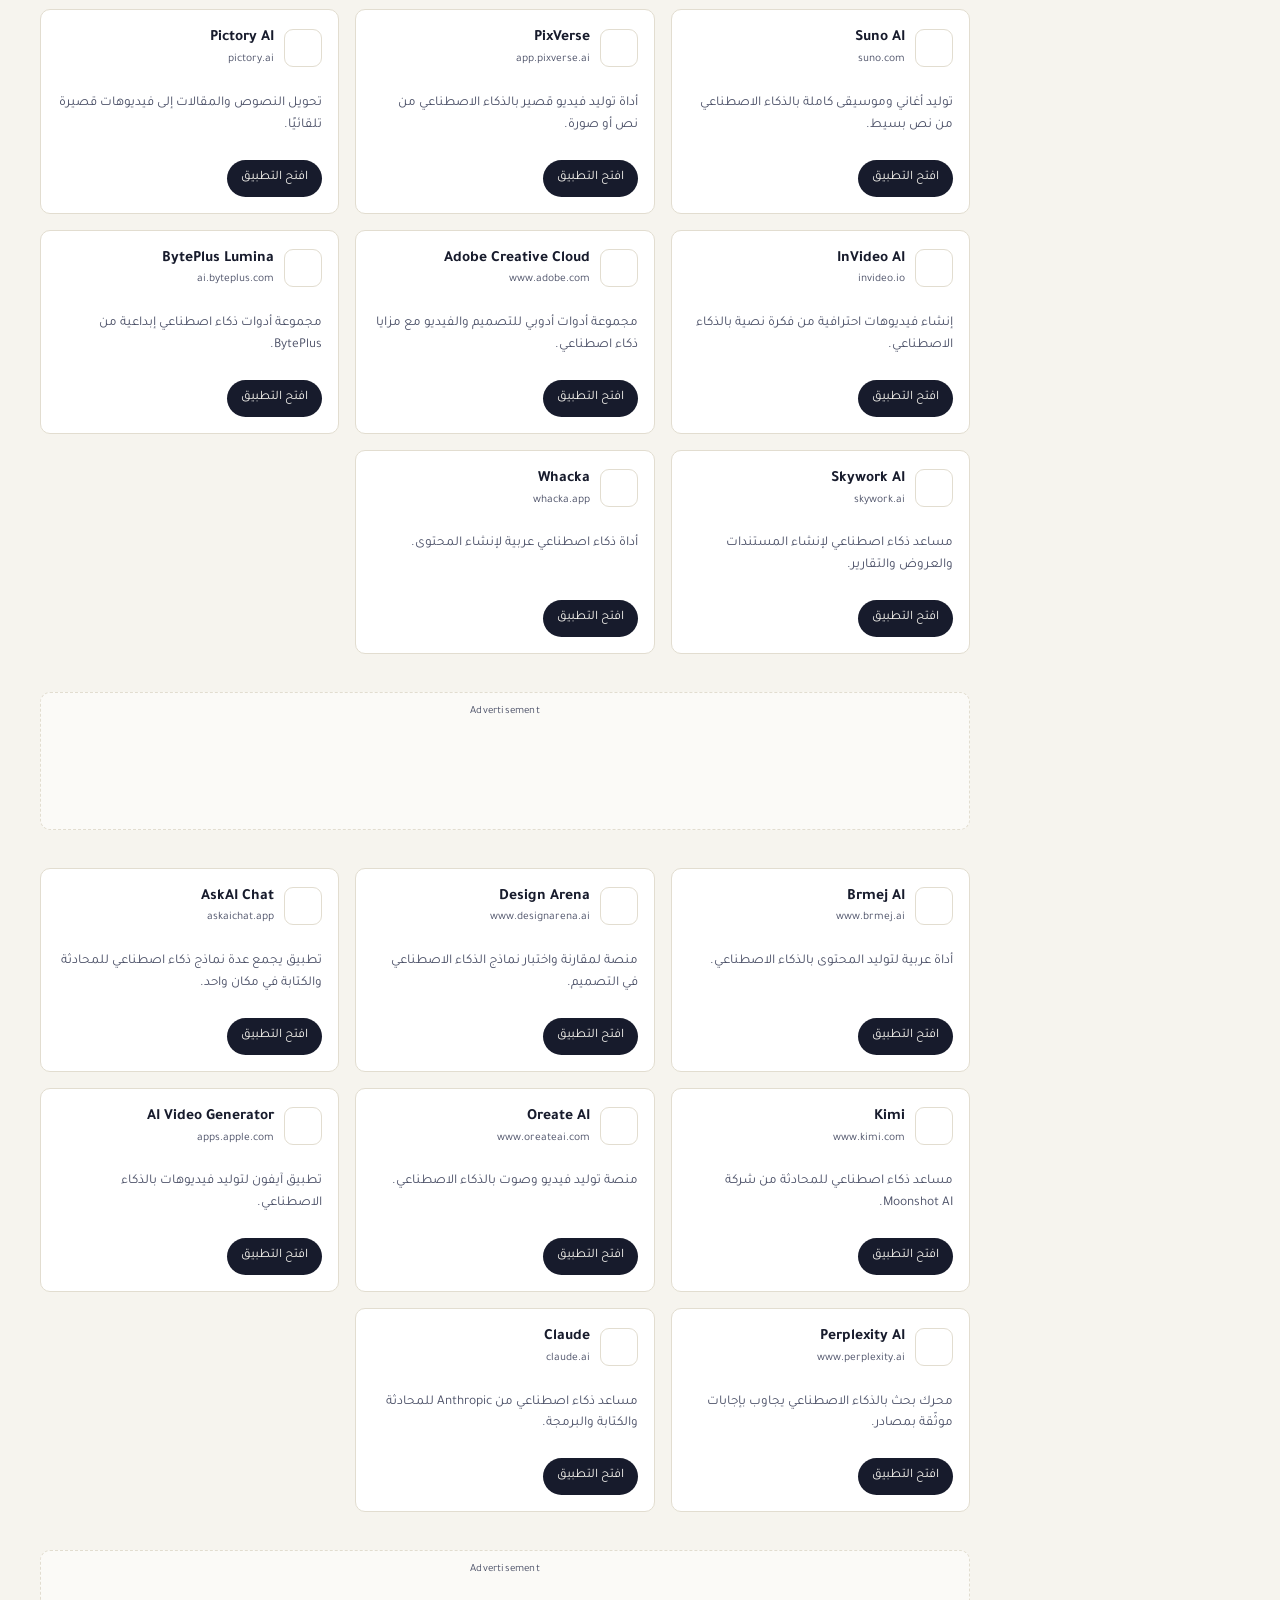
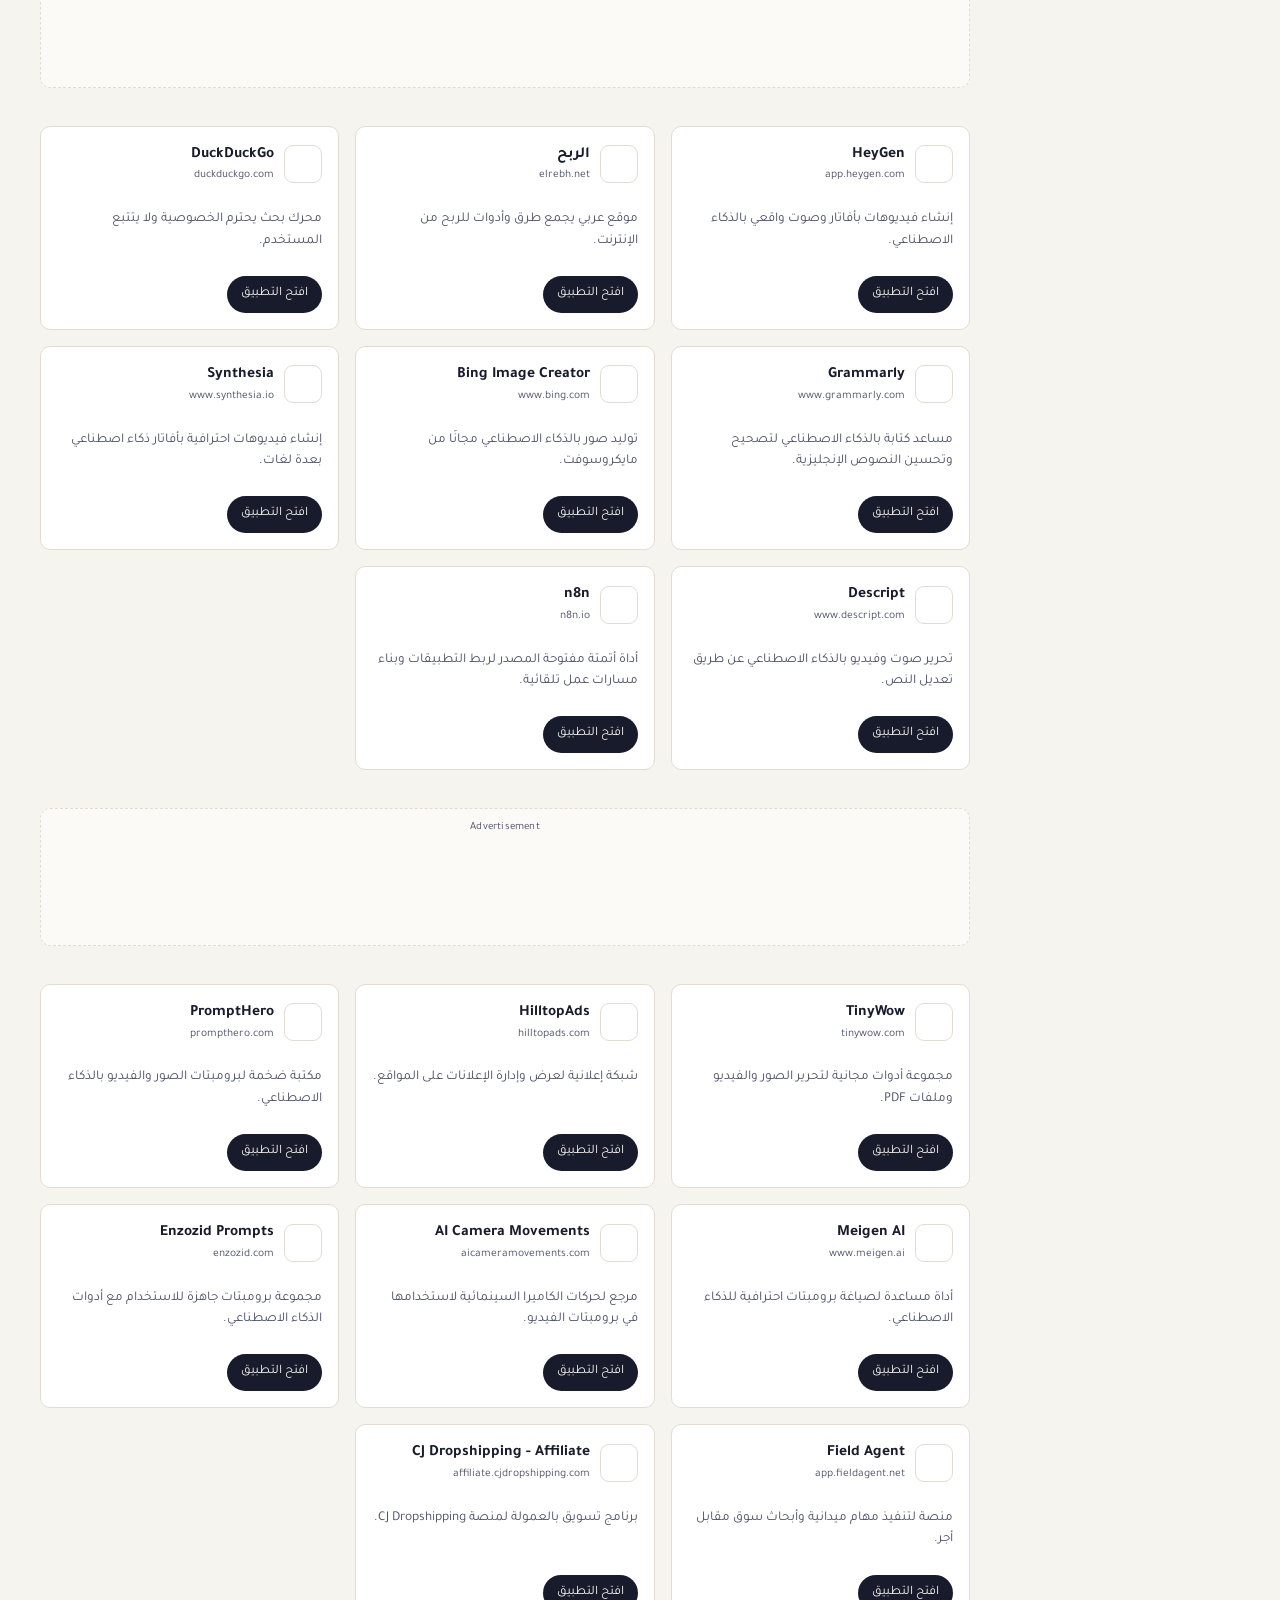
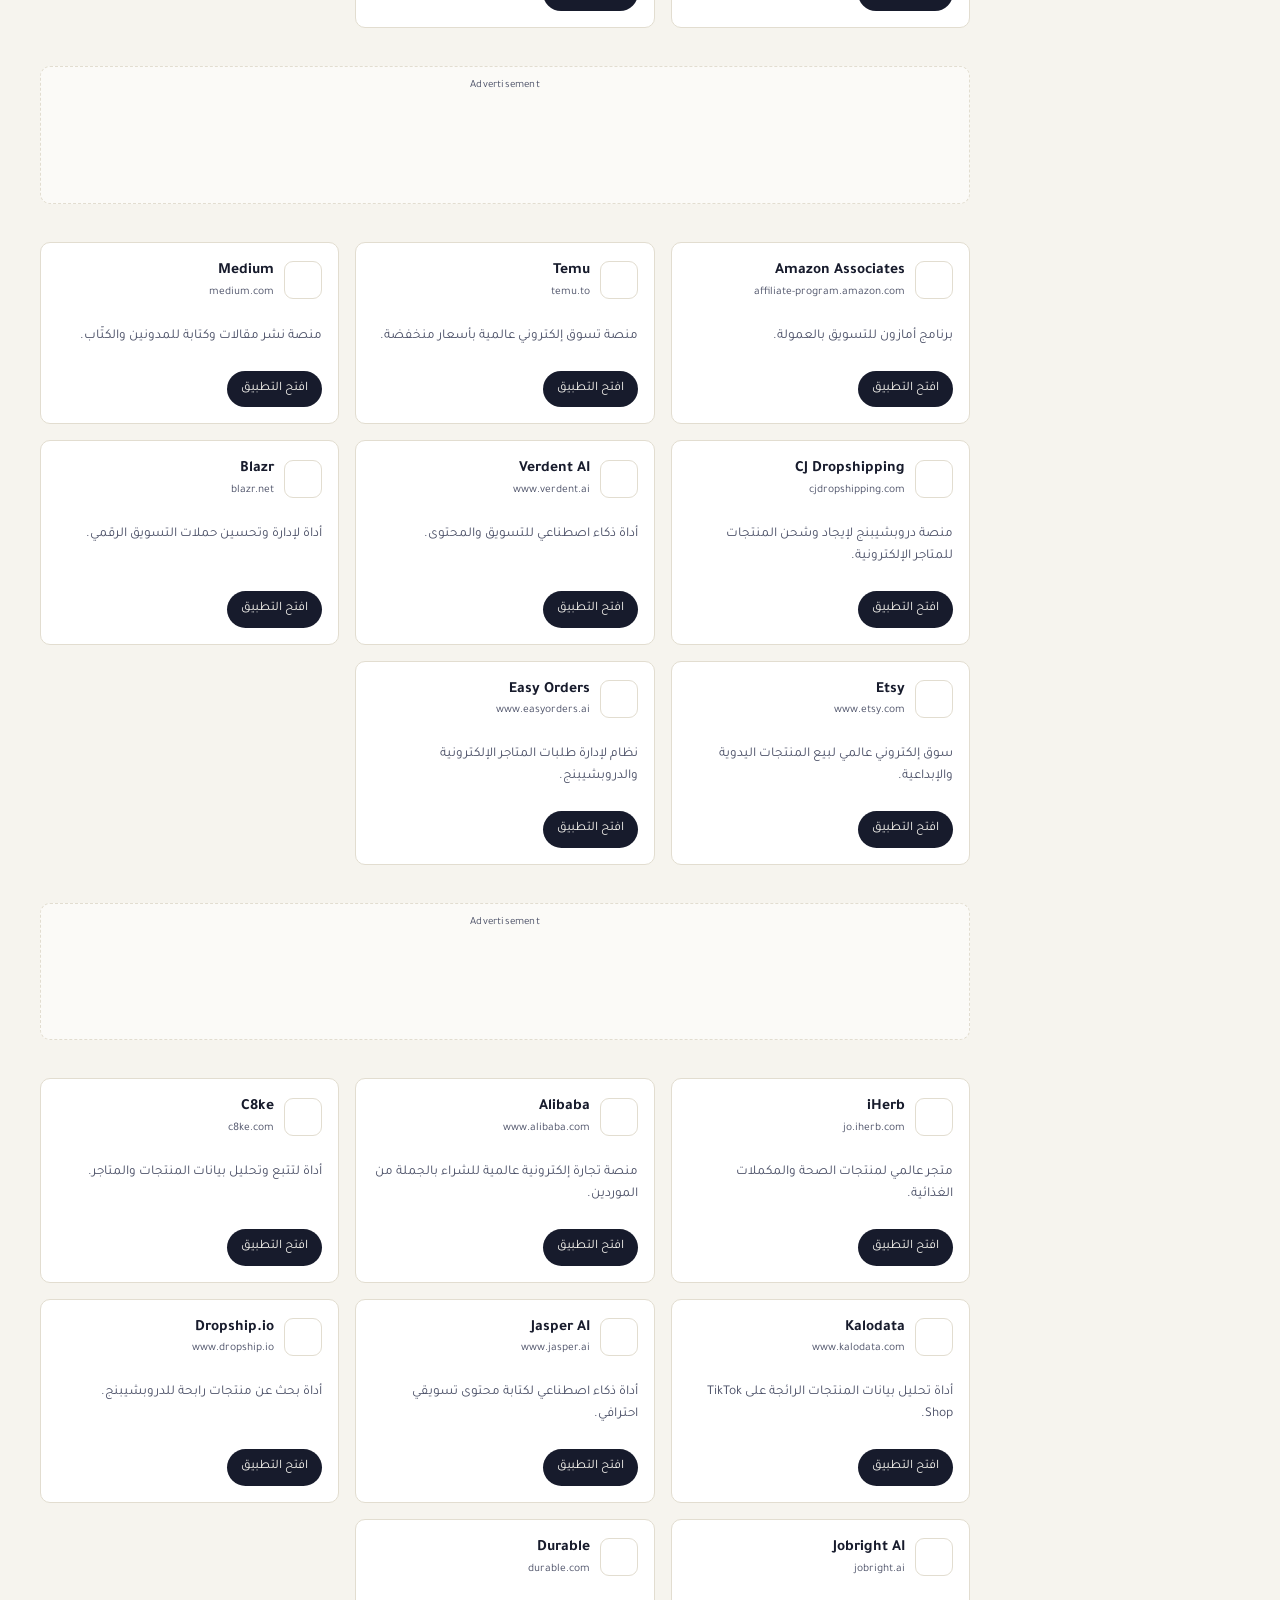
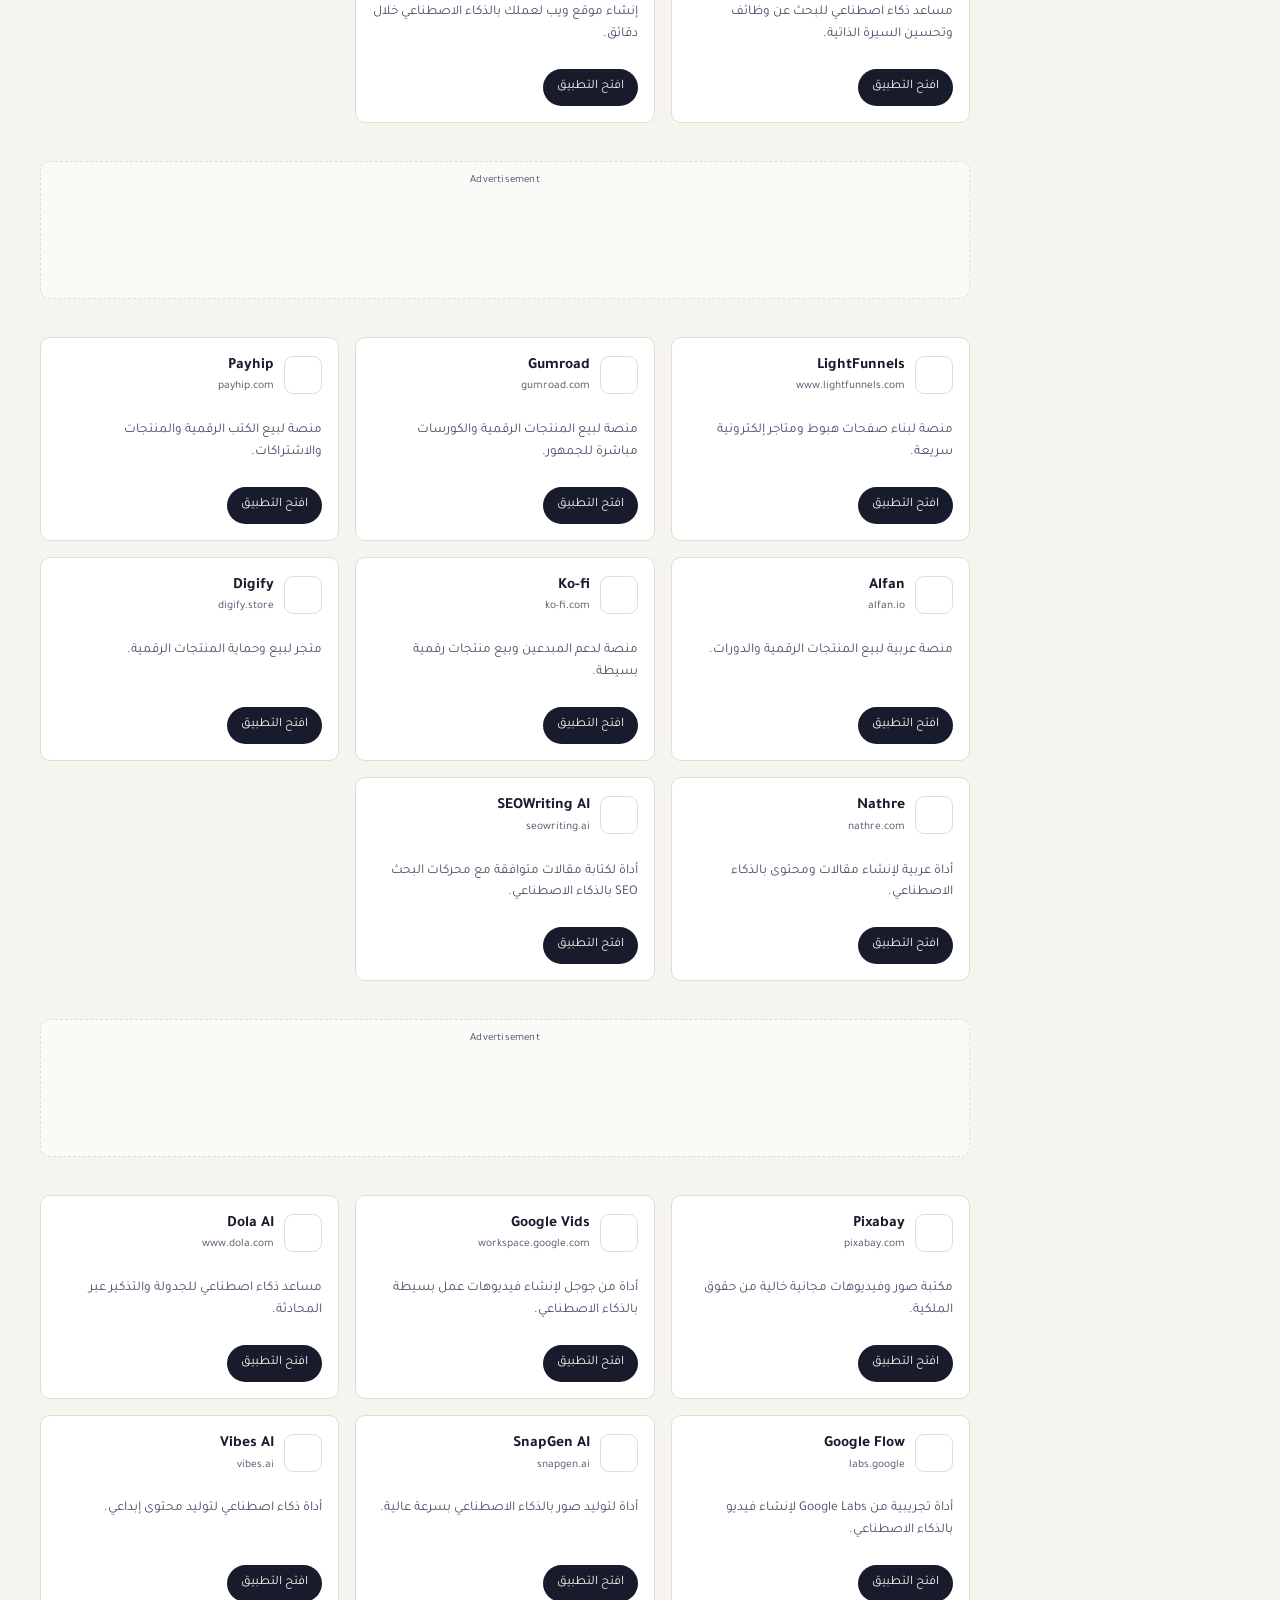
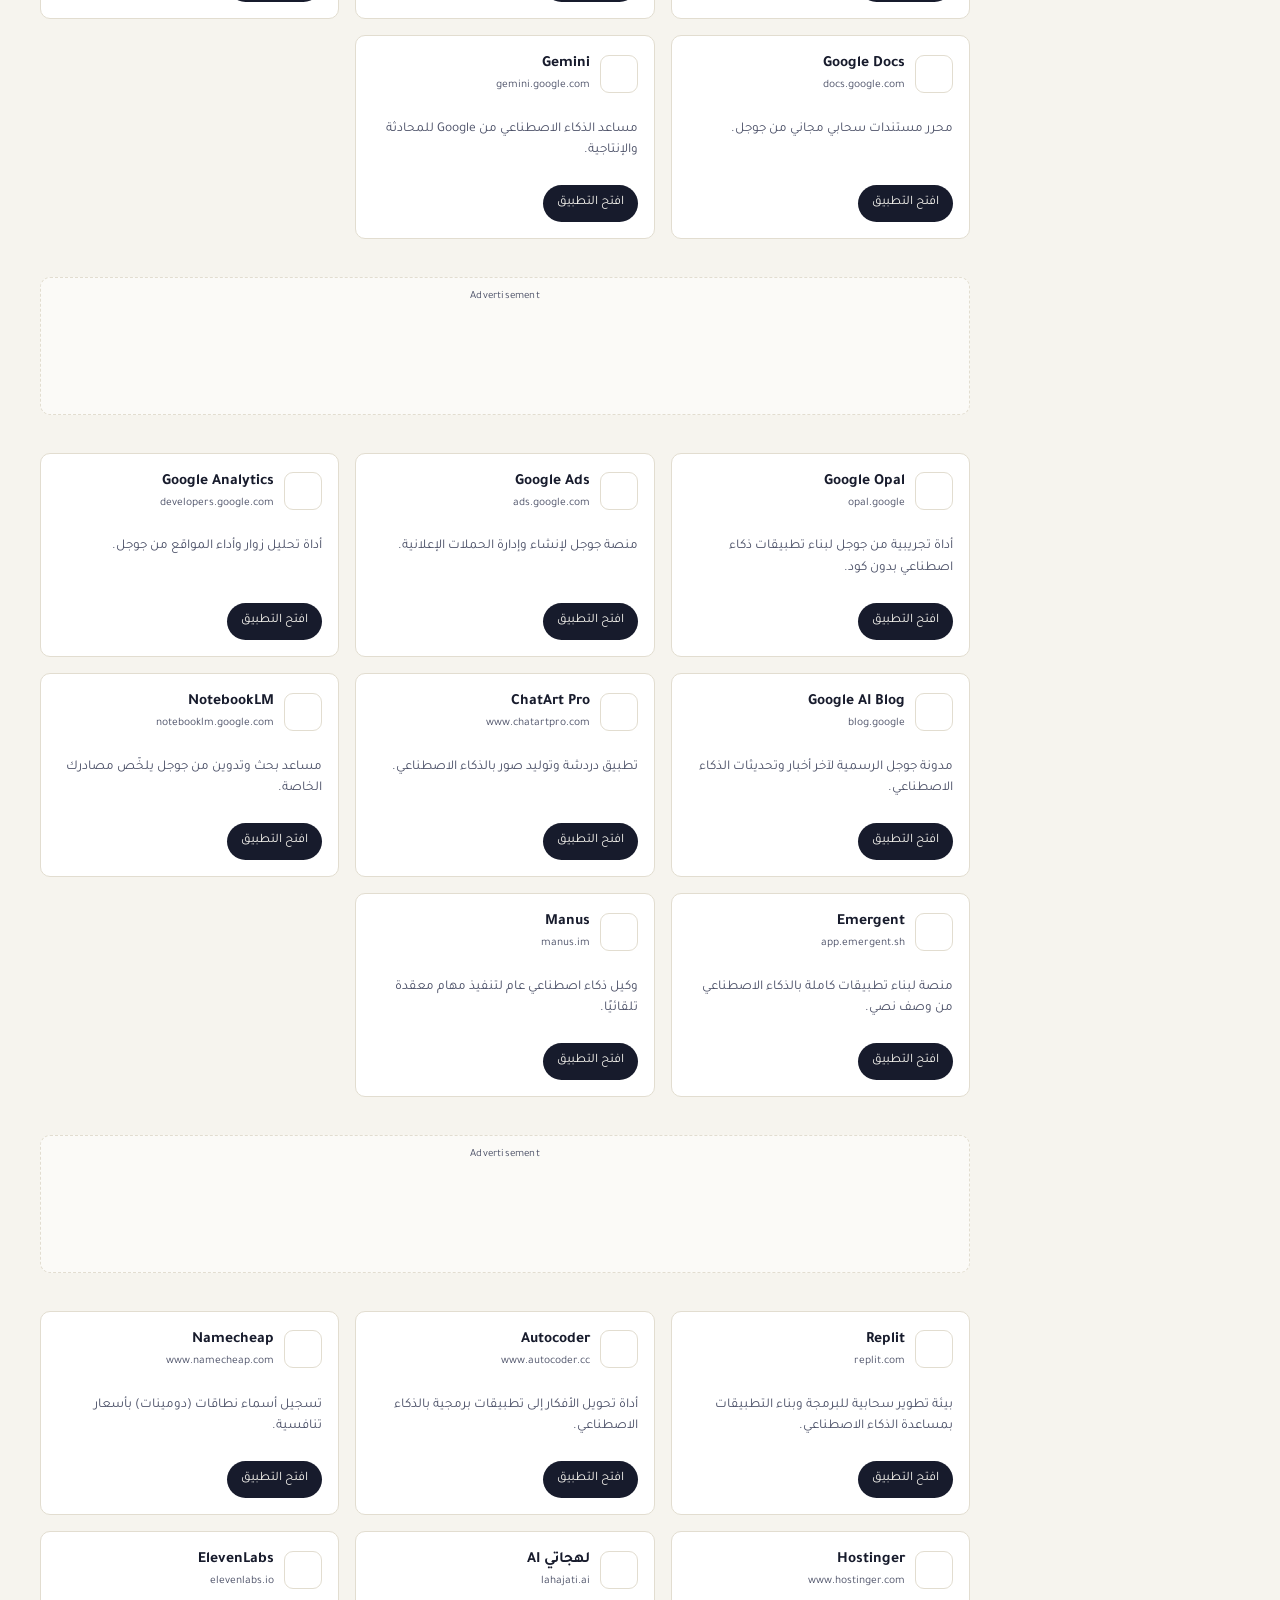
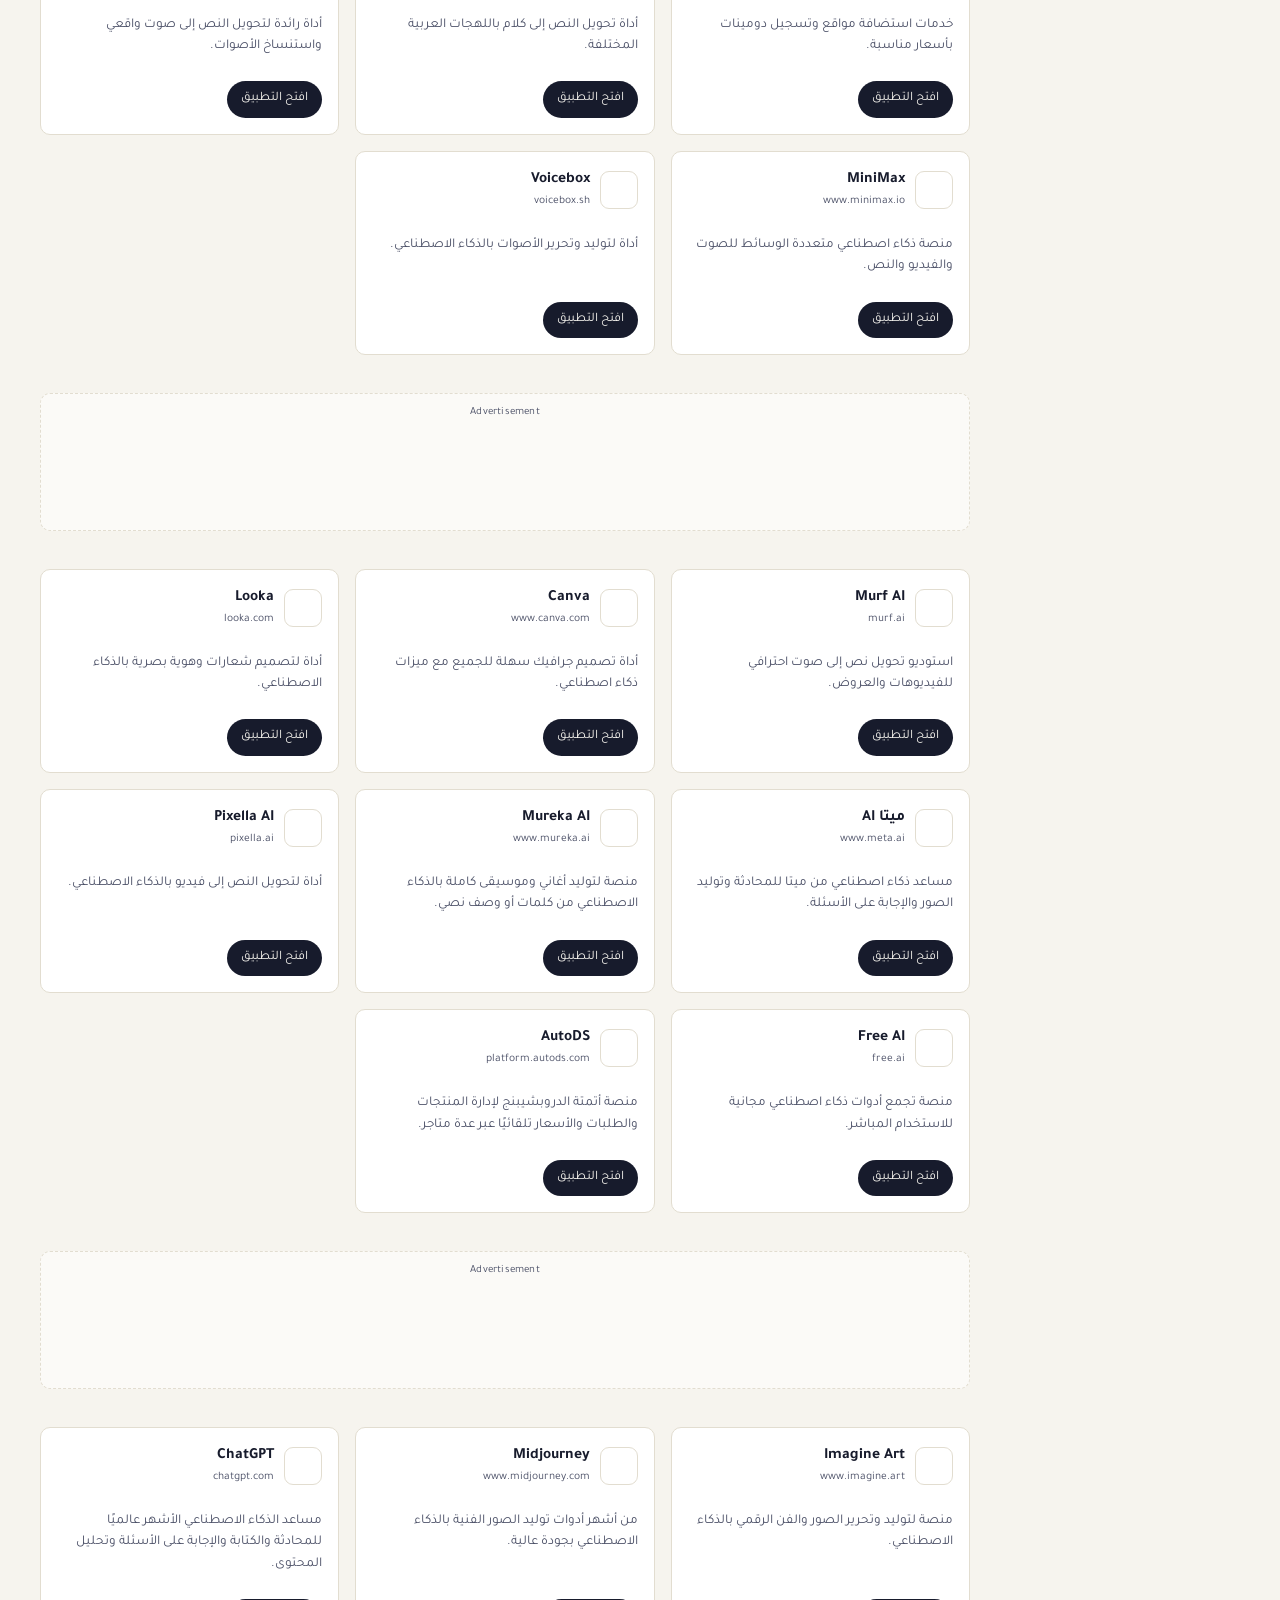
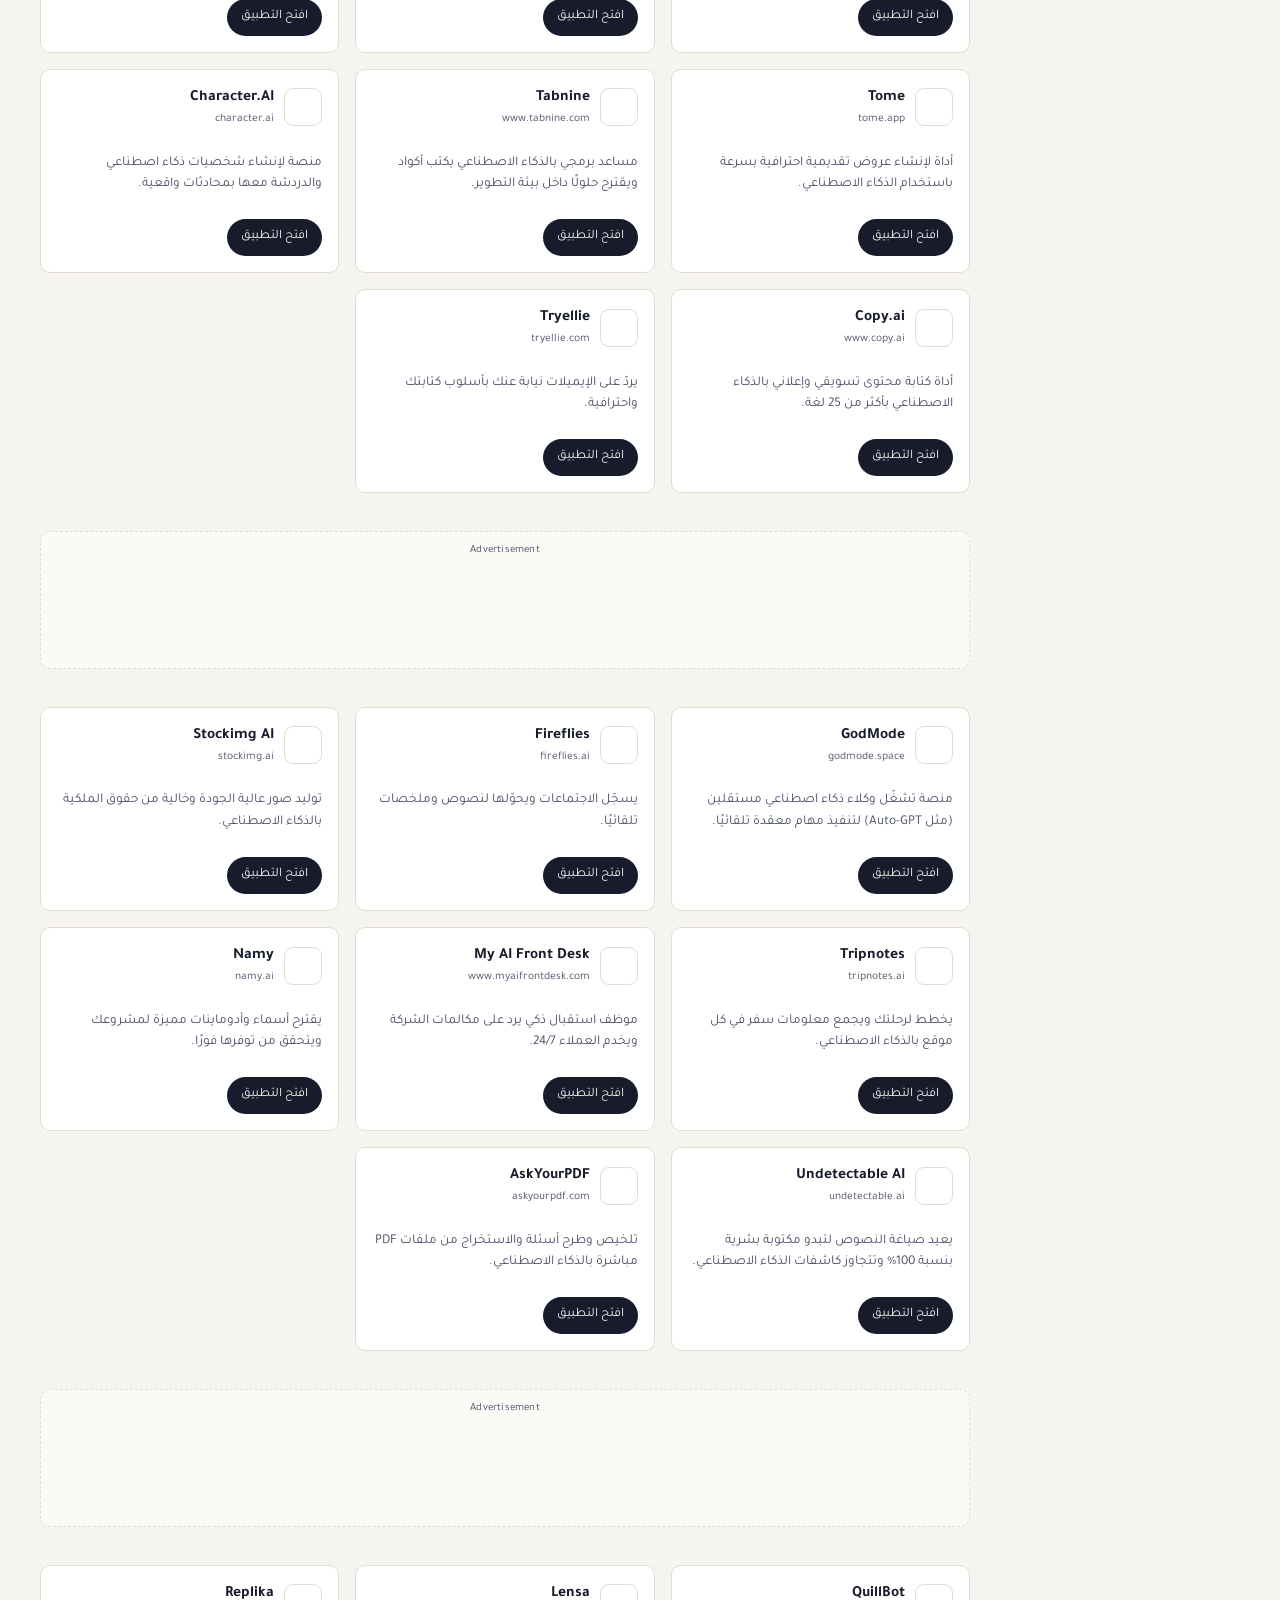
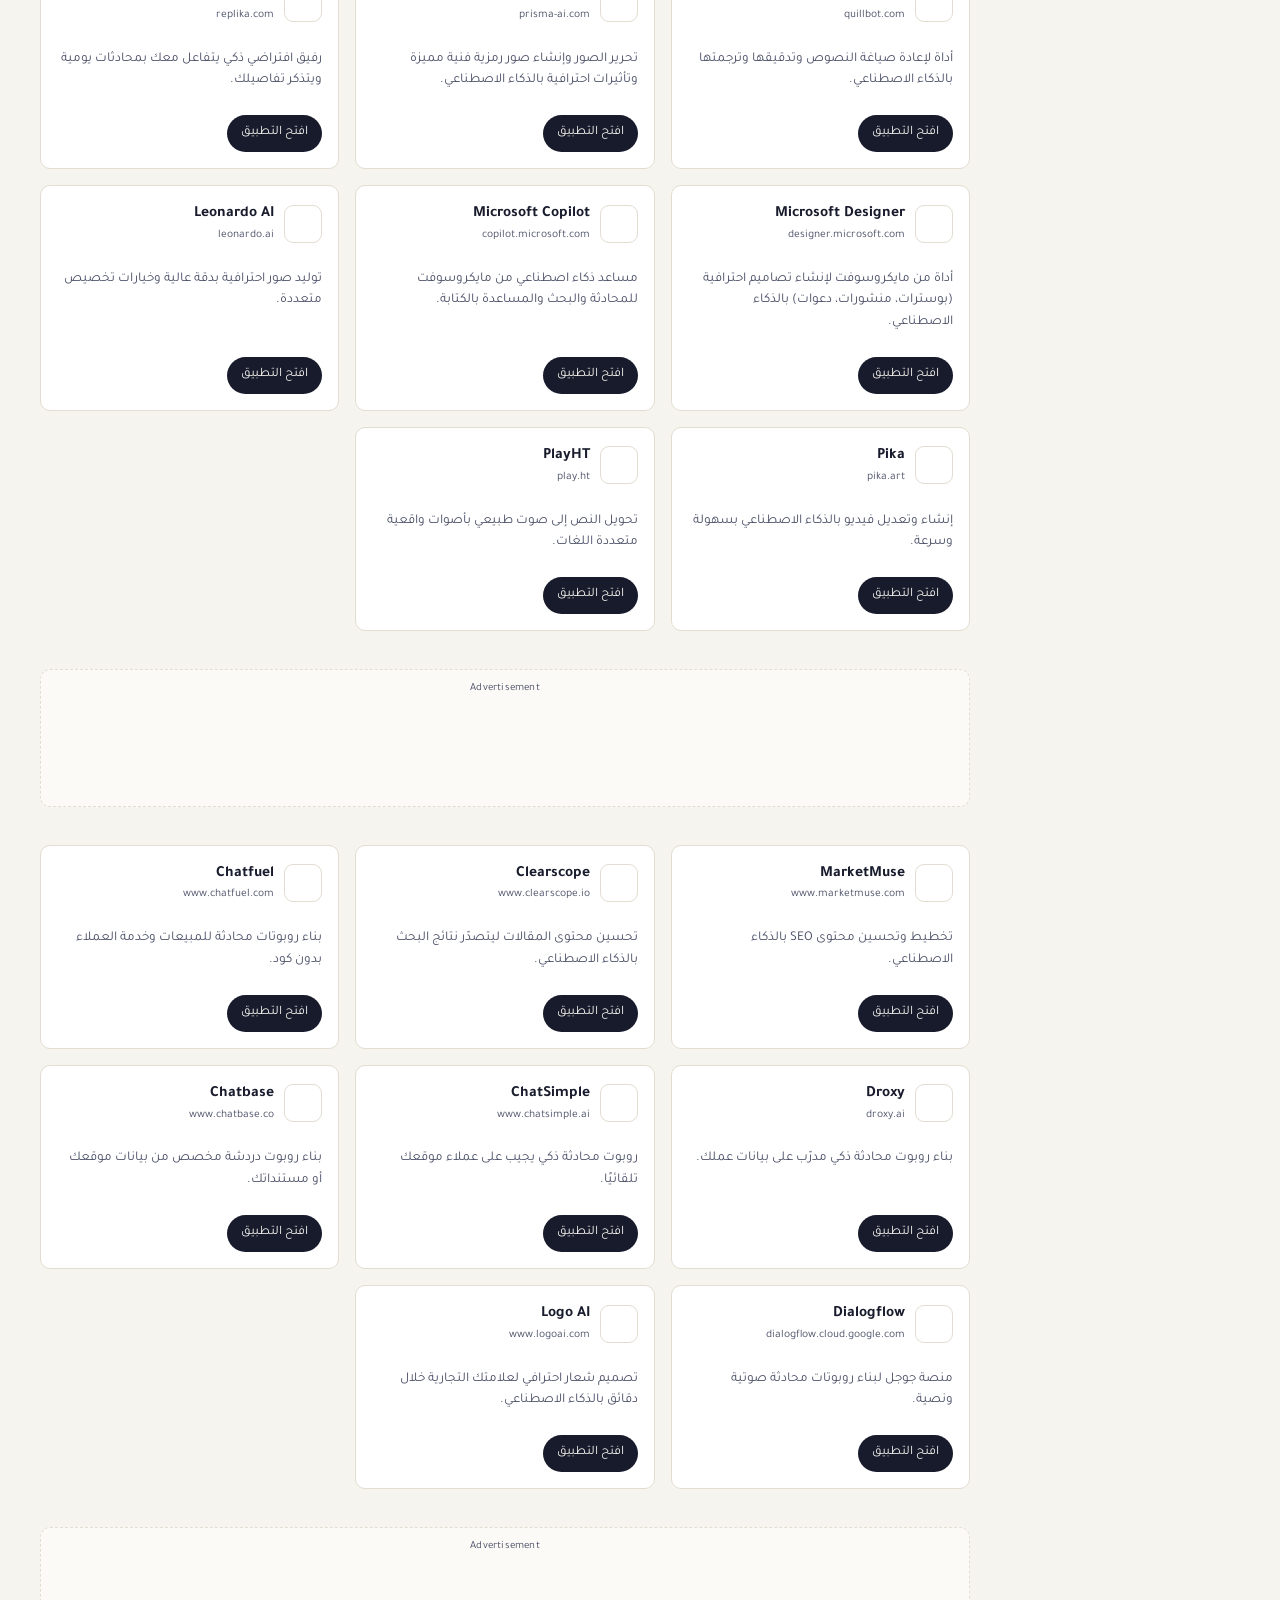
==== commit 837de5d2: "Add 13 new apps: index.html" ====
--- a/index.html
+++ b/index.html
@@ -143,7 +143,7 @@
   </div>
 </footer>
 
-<script src="data.js?v=20260928a"></script>
-<script src="script.js?v=20260928a"></script>
+<script src="data.js?v=20260928b"></script>
+<script src="script.js?v=20260928b"></script>
 </body>
 </html>
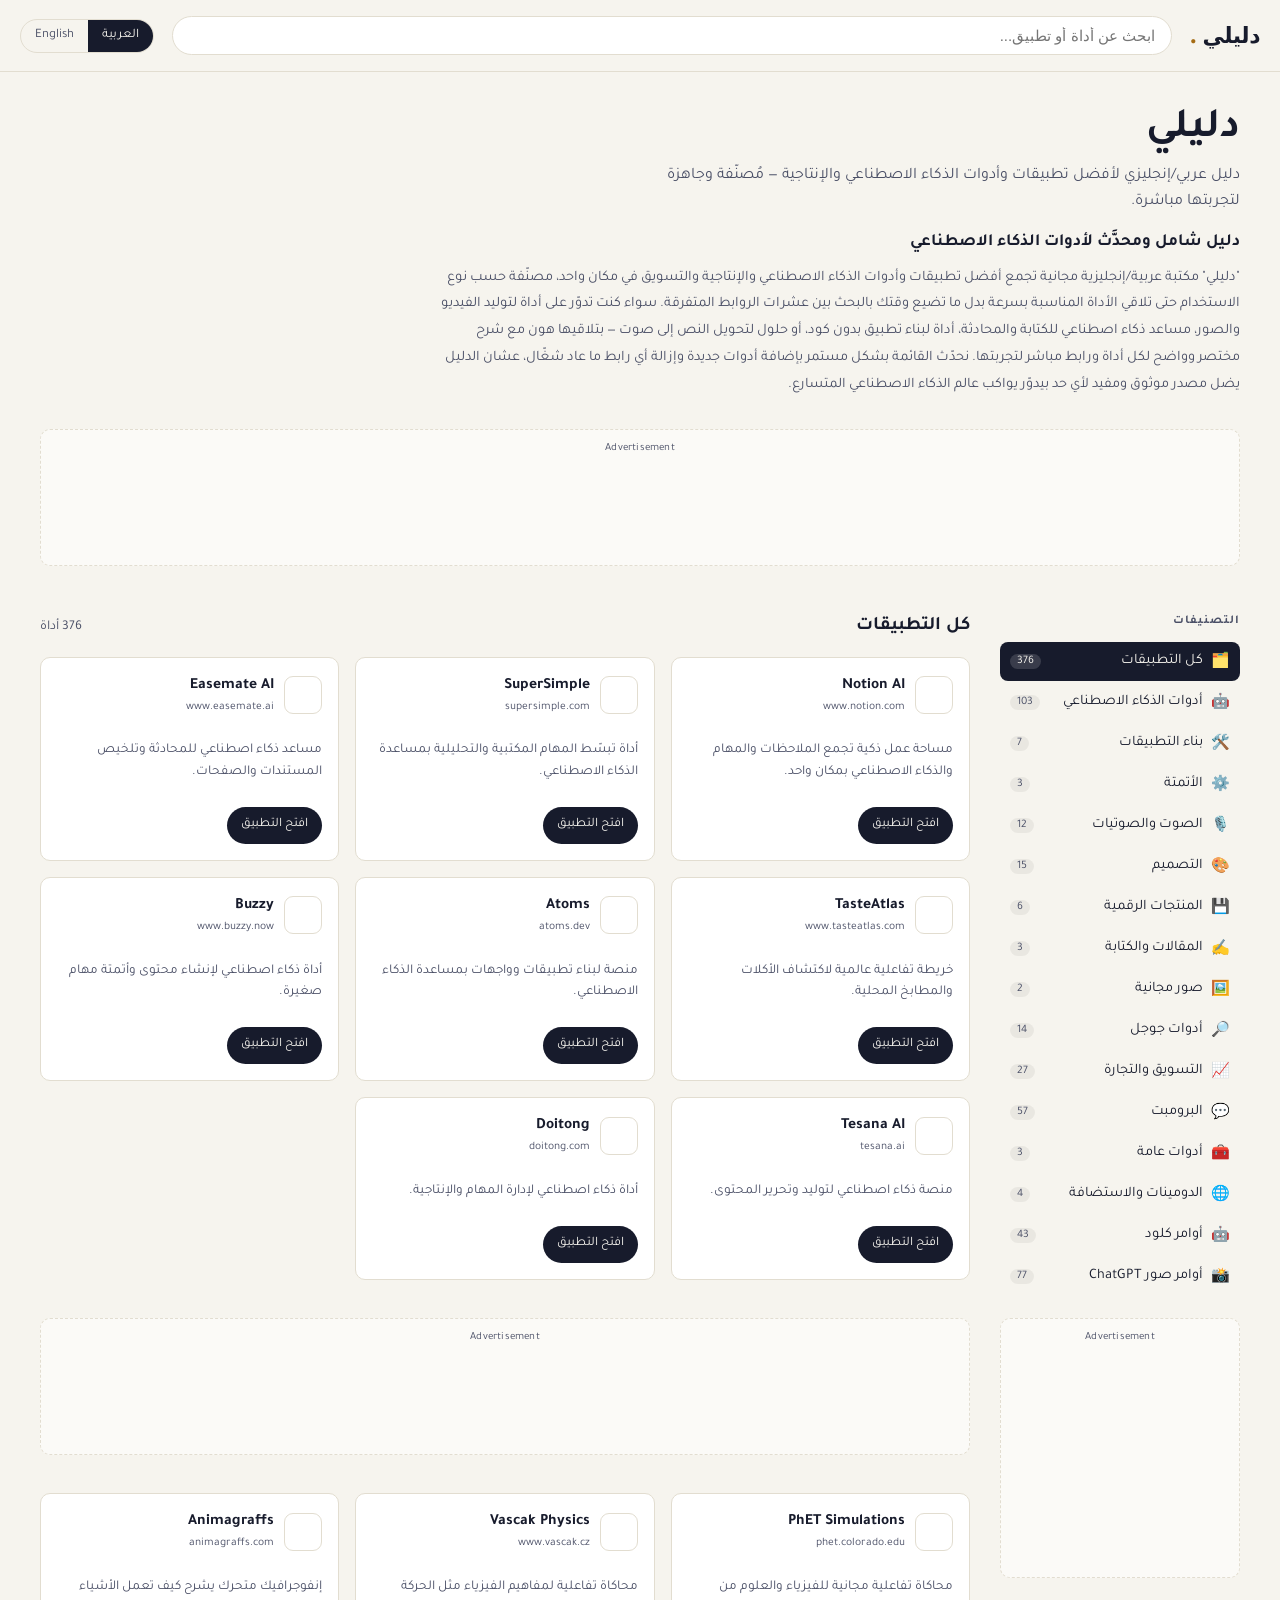
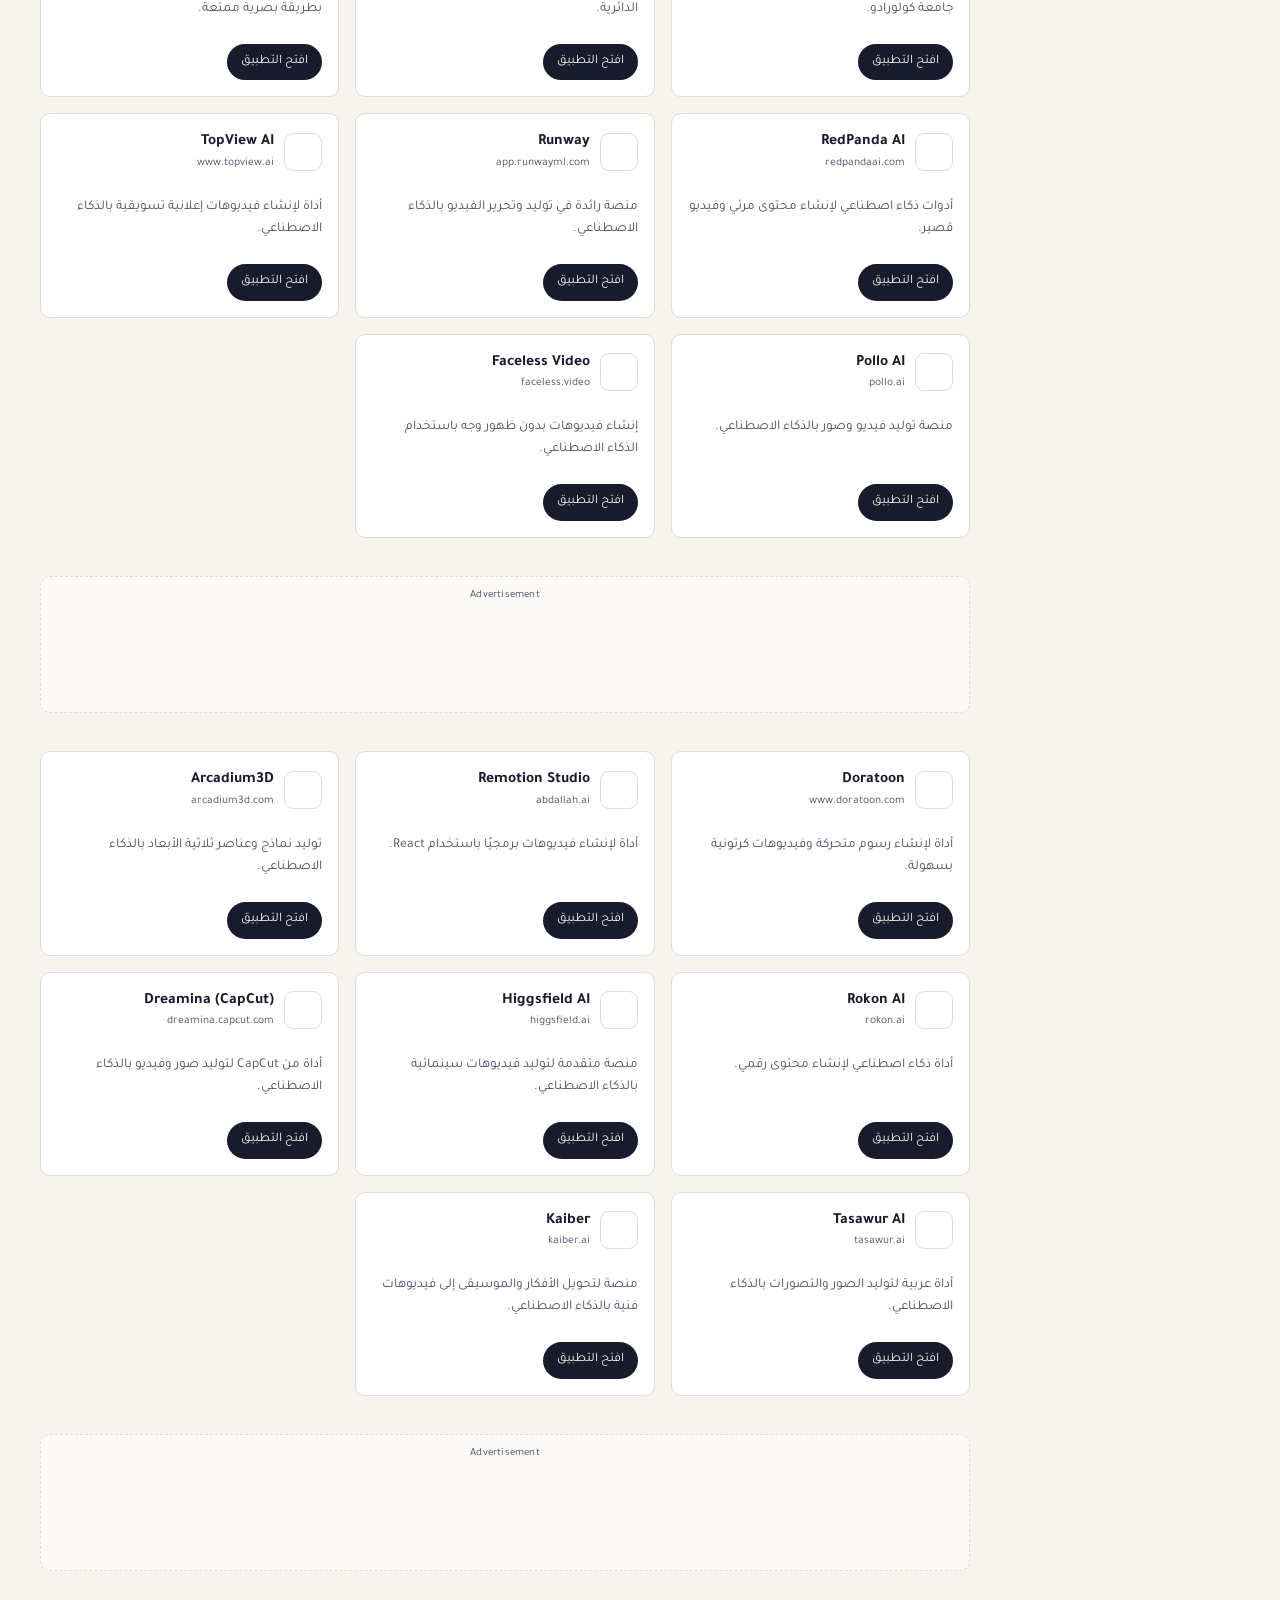
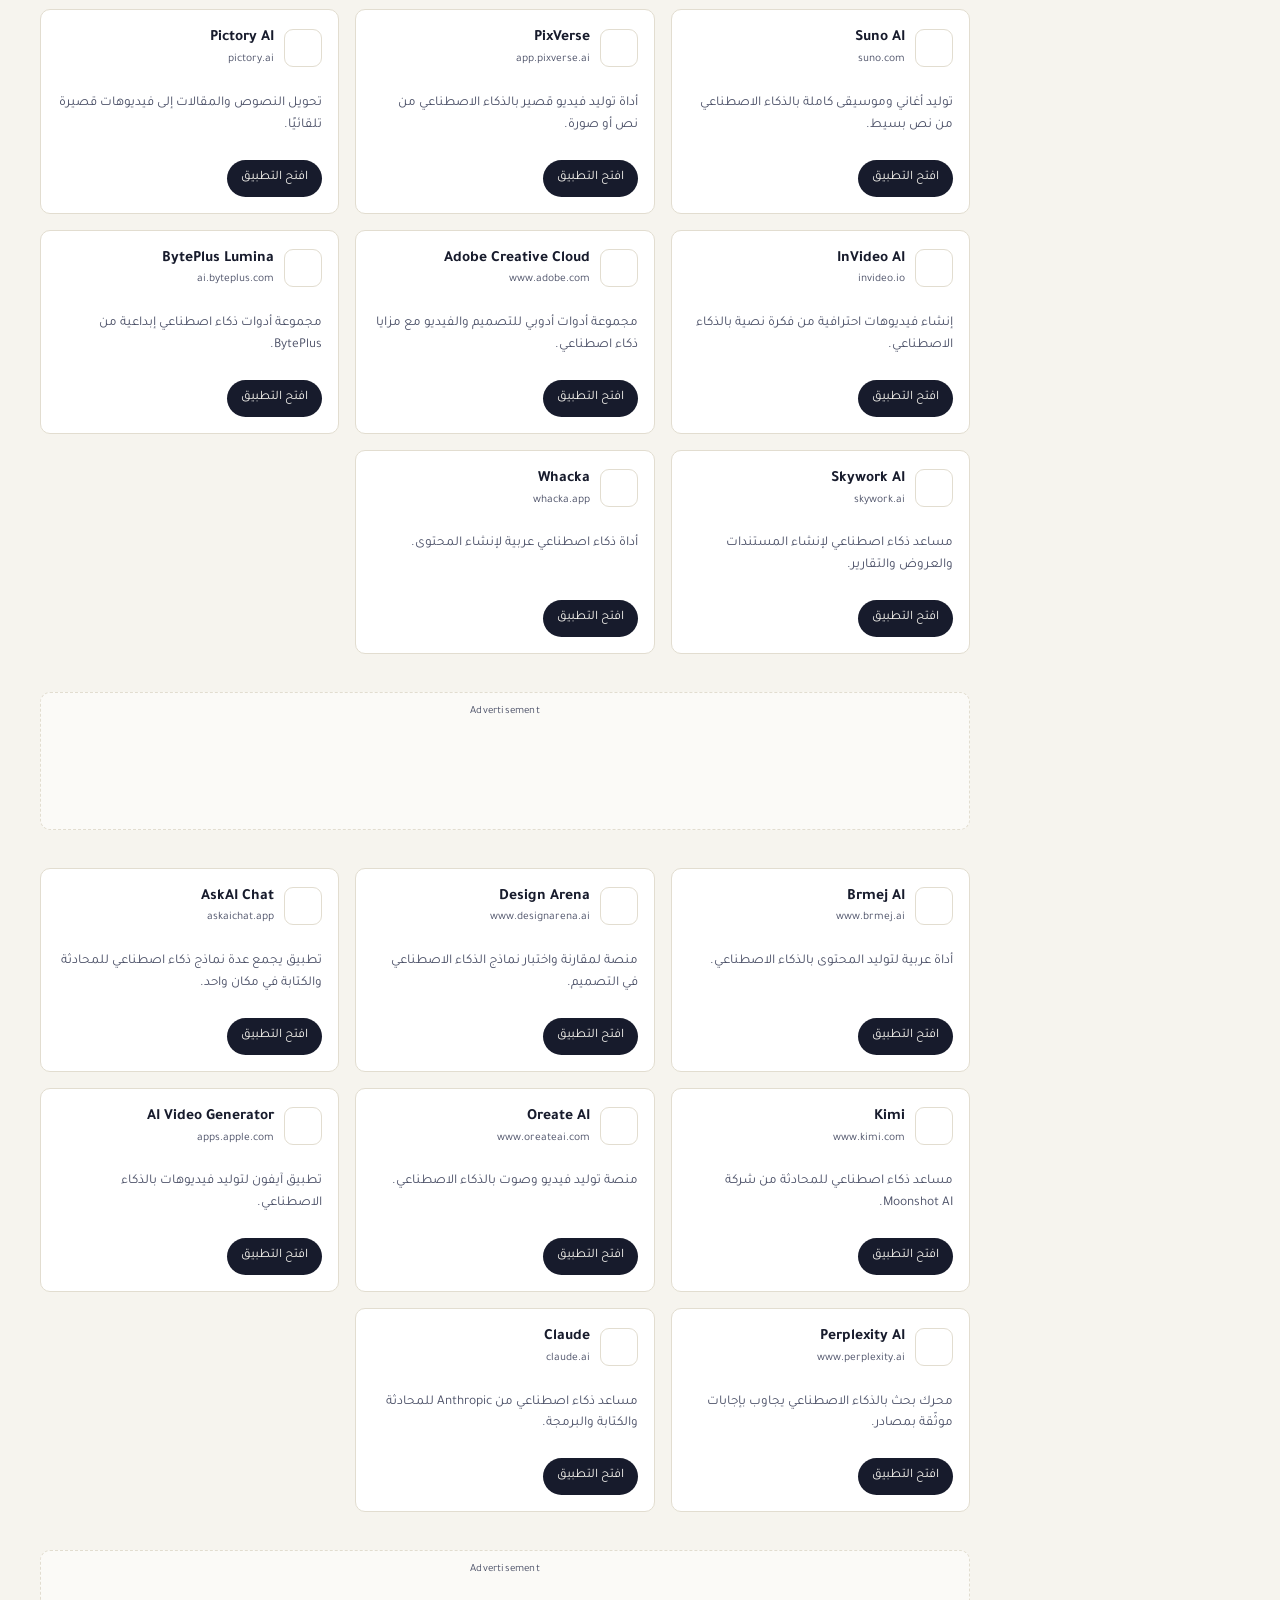
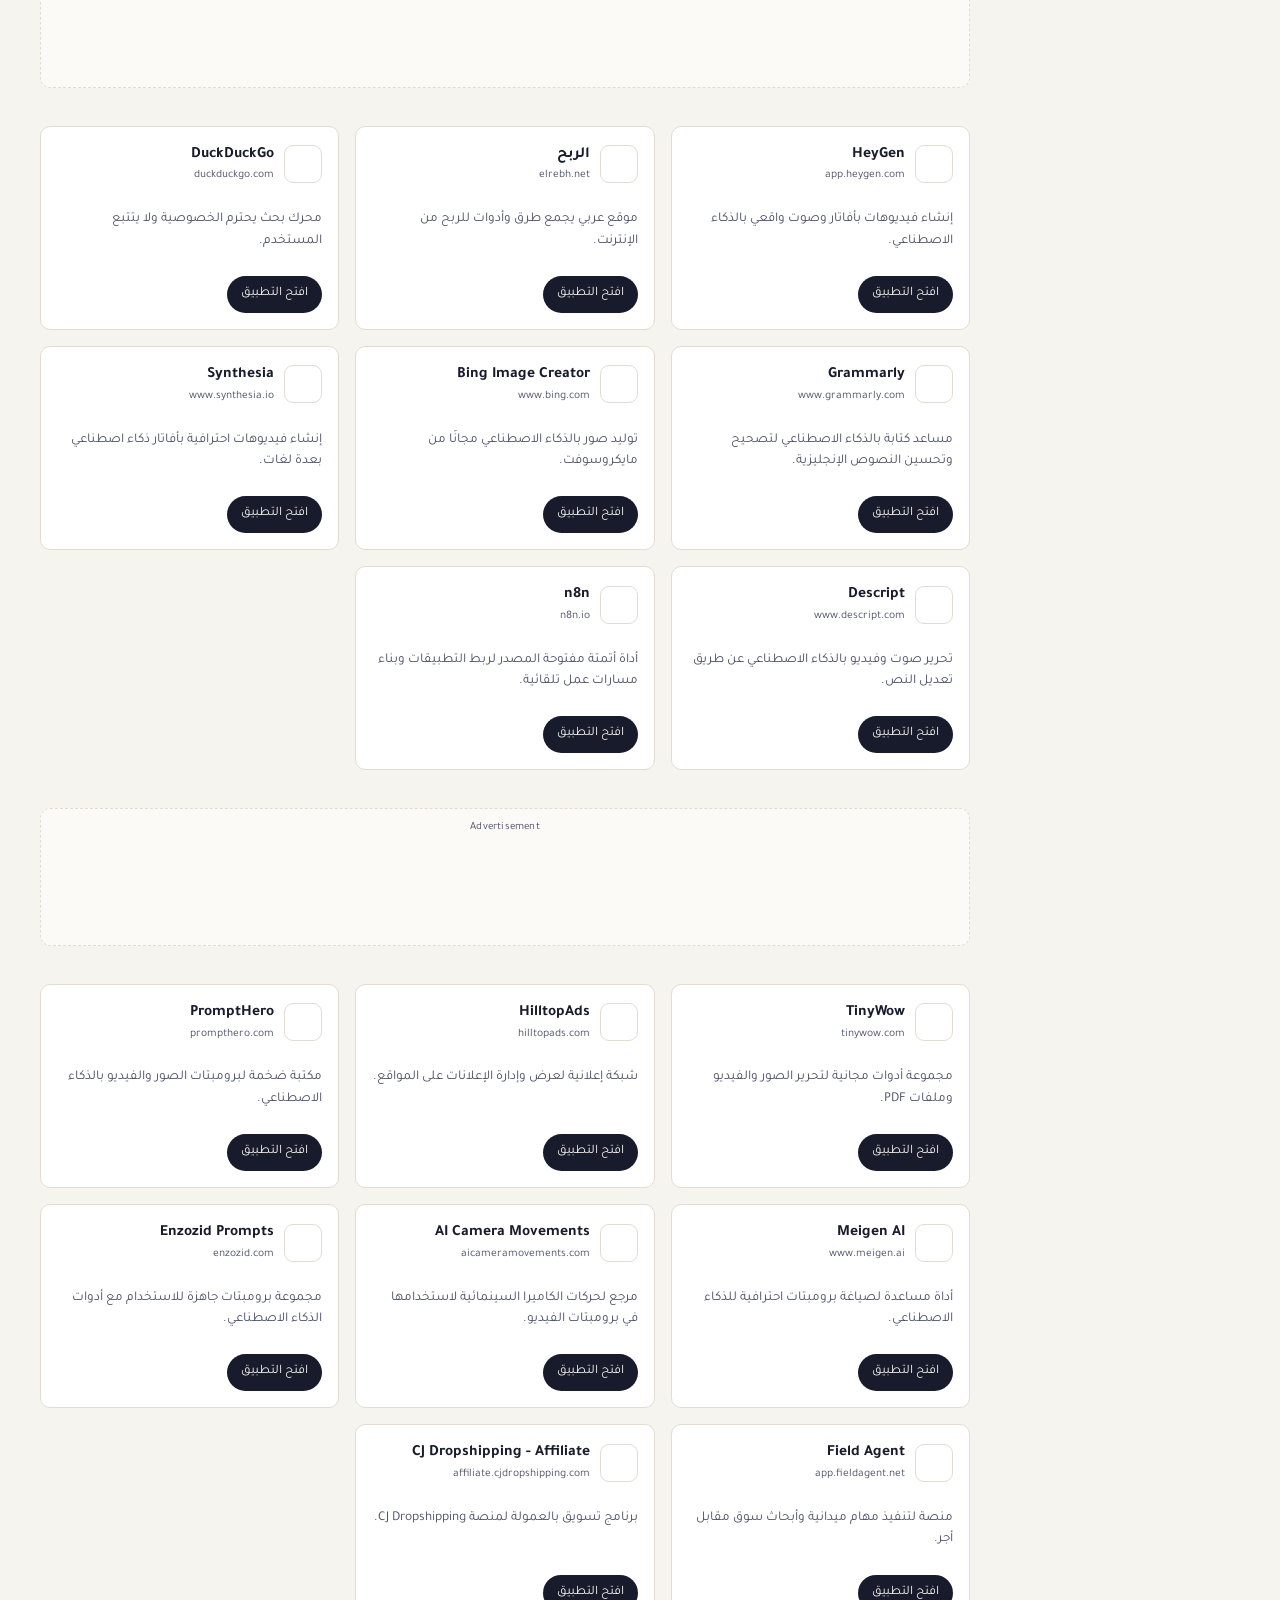
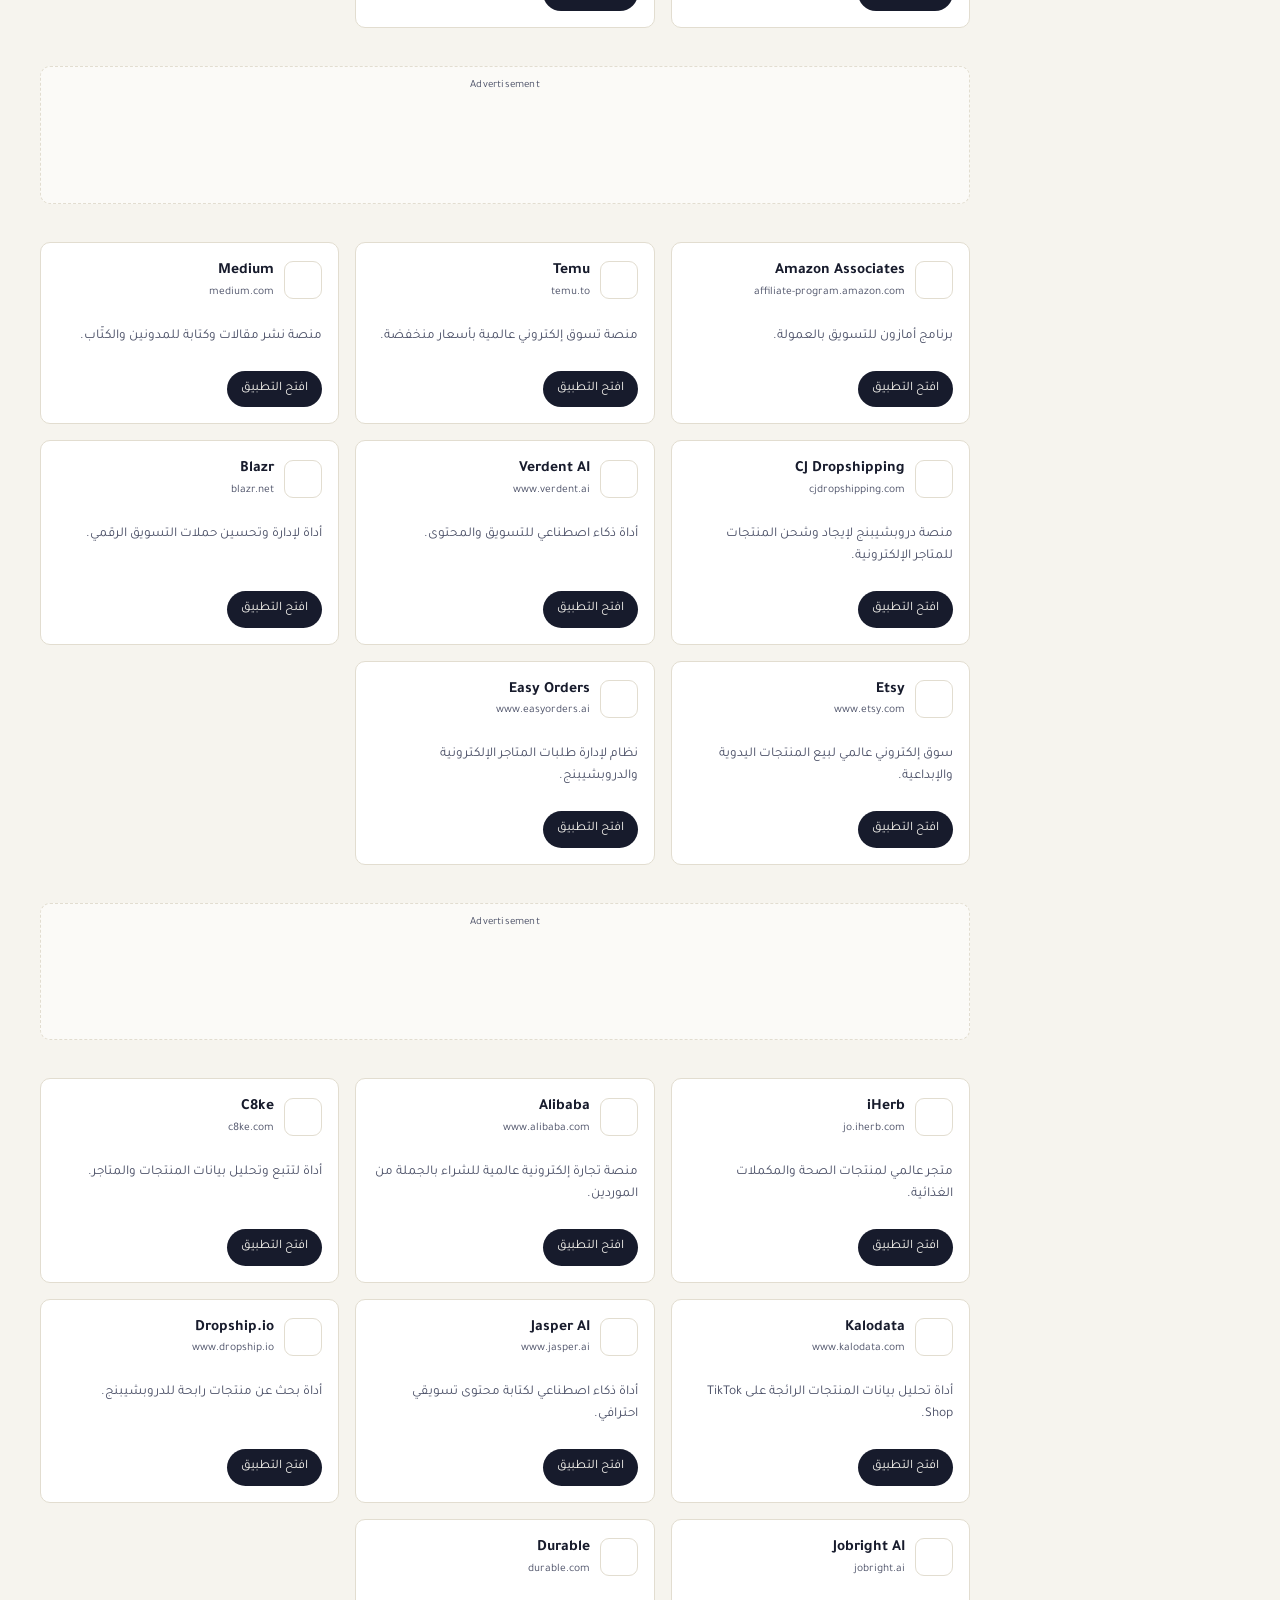
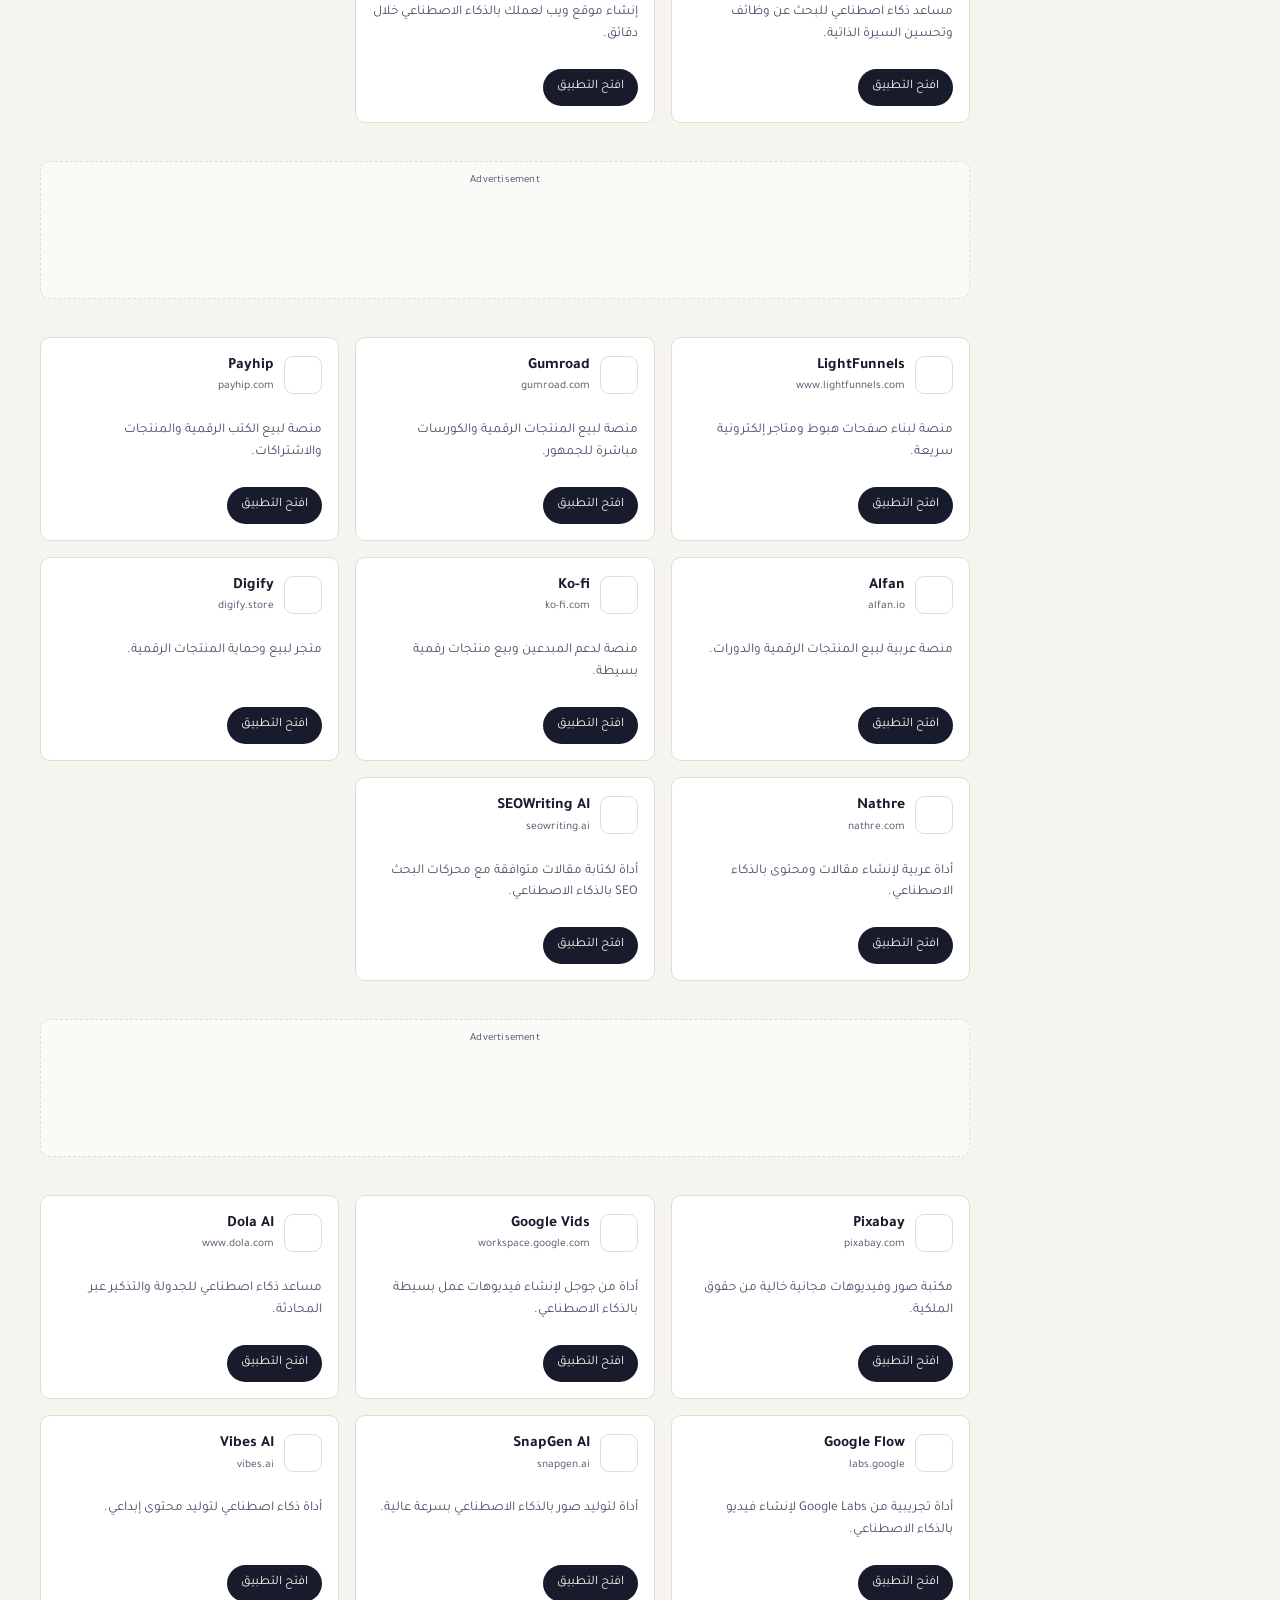
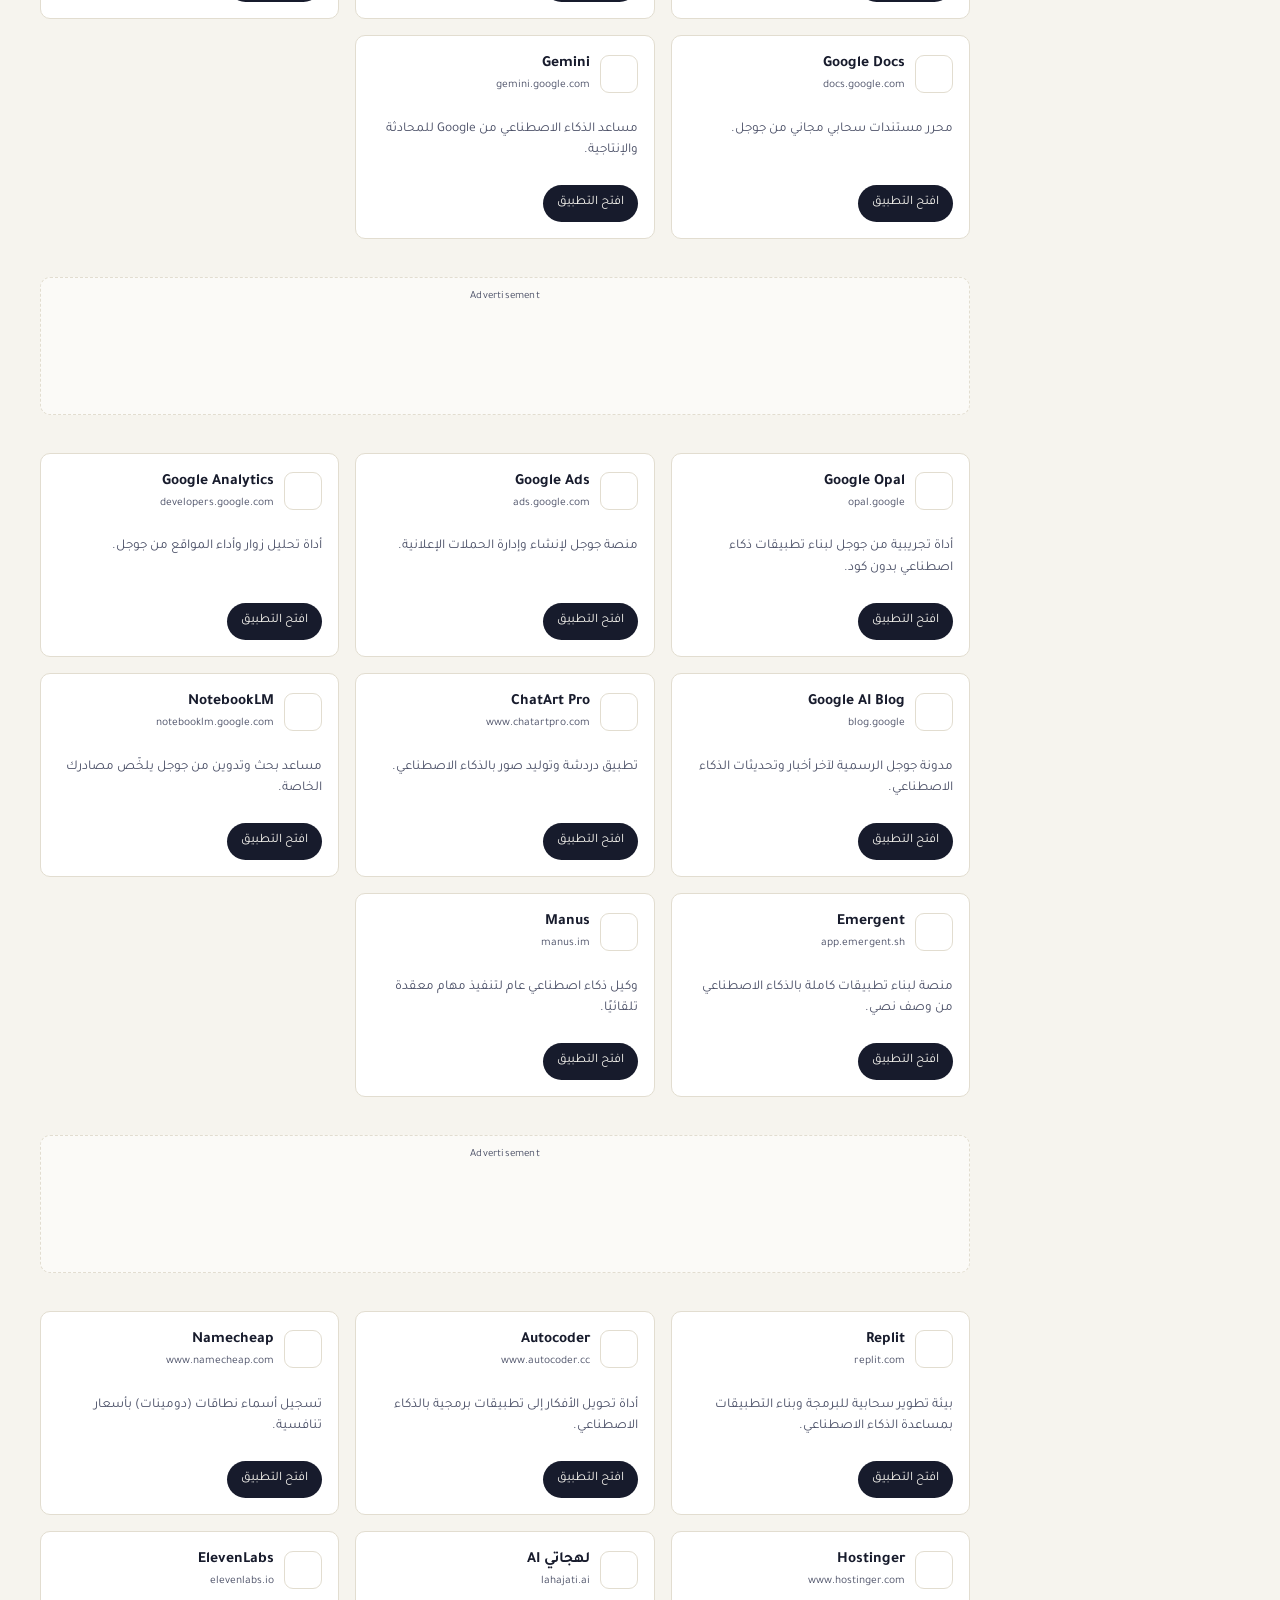
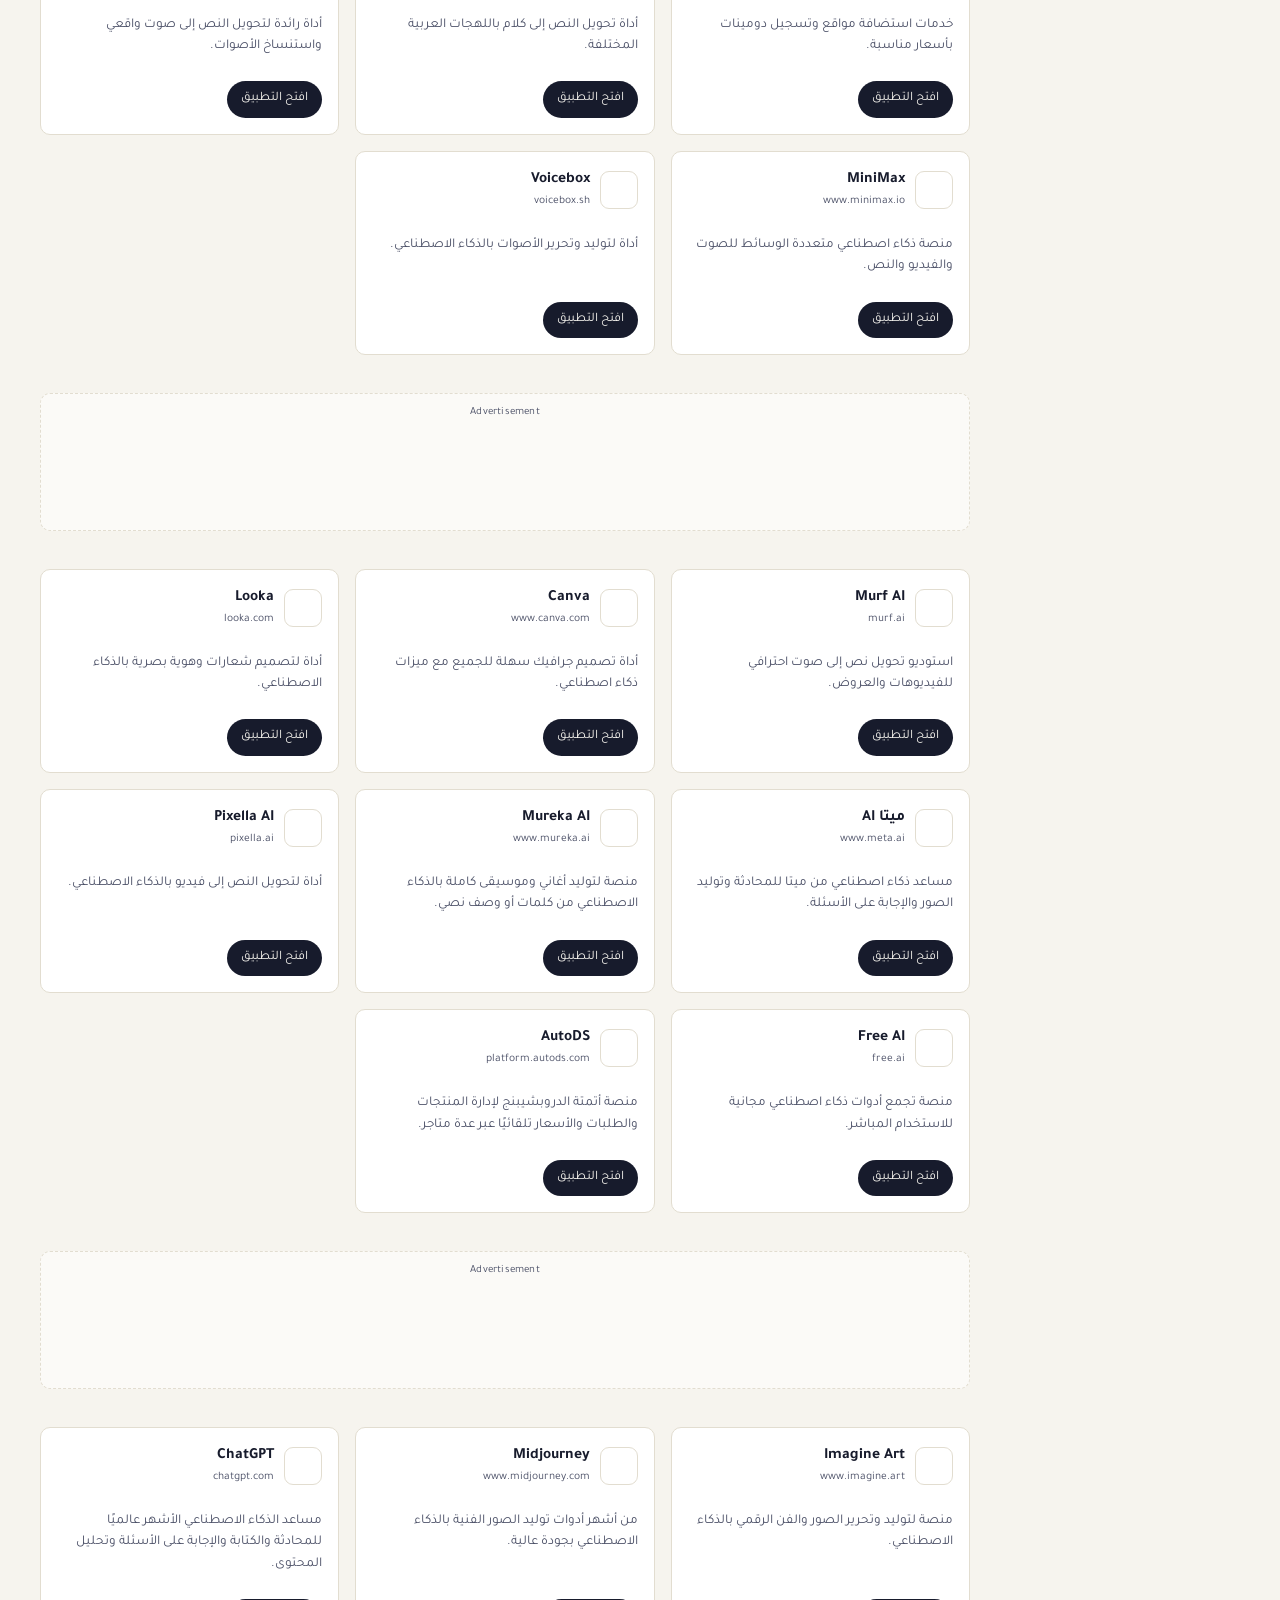
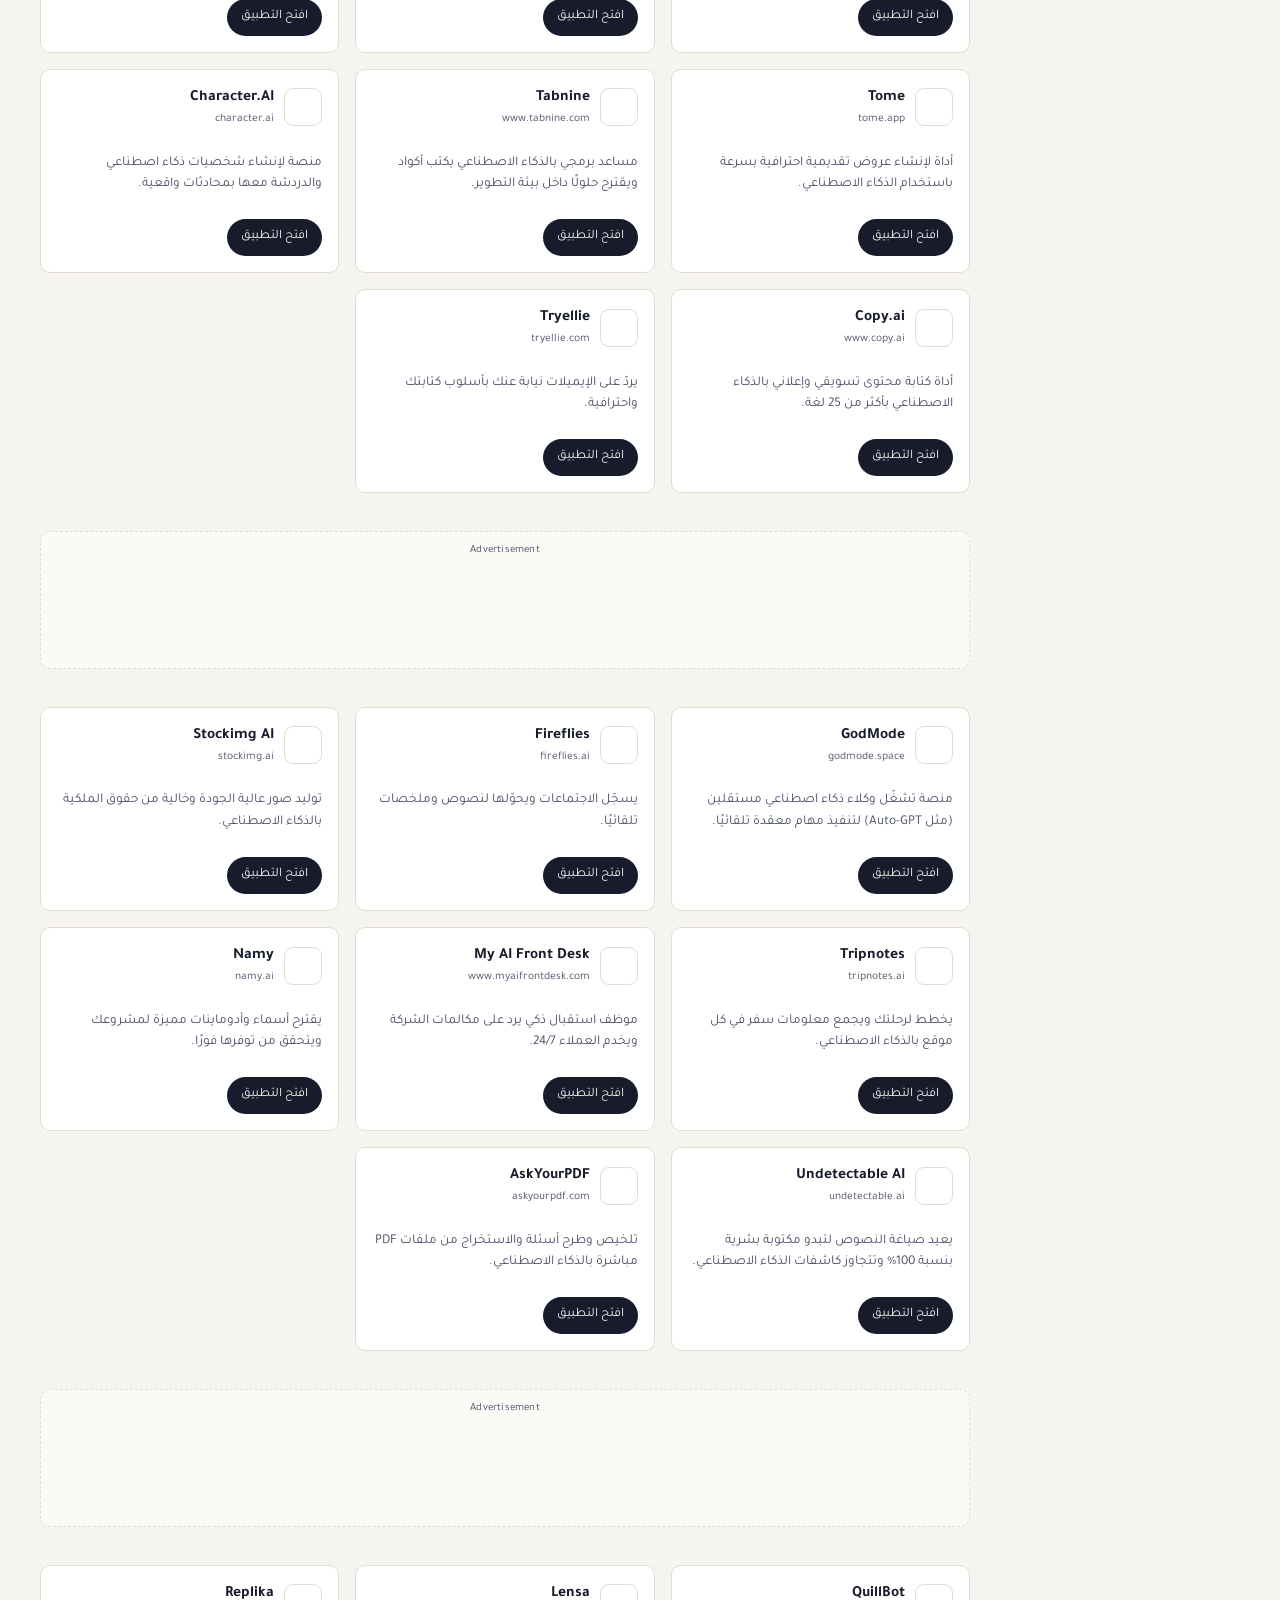
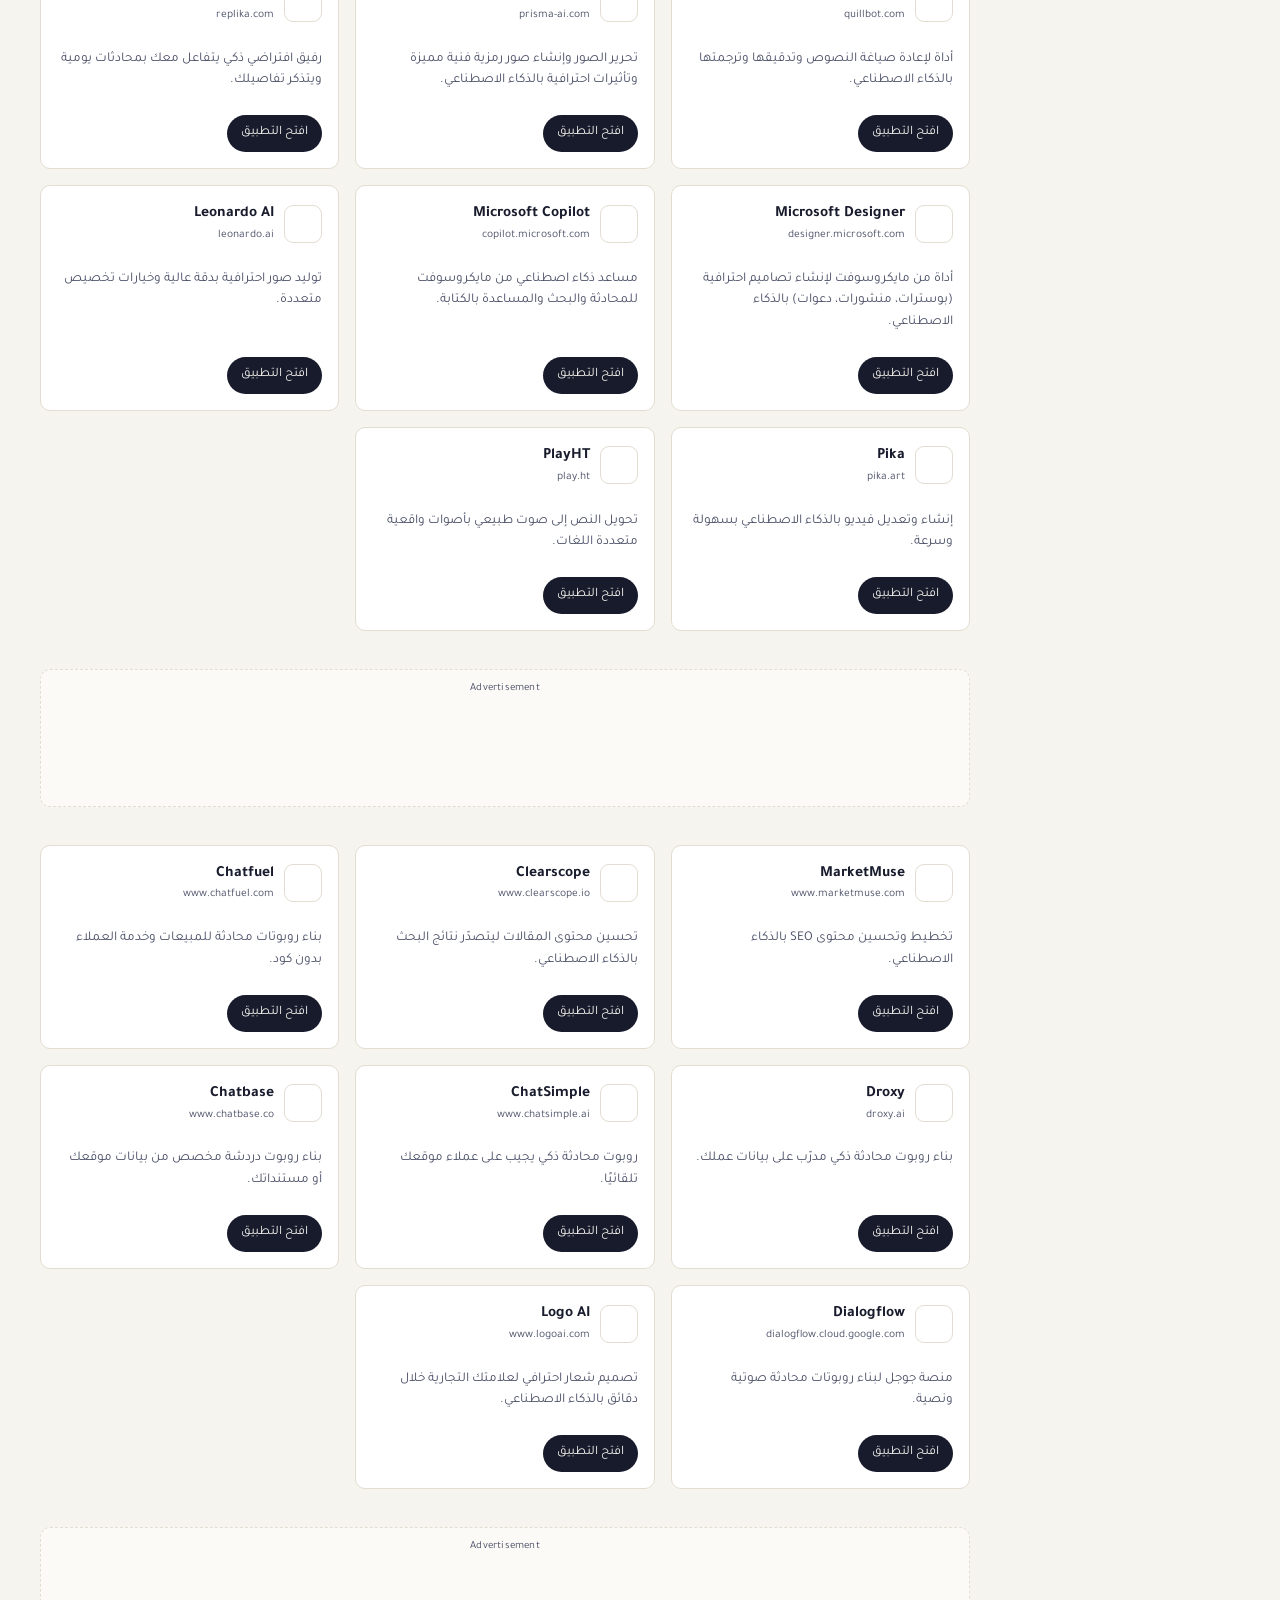
==== commit b33abbe5: "Add 8 more apps/resources: index.html" ====
--- a/index.html
+++ b/index.html
@@ -143,7 +143,7 @@
   </div>
 </footer>
 
-<script src="data.js?v=20260928b"></script>
-<script src="script.js?v=20260928b"></script>
+<script src="data.js?v=20260928c"></script>
+<script src="script.js?v=20260928c"></script>
 </body>
 </html>
